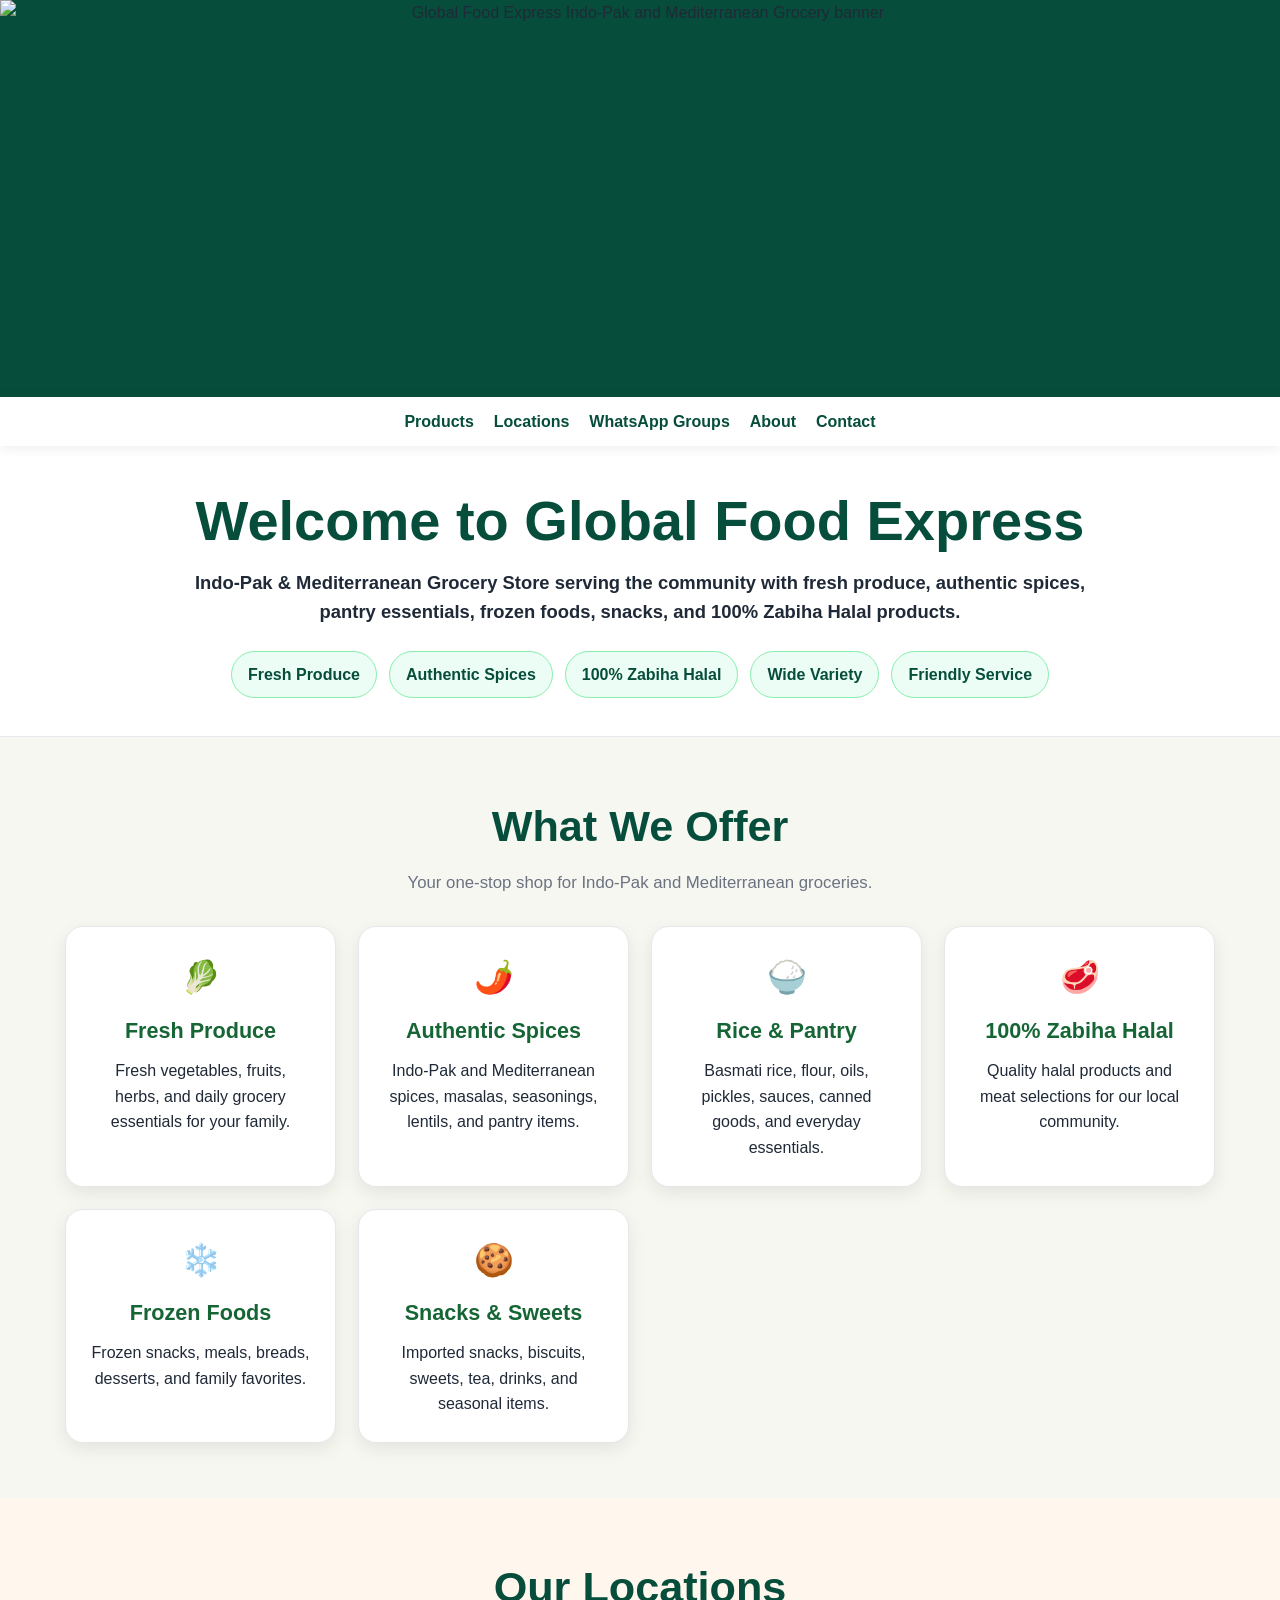
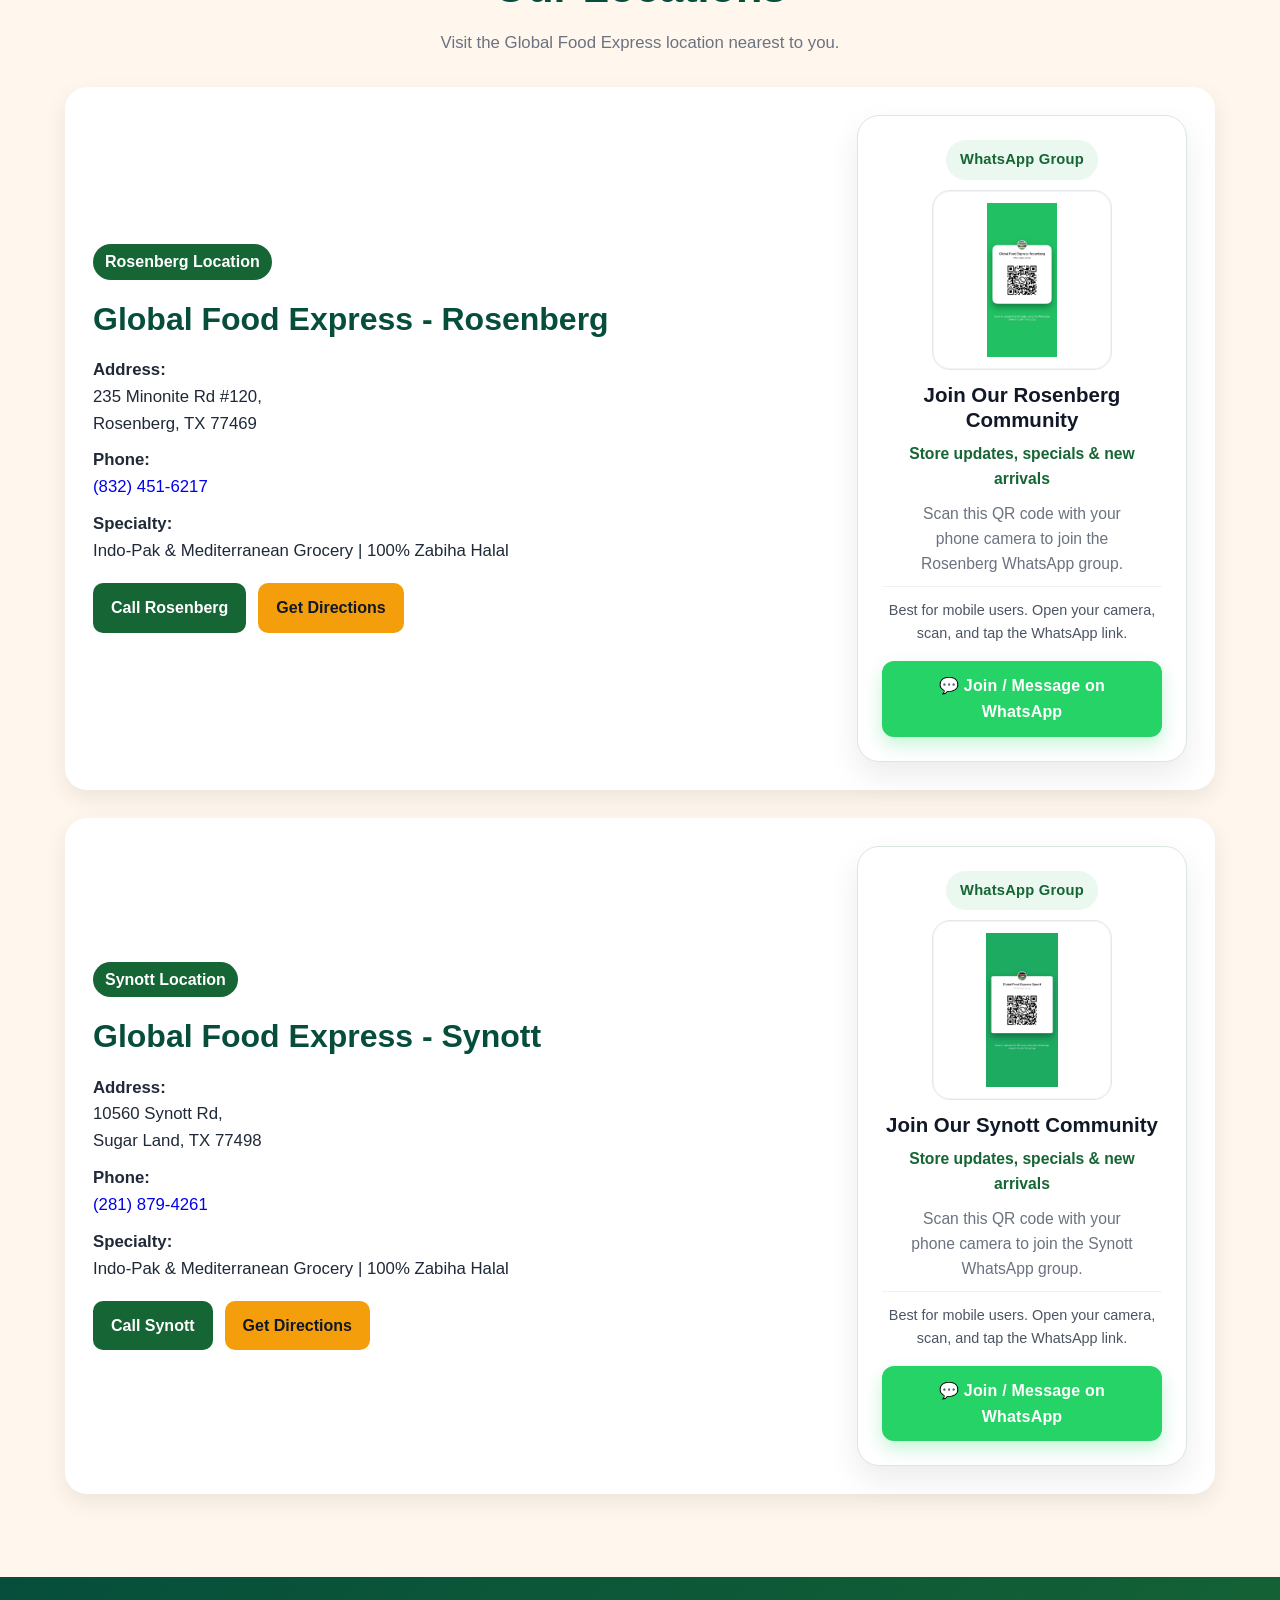
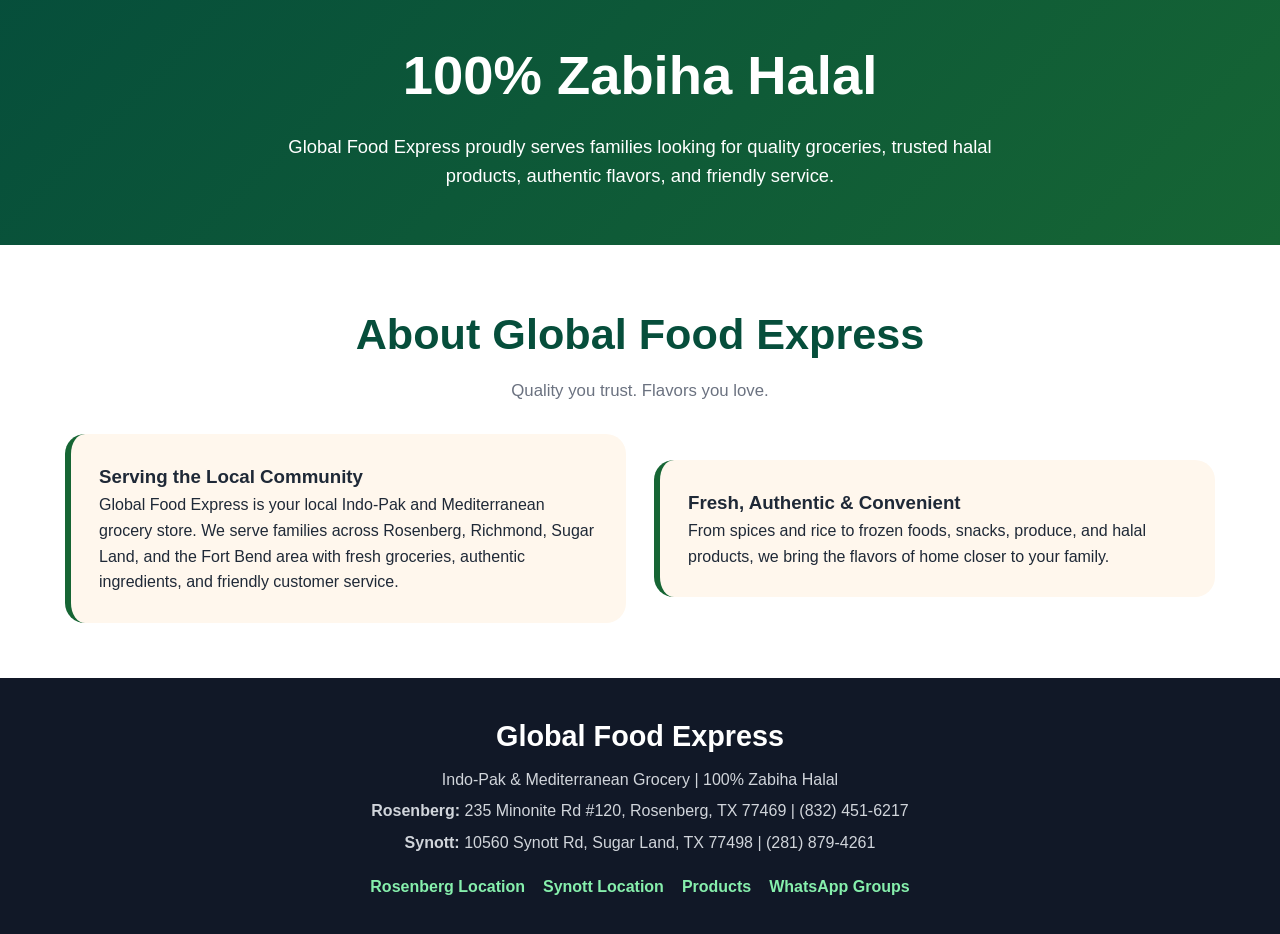
==== index.html @ 9400c331 "Update index.html" ====
<!DOCTYPE html>
<html lang="en">
<head>
  <meta charset="UTF-8" />
  <meta name="viewport" content="width=device-width, initial-scale=1.0" />
  <title>Global Food Express | Indo-Pak & Mediterranean Grocery</title>

  <meta name="description" content="Global Food Express offers Indo-Pak and Mediterranean groceries, fresh produce, authentic spices, frozen foods, snacks, and 100% Zabiha Halal products in Rosenberg and Synott/Sugar Land." />

  <style>
    :root {
      --green: #166534;
      --dark-green: #064e3b;
      --light-green: #22c55e;
      --cream: #fff7ed;
      --gold: #f59e0b;
      --brown: #3b2414;
      --white: #ffffff;
      --text: #1f2937;
      --muted: #6b7280;
    }

    * {
      box-sizing: border-box;
      margin: 0;
      padding: 0;
    }

    body {
      font-family: Arial, Helvetica, sans-serif;
      color: var(--text);
      background: #f7f7f2;
      line-height: 1.6;
    }

    a {
      text-decoration: none;
    }

    .hero {
      background: #064e3b;
      padding: 0;
      margin: 0;
      overflow: hidden;
      text-align: center;
    }

    .hero img {
      display: block;
      width: 100%;
      height: clamp(260px, 31vw, 430px);
      object-fit: cover;
      object-position: center center;
    }

    .hero-logo {
      max-width: 170px;
      width: 100%;
      margin-bottom: 20px;
      border-radius: 50%;
      border: 4px solid var(--white);
      background: var(--white);
    }

    .hero h1 {
      font-size: clamp(2rem, 5vw, 4rem);
      font-weight: 900;
      line-height: 1.1;
      margin-bottom: 16px;
      text-transform: none;
      letter-spacing: 0.5px;
      text-shadow: 0 4px 12px rgba(0,0,0,0.55);
    }

    .express {
      display: inline-block;
      background: linear-gradient(135deg, #22c55e, #15803d);
      color: var(--white);
      padding: 8px 18px;
      border-radius: 12px;
      box-shadow: 0 8px 20px rgba(0,0,0,0.25);
      margin-top: 8px;
    }

    .hero p {
      max-width: 850px;
      margin: 18px auto 0;
      font-size: 1.2rem;
      font-weight: 700;
      text-shadow: 0 3px 10px rgba(0,0,0,0.55);
    }

    .hero-badges {
      margin-top: 28px;
      display: flex;
      justify-content: center;
      flex-wrap: wrap;
      gap: 12px;
    }

    .badge {
      background: rgba(255,255,255,0.14);
      border: 1px solid rgba(255,255,255,0.35);
      padding: 10px 16px;
      border-radius: 999px;
      font-weight: 700;
    }


    .intro {
      background: var(--white);
      text-align: center;
      padding: 44px 20px 38px;
      border-bottom: 1px solid #e5e7eb;
    }

    .intro h1 {
      color: var(--dark-green);
      font-size: clamp(2rem, 5vw, 3.5rem);
      font-weight: 900;
      line-height: 1.1;
      margin-bottom: 16px;
    }

    .intro p {
      max-width: 900px;
      margin: 0 auto;
      font-size: 1.15rem;
      color: var(--text);
      font-weight: 600;
    }

    .intro-badges {
      margin-top: 24px;
      display: flex;
      justify-content: center;
      flex-wrap: wrap;
      gap: 12px;
    }

    .intro-badges .badge {
      background: #ecfdf5;
      color: var(--dark-green);
      border: 1px solid #86efac;
    }

    .nav {
      background: var(--white);
      box-shadow: 0 2px 12px rgba(0,0,0,0.08);
      position: sticky;
      top: 0;
      z-index: 10;
    }

    .nav-inner {
      max-width: 1150px;
      margin: auto;
      padding: 12px 20px;
      display: flex;
      justify-content: center;
      gap: 20px;
      flex-wrap: wrap;
      font-weight: 700;
    }

    .nav a {
      color: var(--dark-green);
    }

    section {
      padding: 55px 20px;
    }

    .container {
      max-width: 1150px;
      margin: auto;
    }

    .section-title {
      text-align: center;
      margin-bottom: 30px;
    }

    .section-title h2 {
      color: var(--dark-green);
      font-size: clamp(1.8rem, 4vw, 2.7rem);
      margin-bottom: 8px;
    }

    .section-title p {
      color: var(--muted);
      font-size: 1.05rem;
    }

    .grid {
      display: grid;
      grid-template-columns: repeat(auto-fit, minmax(240px, 1fr));
      gap: 22px;
    }

    .card {
      background: var(--white);
      border-radius: 18px;
      padding: 25px;
      box-shadow: 0 6px 18px rgba(0,0,0,0.08);
      border: 1px solid #e5e7eb;
    }

    .card h3 {
      color: var(--green);
      margin-bottom: 10px;
      font-size: 1.35rem;
    }

    .products .card {
      text-align: center;
    }

    .icon {
      font-size: 2rem;
      margin-bottom: 10px;
    }

    .locations {
      background: var(--cream);
    }

    .location-card {
      display: grid;
      grid-template-columns: 1.1fr 0.9fr;
      gap: 28px;
      align-items: center;
      margin-bottom: 28px;
      background: var(--white);
      border-radius: 22px;
      padding: 28px;
      box-shadow: 0 8px 22px rgba(0,0,0,0.08);
    }

    .location-card h3 {
      font-size: 2rem;
      color: var(--dark-green);
      margin-bottom: 12px;
    }

    .location-tag {
      display: inline-block;
      background: var(--green);
      color: white;
      padding: 5px 12px;
      border-radius: 999px;
      font-weight: 700;
      margin-bottom: 14px;
    }

    .info-line {
      margin: 10px 0;
      font-size: 1.05rem;
    }

    .buttons {
      display: flex;
      flex-wrap: wrap;
      gap: 12px;
      margin-top: 18px;
    }

    .btn {
      display: inline-block;
      padding: 12px 18px;
      border-radius: 10px;
      font-weight: 800;
      color: var(--white);
      background: var(--green);
      transition: 0.2s ease;
    }

    .btn:hover {
      transform: translateY(-2px);
      background: var(--dark-green);
    }

    .btn.gold {
      background: var(--gold);
      color: #111827;
    }

    .qr-box {
      background: #ffffff;
      border-radius: 22px;
      padding: 24px;
      border: 1px solid #dbe7dd;
      box-shadow: 0 14px 32px rgba(0,0,0,0.08);
      display: flex;
      flex-direction: column;
      align-items: center;
      justify-content: center;
      gap: 10px;
      text-align: center;
      max-width: 330px;
      width: 100%;
      margin-left: auto;
    }

    .qr-label {
      display: inline-flex;
      align-items: center;
      justify-content: center;
      padding: 8px 14px;
      border-radius: 999px;
      background: #eaf8ef;
      color: var(--green);
      font-weight: 800;
      font-size: 0.92rem;
      letter-spacing: 0.2px;
    }

    .qr-box img {
      width: 180px;
      height: 180px;
      object-fit: contain;
      background: #ffffff;
      padding: 12px;
      border-radius: 18px;
      border: 1px solid #e5e7eb;
      box-shadow: inset 0 0 0 1px #f3f4f6;
    }

    .qr-box h4 {
      color: #111827;
      font-size: 1.28rem;
      line-height: 1.25;
      margin: 2px 0 0;
    }

    .qr-subtitle {
      color: var(--green);
      font-weight: 700;
      font-size: 0.98rem;
      margin-top: -2px;
    }

    .qr-box p {
      color: var(--muted);
      font-size: 0.98rem;
      margin: 0;
      max-width: 240px;
    }

    .qr-note {
      width: 100%;
      border-top: 1px solid #eef2f3;
      padding-top: 12px;
      font-size: 0.9rem;
      color: #4b5563;
    }

    .whatsapp-btn {
      display: inline-flex;
      align-items: center;
      justify-content: center;
      gap: 8px;
      width: 100%;
      margin-top: 6px;
      padding: 12px 16px;
      border-radius: 12px;
      background: #25D366;
      color: #ffffff;
      font-weight: 900;
      letter-spacing: 0.2px;
      box-shadow: 0 8px 18px rgba(37, 211, 102, 0.25);
      transition: 0.2s ease;
    }

    .whatsapp-btn:hover {
      transform: translateY(-2px);
      background: #1fb858;
    }

    .about {
      background: var(--white);
    }

    .about-content {
      display: grid;
      grid-template-columns: 1fr 1fr;
      gap: 28px;
      align-items: center;
    }

    .about-box {
      background: var(--cream);
      border-radius: 20px;
      padding: 28px;
      border-left: 6px solid var(--green);
    }

    .special {
      background: linear-gradient(135deg, var(--dark-green), var(--green));
      color: white;
      text-align: center;
    }

    .special h2 {
      font-size: clamp(2rem, 5vw, 3.4rem);
      margin-bottom: 12px;
    }

    .special p {
      max-width: 780px;
      margin: auto;
      font-size: 1.15rem;
    }

    footer {
      background: #111827;
      color: white;
      padding: 35px 20px;
      text-align: center;
    }

    footer h3 {
      font-size: 1.8rem;
      margin-bottom: 8px;
    }

    footer p {
      color: #d1d5db;
      margin-bottom: 6px;
    }

    .footer-links {
      margin-top: 18px;
      display: flex;
      justify-content: center;
      gap: 18px;
      flex-wrap: wrap;
    }

    .footer-links a {
      color: #86efac;
      font-weight: 700;
    }

    @media (max-width: 800px) {
      .location-card,
      .about-content {
        grid-template-columns: 1fr;
      }

      .hero img {
        width: 100%;
        height: auto;
      }

      .intro {
        padding: 34px 16px 30px;
      }

      .buttons {
        flex-direction: column;
      }

      .btn {
        text-align: center;
      }

      .qr-box {
        max-width: 100%;
        margin-left: 0;
      }
    }
  </style>
</head>

<body>

  <header class="hero" id="home" aria-label="Global Food Express grocery banner">
    <img src="images/hero-grocery.png" alt="Global Food Express Indo-Pak and Mediterranean Grocery banner" />
  </header>

  <nav class="nav">
    <div class="nav-inner">
      <a href="#products">Products</a>
      <a href="#locations">Locations</a>
      <a href="#whatsapp">WhatsApp Groups</a>
      <a href="#about">About</a>
      <a href="#contact">Contact</a>
    </div>
  </nav>

  <section class="intro" id="intro">
    <div class="container">
      <h1>Welcome to Global Food Express</h1>

      <p>
        Indo-Pak & Mediterranean Grocery Store serving the community with fresh produce,
        authentic spices, pantry essentials, frozen foods, snacks, and
        <strong>100% Zabiha Halal</strong> products.
      </p>

      <div class="intro-badges">
        <span class="badge">Fresh Produce</span>
        <span class="badge">Authentic Spices</span>
        <span class="badge">100% Zabiha Halal</span>
        <span class="badge">Wide Variety</span>
        <span class="badge">Friendly Service</span>
      </div>
    </div>
  </section>

  <section class="products" id="products">
    <div class="container">
      <div class="section-title">
        <h2>What We Offer</h2>
        <p>Your one-stop shop for Indo-Pak and Mediterranean groceries.</p>
      </div>

      <div class="grid">
        <div class="card">
          <div class="icon">🥬</div>
          <h3>Fresh Produce</h3>
          <p>Fresh vegetables, fruits, herbs, and daily grocery essentials for your family.</p>
        </div>

        <div class="card">
          <div class="icon">🌶️</div>
          <h3>Authentic Spices</h3>
          <p>Indo-Pak and Mediterranean spices, masalas, seasonings, lentils, and pantry items.</p>
        </div>

        <div class="card">
          <div class="icon">🍚</div>
          <h3>Rice & Pantry</h3>
          <p>Basmati rice, flour, oils, pickles, sauces, canned goods, and everyday essentials.</p>
        </div>

        <div class="card">
          <div class="icon">🥩</div>
          <h3>100% Zabiha Halal</h3>
          <p>Quality halal products and meat selections for our local community.</p>
        </div>

        <div class="card">
          <div class="icon">❄️</div>
          <h3>Frozen Foods</h3>
          <p>Frozen snacks, meals, breads, desserts, and family favorites.</p>
        </div>

        <div class="card">
          <div class="icon">🍪</div>
          <h3>Snacks & Sweets</h3>
          <p>Imported snacks, biscuits, sweets, tea, drinks, and seasonal items.</p>
        </div>
      </div>
    </div>
  </section>

  <section class="locations" id="locations">
    <div class="container">
      <div class="section-title">
        <h2>Our Locations</h2>
        <p>Visit the Global Food Express location nearest to you.</p>
      </div>

      <!-- Rosenberg Location -->
      <div class="location-card" id="rosenberg">
        <div>
          <span class="location-tag">Rosenberg Location</span>
          <h3>Global Food Express - Rosenberg</h3>

          <p class="info-line">
            <strong>Address:</strong><br />
            235 Minonite Rd #120,<br />
            Rosenberg, TX 77469
          </p>

          <p class="info-line">
            <strong>Phone:</strong><br />
            <a href="tel:+18324516217">(832) 451-6217</a>
          </p>

          <p class="info-line">
            <strong>Specialty:</strong><br />
            Indo-Pak & Mediterranean Grocery | 100% Zabiha Halal
          </p>

          <div class="buttons">
            <a class="btn" href="tel:+18324516217">Call Rosenberg</a>
            <a class="btn gold" target="_blank" href="https://www.google.com/maps/place/Global+Food+Express+Rosenberg/@29.5418703,-95.7426286,17z/data=!3m1!4b1!4m6!3m5!1s0x86411d007a700e77:0x60e1be721e0ff645!8m2!3d29.5418703!4d-95.7426286!16s%2Fg%2F11mrvlcbfk?entry=ttu&g_ep=EgoyMDI2MDYyOS4wIKXMDSoASAFQAw%3D%3D">Get Directions</a>
          </div>
        </div>

        <div class="qr-box" id="whatsapp">
          <div class="qr-label">WhatsApp Group</div>
          <img src="images/rosenberg-qr.png.jpeg" alt="Global Food Express Rosenberg WhatsApp QR Code" />
          <h4>Join Our Rosenberg Community</h4>
          <div class="qr-subtitle">Store updates, specials & new arrivals</div>
          <p>Scan this QR code with your phone camera to join the Rosenberg WhatsApp group.</p>
          <div class="qr-note">Best for mobile users. Open your camera, scan, and tap the WhatsApp link.</div>
          <a class="whatsapp-btn" target="_blank" href="https://wa.me/18324516217?text=Assalamu%20Alaikum%2C%20I%20would%20like%20to%20join%20the%20Global%20Food%20Express%20Rosenberg%20WhatsApp%20group.">💬 Join / Message on WhatsApp</a>
        </div>
      </div>

      <!-- Synott Location -->
      <div class="location-card" id="synott">
        <div>
          <span class="location-tag">Synott Location</span>
          <h3>Global Food Express - Synott</h3>

          <p class="info-line">
            <strong>Address:</strong><br />
            10560 Synott Rd,<br />
            Sugar Land, TX 77498
          </p>

          <p class="info-line">
            <strong>Phone:</strong><br />
            <a href="tel:+12818794261">(281) 879-4261</a>
          </p>

          <p class="info-line">
            <strong>Specialty:</strong><br />
            Indo-Pak & Mediterranean Grocery | 100% Zabiha Halal
          </p>

          <div class="buttons">
            <a class="btn" href="tel:+12818794261">Call Synott</a>
            <a class="btn gold" target="_blank" href="https://www.google.com/maps/search/?api=1&query=10560+Synott+Rd+Sugar+Land+TX+77498">Get Directions</a>
          </div>
        </div>

        <div class="qr-box">
          <div class="qr-label">WhatsApp Group</div>
          <img src="images/synott-qr.png.jpeg" alt="Global Food Express Synott WhatsApp QR Code" />
          <h4>Join Our Synott Community</h4>
          <div class="qr-subtitle">Store updates, specials & new arrivals</div>
          <p>Scan this QR code with your phone camera to join the Synott WhatsApp group.</p>
          <div class="qr-note">Best for mobile users. Open your camera, scan, and tap the WhatsApp link.</div>
          <a class="whatsapp-btn" target="_blank" href="https://wa.me/12818794261?text=Assalamu%20Alaikum%2C%20I%20would%20like%20to%20join%20the%20Global%20Food%20Express%20Synott%20WhatsApp%20group.">💬 Join / Message on WhatsApp</a>
        </div>
      </div>

    </div>
  </section>

  <section class="special">
    <div class="container">
      <h2>100% Zabiha Halal</h2>
      <p>
        Global Food Express proudly serves families looking for quality groceries,
        trusted halal products, authentic flavors, and friendly service.
      </p>
    </div>
  </section>

  <section class="about" id="about">
    <div class="container">
      <div class="section-title">
        <h2>About Global Food Express</h2>
        <p>Quality you trust. Flavors you love.</p>
      </div>

      <div class="about-content">
        <div class="about-box">
          <h3>Serving the Local Community</h3>
          <p>
            Global Food Express is your local Indo-Pak and Mediterranean grocery store.
            We serve families across Rosenberg, Richmond, Sugar Land, and the Fort Bend area
            with fresh groceries, authentic ingredients, and friendly customer service.
          </p>
        </div>

        <div class="about-box">
          <h3>Fresh, Authentic & Convenient</h3>
          <p>
            From spices and rice to frozen foods, snacks, produce, and halal products,
            we bring the flavors of home closer to your family.
          </p>
        </div>
      </div>
    </div>
  </section>

  <footer id="contact">
    <h3>Global Food Express</h3>
    <p>Indo-Pak & Mediterranean Grocery | 100% Zabiha Halal</p>

    <p><strong>Rosenberg:</strong> 235 Minonite Rd #120, Rosenberg, TX 77469 | (832) 451-6217</p>
    <p><strong>Synott:</strong> 10560 Synott Rd, Sugar Land, TX 77498 | (281) 879-4261</p>

    <div class="footer-links">
      <a href="#rosenberg">Rosenberg Location</a>
      <a href="#synott">Synott Location</a>
      <a href="#products">Products</a>
      <a href="#whatsapp">WhatsApp Groups</a>
    </div>
  </footer>

</body>
</html>
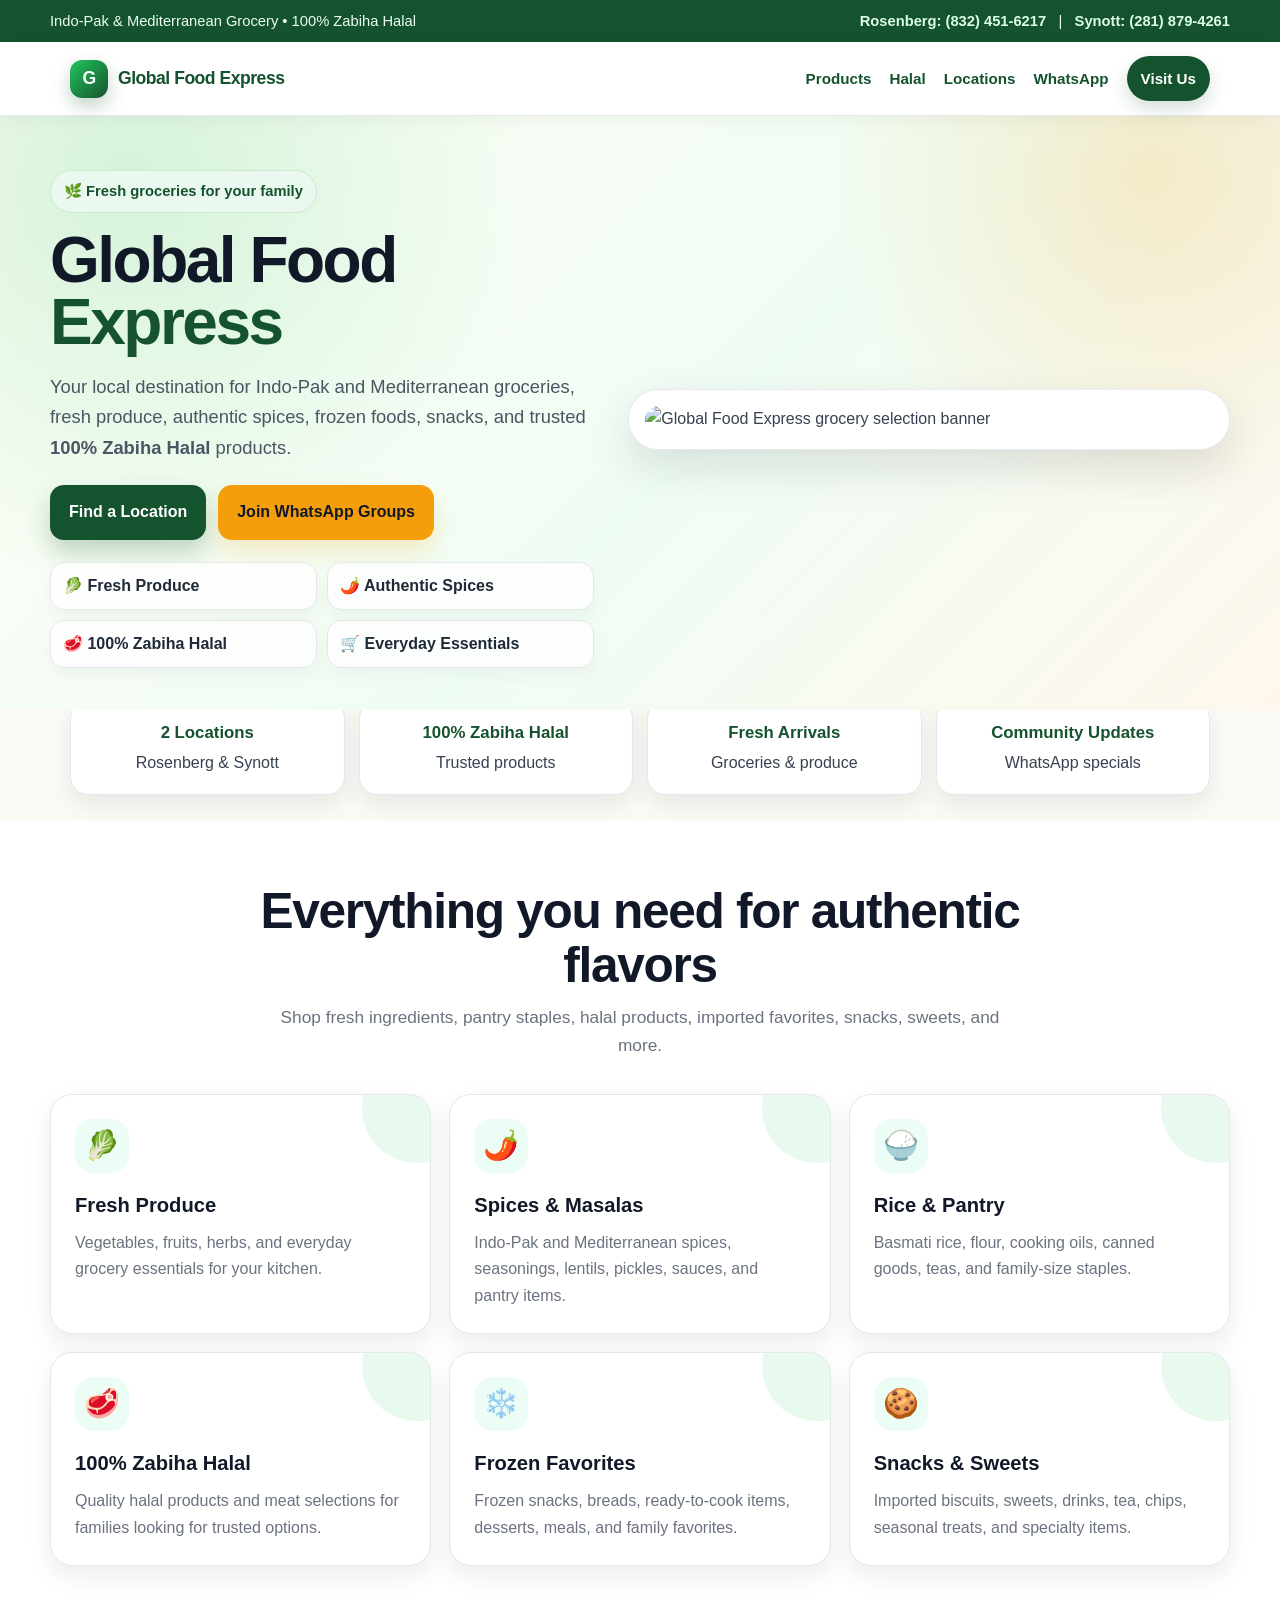
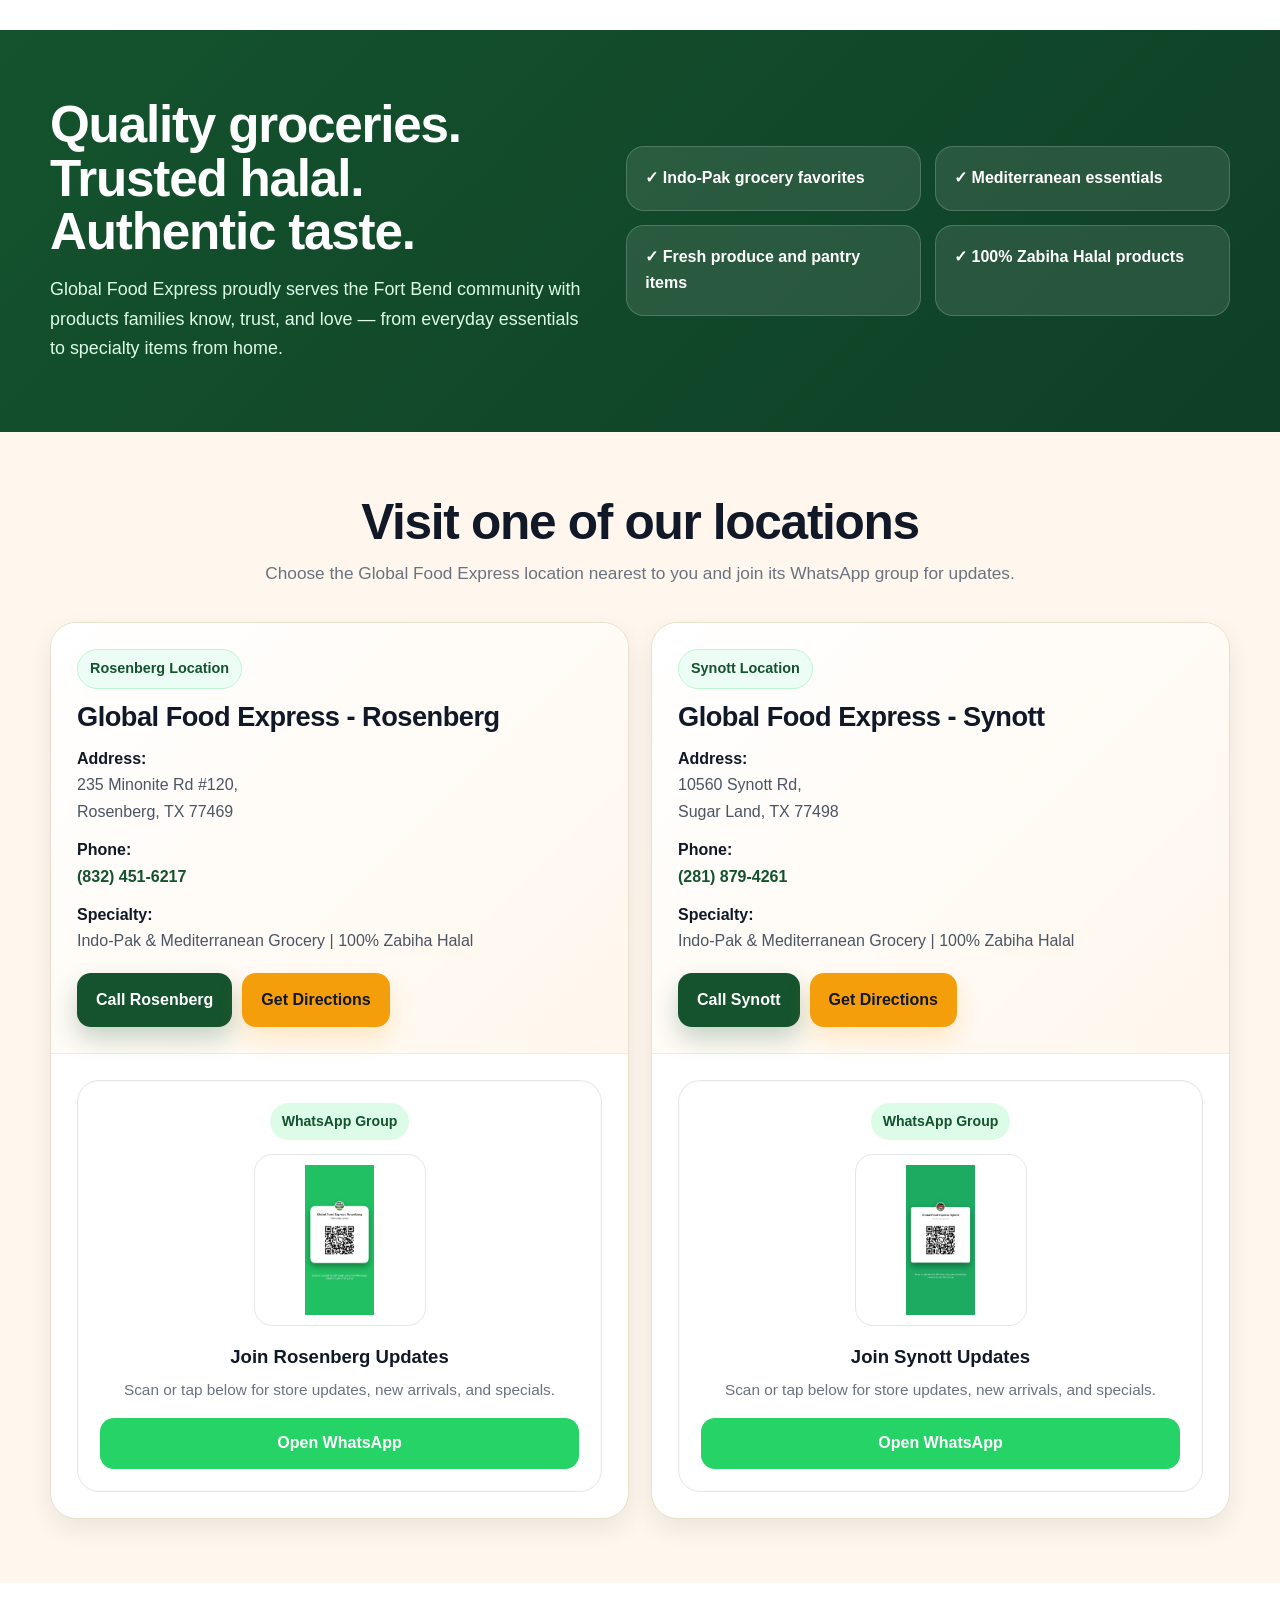
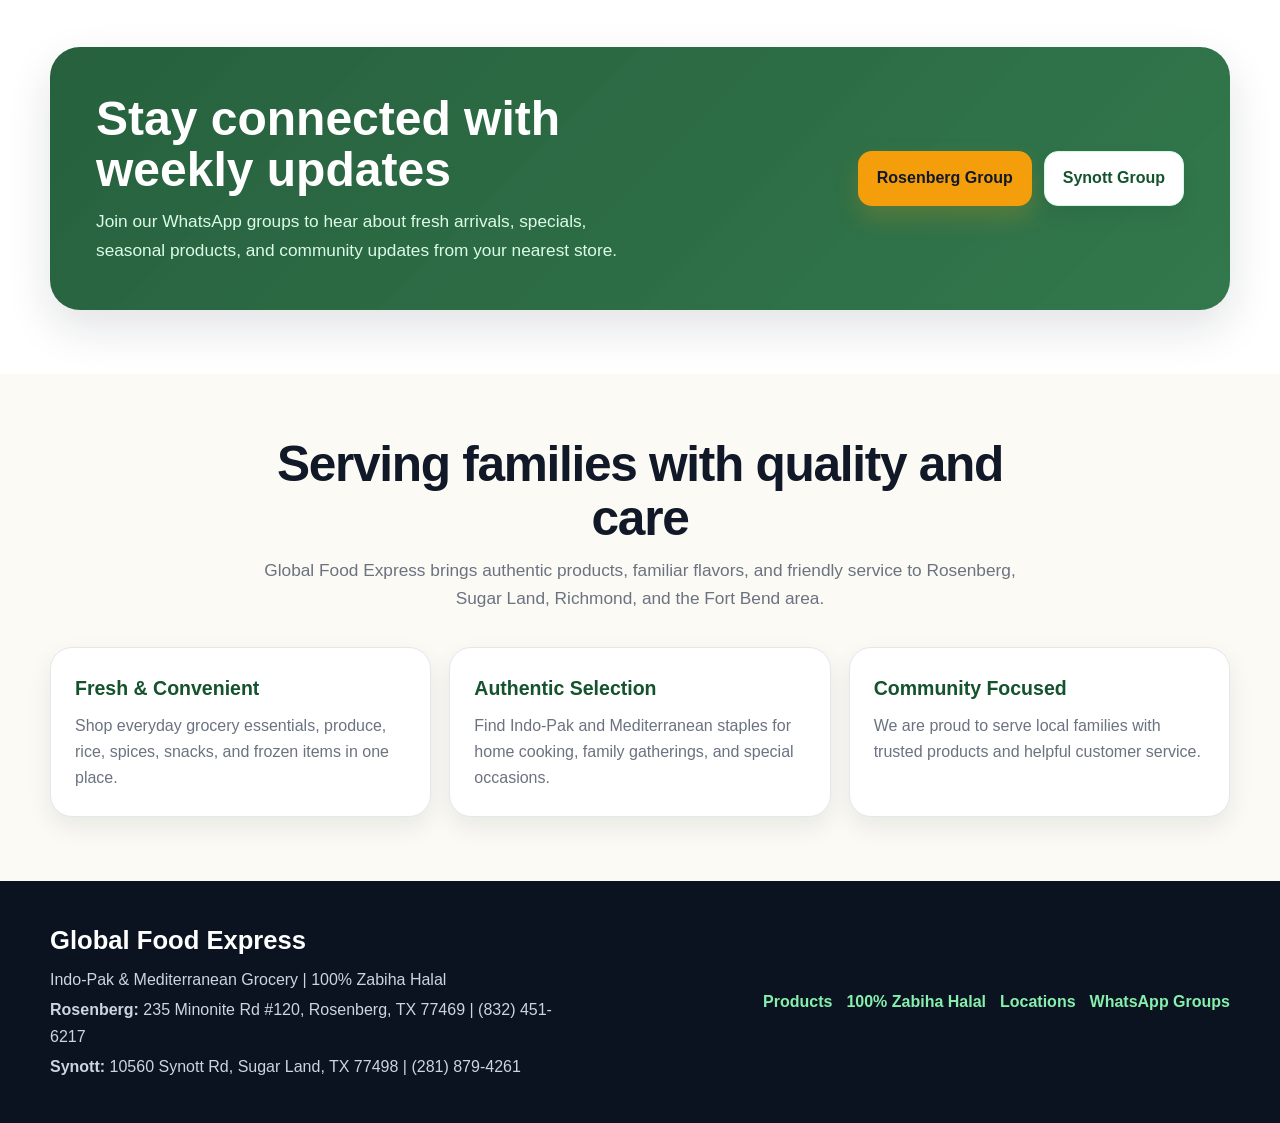
==== commit 2dedbd34: "Update index.html" ====
--- a/index.html
+++ b/index.html
@@ -4,698 +4,854 @@
   <meta charset="UTF-8" />
   <meta name="viewport" content="width=device-width, initial-scale=1.0" />
   <title>Global Food Express | Indo-Pak & Mediterranean Grocery</title>
-
   <meta name="description" content="Global Food Express offers Indo-Pak and Mediterranean groceries, fresh produce, authentic spices, frozen foods, snacks, and 100% Zabiha Halal products in Rosenberg and Synott/Sugar Land." />
 
   <style>
     :root {
-      --green: #166534;
-      --dark-green: #064e3b;
-      --light-green: #22c55e;
+      --green: #14532d;
+      --green-2: #166534;
+      --green-3: #22c55e;
       --cream: #fff7ed;
+      --cream-2: #fef3c7;
       --gold: #f59e0b;
-      --brown: #3b2414;
+      --gold-2: #fbbf24;
+      --ink: #111827;
+      --text: #374151;
+      --muted: #6b7280;
+      --line: #e5e7eb;
       --white: #ffffff;
-      --text: #1f2937;
-      --muted: #6b7280;
-    }
-
-    * {
-      box-sizing: border-box;
-      margin: 0;
-      padding: 0;
-    }
+      --shadow: 0 18px 45px rgba(17, 24, 39, 0.12);
+      --soft-shadow: 0 10px 24px rgba(17, 24, 39, 0.08);
+      --radius: 24px;
+    }
+
+    * { box-sizing: border-box; margin: 0; padding: 0; }
+
+    html { scroll-behavior: smooth; }
 
     body {
       font-family: Arial, Helvetica, sans-serif;
       color: var(--text);
-      background: #f7f7f2;
-      line-height: 1.6;
-    }
-
-    a {
-      text-decoration: none;
-    }
-
-    .hero {
-      background: #064e3b;
-      padding: 0;
-      margin: 0;
-      overflow: hidden;
-      text-align: center;
-    }
-
-    .hero img {
-      display: block;
-      width: 100%;
-      height: clamp(260px, 31vw, 430px);
-      object-fit: cover;
-      object-position: center center;
-    }
-
-    .hero-logo {
-      max-width: 170px;
-      width: 100%;
-      margin-bottom: 20px;
-      border-radius: 50%;
-      border: 4px solid var(--white);
-      background: var(--white);
-    }
-
-    .hero h1 {
-      font-size: clamp(2rem, 5vw, 4rem);
-      font-weight: 900;
-      line-height: 1.1;
-      margin-bottom: 16px;
-      text-transform: none;
-      letter-spacing: 0.5px;
-      text-shadow: 0 4px 12px rgba(0,0,0,0.55);
-    }
-
-    .express {
-      display: inline-block;
-      background: linear-gradient(135deg, #22c55e, #15803d);
-      color: var(--white);
-      padding: 8px 18px;
-      border-radius: 12px;
-      box-shadow: 0 8px 20px rgba(0,0,0,0.25);
-      margin-top: 8px;
-    }
-
-    .hero p {
-      max-width: 850px;
-      margin: 18px auto 0;
-      font-size: 1.2rem;
-      font-weight: 700;
-      text-shadow: 0 3px 10px rgba(0,0,0,0.55);
-    }
-
-    .hero-badges {
-      margin-top: 28px;
+      background: #fbfaf5;
+      line-height: 1.65;
+    }
+
+    a { color: inherit; text-decoration: none; }
+
+    .site-shell { overflow: hidden; }
+
+    .topbar {
+      background: var(--green);
+      color: #ecfdf5;
+      font-size: 0.92rem;
+      padding: 9px 20px;
+    }
+
+    .topbar-inner {
+      max-width: 1180px;
+      margin: 0 auto;
       display: flex;
-      justify-content: center;
+      justify-content: space-between;
+      align-items: center;
+      gap: 16px;
       flex-wrap: wrap;
-      gap: 12px;
-    }
-
-    .badge {
-      background: rgba(255,255,255,0.14);
-      border: 1px solid rgba(255,255,255,0.35);
-      padding: 10px 16px;
-      border-radius: 999px;
-      font-weight: 700;
-    }
-
-
-    .intro {
-      background: var(--white);
-      text-align: center;
-      padding: 44px 20px 38px;
-      border-bottom: 1px solid #e5e7eb;
-    }
-
-    .intro h1 {
-      color: var(--dark-green);
-      font-size: clamp(2rem, 5vw, 3.5rem);
-      font-weight: 900;
-      line-height: 1.1;
-      margin-bottom: 16px;
-    }
-
-    .intro p {
-      max-width: 900px;
-      margin: 0 auto;
-      font-size: 1.15rem;
-      color: var(--text);
-      font-weight: 600;
-    }
-
-    .intro-badges {
-      margin-top: 24px;
-      display: flex;
-      justify-content: center;
-      flex-wrap: wrap;
-      gap: 12px;
-    }
-
-    .intro-badges .badge {
-      background: #ecfdf5;
-      color: var(--dark-green);
-      border: 1px solid #86efac;
-    }
+    }
+
+    .topbar a { color: #dcfce7; font-weight: 700; }
 
     .nav {
-      background: var(--white);
-      box-shadow: 0 2px 12px rgba(0,0,0,0.08);
       position: sticky;
       top: 0;
-      z-index: 10;
+      z-index: 20;
+      background: rgba(255,255,255,0.96);
+      backdrop-filter: blur(10px);
+      border-bottom: 1px solid rgba(229,231,235,0.9);
+      box-shadow: 0 6px 18px rgba(17,24,39,0.04);
     }
 
     .nav-inner {
-      max-width: 1150px;
-      margin: auto;
-      padding: 12px 20px;
+      max-width: 1180px;
+      margin: 0 auto;
+      padding: 14px 20px;
       display: flex;
+      justify-content: space-between;
+      align-items: center;
+      gap: 22px;
+    }
+
+    .brand {
+      display: flex;
+      align-items: center;
+      gap: 10px;
+      font-weight: 900;
+      color: var(--green);
+      letter-spacing: -0.5px;
+      font-size: 1.1rem;
+      white-space: nowrap;
+    }
+
+    .brand-mark {
+      width: 38px;
+      height: 38px;
+      border-radius: 12px;
+      background: linear-gradient(135deg, var(--green-3), var(--green));
+      display: grid;
+      place-items: center;
+      color: white;
+      font-weight: 900;
+      box-shadow: 0 8px 18px rgba(20,83,45,0.25);
+    }
+
+    .nav-links {
+      display: flex;
+      align-items: center;
+      justify-content: flex-end;
+      gap: 18px;
+      flex-wrap: wrap;
+      font-weight: 800;
+      font-size: 0.95rem;
+    }
+
+    .nav-links a { color: var(--green); }
+
+    .nav-cta {
+      background: var(--green);
+      color: white !important;
+      padding: 10px 14px;
+      border-radius: 999px;
+      box-shadow: 0 8px 18px rgba(20,83,45,0.18);
+    }
+
+    .hero {
+      position: relative;
+      padding: 54px 20px 42px;
+      background:
+        radial-gradient(circle at 10% 10%, rgba(34,197,94,0.18), transparent 32%),
+        radial-gradient(circle at 90% 10%, rgba(245,158,11,0.18), transparent 26%),
+        linear-gradient(135deg, #fffdf5 0%, #f0fdf4 55%, #fff7ed 100%);
+    }
+
+    .hero-inner {
+      max-width: 1180px;
+      margin: 0 auto;
+      display: grid;
+      grid-template-columns: 0.95fr 1.05fr;
+      align-items: center;
+      gap: 34px;
+    }
+
+    .eyebrow {
+      display: inline-flex;
+      align-items: center;
+      gap: 8px;
+      background: #eaf8ef;
+      color: var(--green);
+      border: 1px solid #c9ead2;
+      border-radius: 999px;
+      padding: 8px 13px;
+      font-size: 0.92rem;
+      font-weight: 900;
+      margin-bottom: 16px;
+    }
+
+    .hero h1 {
+      color: var(--ink);
+      font-size: clamp(2.55rem, 5vw, 5rem);
+      line-height: 0.98;
+      letter-spacing: -2.5px;
+      margin-bottom: 18px;
+    }
+
+    .hero h1 span {
+      color: var(--green);
+      display: inline-block;
+    }
+
+    .hero-copy {
+      font-size: 1.15rem;
+      color: #4b5563;
+      max-width: 600px;
+      margin-bottom: 22px;
+    }
+
+    .hero-actions {
+      display: flex;
+      gap: 12px;
+      flex-wrap: wrap;
+      margin-bottom: 22px;
+    }
+
+    .btn {
+      display: inline-flex;
+      align-items: center;
       justify-content: center;
-      gap: 20px;
-      flex-wrap: wrap;
-      font-weight: 700;
-    }
-
-    .nav a {
-      color: var(--dark-green);
-    }
-
-    section {
-      padding: 55px 20px;
-    }
-
-    .container {
-      max-width: 1150px;
-      margin: auto;
-    }
-
-    .section-title {
-      text-align: center;
-      margin-bottom: 30px;
-    }
-
-    .section-title h2 {
-      color: var(--dark-green);
-      font-size: clamp(1.8rem, 4vw, 2.7rem);
-      margin-bottom: 8px;
-    }
-
-    .section-title p {
-      color: var(--muted);
-      font-size: 1.05rem;
-    }
-
-    .grid {
-      display: grid;
-      grid-template-columns: repeat(auto-fit, minmax(240px, 1fr));
-      gap: 22px;
-    }
-
-    .card {
-      background: var(--white);
-      border-radius: 18px;
-      padding: 25px;
-      box-shadow: 0 6px 18px rgba(0,0,0,0.08);
-      border: 1px solid #e5e7eb;
-    }
-
-    .card h3 {
-      color: var(--green);
-      margin-bottom: 10px;
-      font-size: 1.35rem;
-    }
-
-    .products .card {
-      text-align: center;
-    }
-
-    .icon {
-      font-size: 2rem;
-      margin-bottom: 10px;
-    }
-
-    .locations {
-      background: var(--cream);
-    }
-
-    .location-card {
-      display: grid;
-      grid-template-columns: 1.1fr 0.9fr;
-      gap: 28px;
-      align-items: center;
-      margin-bottom: 28px;
-      background: var(--white);
-      border-radius: 22px;
-      padding: 28px;
-      box-shadow: 0 8px 22px rgba(0,0,0,0.08);
-    }
-
-    .location-card h3 {
-      font-size: 2rem;
-      color: var(--dark-green);
-      margin-bottom: 12px;
-    }
-
-    .location-tag {
-      display: inline-block;
+      gap: 8px;
+      padding: 13px 18px;
+      border-radius: 14px;
+      font-weight: 900;
+      border: 1px solid transparent;
+      transition: transform 0.15s ease, box-shadow 0.15s ease, background 0.15s ease;
+      cursor: pointer;
+    }
+
+    .btn:hover { transform: translateY(-2px); }
+
+    .btn.primary {
       background: var(--green);
       color: white;
-      padding: 5px 12px;
-      border-radius: 999px;
-      font-weight: 700;
-      margin-bottom: 14px;
-    }
-
-    .info-line {
-      margin: 10px 0;
-      font-size: 1.05rem;
-    }
-
-    .buttons {
-      display: flex;
-      flex-wrap: wrap;
-      gap: 12px;
-      margin-top: 18px;
-    }
-
-    .btn {
-      display: inline-block;
-      padding: 12px 18px;
-      border-radius: 10px;
-      font-weight: 800;
-      color: var(--white);
-      background: var(--green);
-      transition: 0.2s ease;
-    }
-
-    .btn:hover {
-      transform: translateY(-2px);
-      background: var(--dark-green);
+      box-shadow: 0 12px 24px rgba(20,83,45,0.24);
     }
 
     .btn.gold {
       background: var(--gold);
       color: #111827;
-    }
-
-    .qr-box {
+      box-shadow: 0 12px 24px rgba(245,158,11,0.2);
+    }
+
+    .btn.light {
+      background: white;
+      color: var(--green);
+      border-color: #d1fae5;
+      box-shadow: 0 10px 20px rgba(17,24,39,0.06);
+    }
+
+    .hero-points {
+      display: grid;
+      grid-template-columns: repeat(2, minmax(0, 1fr));
+      gap: 10px;
+      max-width: 600px;
+    }
+
+    .point {
+      background: rgba(255,255,255,0.8);
+      border: 1px solid #e5e7eb;
+      border-radius: 14px;
+      padding: 10px 12px;
+      color: #1f2937;
+      font-weight: 800;
+      box-shadow: 0 8px 18px rgba(17,24,39,0.04);
+    }
+
+    .hero-visual {
+      position: relative;
+      background: white;
+      border: 1px solid rgba(229,231,235,0.9);
+      border-radius: 30px;
+      padding: 16px;
+      box-shadow: var(--shadow);
+    }
+
+    .hero-visual::before {
+      content: "";
+      position: absolute;
+      inset: -12px;
+      border-radius: 36px;
+      background: linear-gradient(135deg, rgba(34,197,94,0.16), rgba(245,158,11,0.14));
+      z-index: -1;
+    }
+
+    .hero-visual img {
+      width: 100%;
+      height: auto;
+      display: block;
+      border-radius: 22px;
+    }
+
+    .trust-row {
+      max-width: 1180px;
+      margin: -10px auto 0;
+      padding: 0 20px 26px;
+      display: grid;
+      grid-template-columns: repeat(4, 1fr);
+      gap: 14px;
+    }
+
+    .trust-card {
+      background: white;
+      border: 1px solid var(--line);
+      border-radius: 18px;
+      padding: 18px;
+      box-shadow: var(--soft-shadow);
+      text-align: center;
+    }
+
+    .trust-card strong {
+      display: block;
+      color: var(--green);
+      font-size: 1.05rem;
+      margin-bottom: 3px;
+    }
+
+    section { padding: 64px 20px; }
+
+    .container { max-width: 1180px; margin: 0 auto; }
+
+    .section-head {
+      text-align: center;
+      max-width: 760px;
+      margin: 0 auto 34px;
+    }
+
+    .section-head h2 {
+      color: var(--ink);
+      font-size: clamp(2rem, 4vw, 3.1rem);
+      line-height: 1.08;
+      letter-spacing: -1.3px;
+      margin-bottom: 10px;
+    }
+
+    .section-head p { color: var(--muted); font-size: 1.08rem; }
+
+    .categories {
+      background: white;
+    }
+
+    .category-grid {
+      display: grid;
+      grid-template-columns: repeat(3, 1fr);
+      gap: 18px;
+    }
+
+    .category-card {
       background: #ffffff;
+      border: 1px solid #e5e7eb;
       border-radius: 22px;
       padding: 24px;
-      border: 1px solid #dbe7dd;
-      box-shadow: 0 14px 32px rgba(0,0,0,0.08);
+      box-shadow: var(--soft-shadow);
+      position: relative;
+      overflow: hidden;
+      min-height: 188px;
+    }
+
+    .category-card::after {
+      content: "";
+      position: absolute;
+      right: -42px;
+      top: -42px;
+      width: 110px;
+      height: 110px;
+      border-radius: 999px;
+      background: rgba(34,197,94,0.1);
+    }
+
+    .category-icon {
+      width: 54px;
+      height: 54px;
+      display: grid;
+      place-items: center;
+      border-radius: 18px;
+      background: #ecfdf5;
+      color: var(--green);
+      font-size: 1.8rem;
+      margin-bottom: 16px;
+    }
+
+    .category-card h3 {
+      color: var(--ink);
+      font-size: 1.26rem;
+      margin-bottom: 8px;
+    }
+
+    .category-card p { color: var(--muted); }
+
+    .highlight {
+      background: linear-gradient(135deg, var(--green), #0f3f27);
+      color: white;
+      padding: 68px 20px;
+    }
+
+    .highlight-inner {
+      max-width: 1180px;
+      margin: 0 auto;
+      display: grid;
+      grid-template-columns: 0.95fr 1.05fr;
+      gap: 30px;
+      align-items: center;
+    }
+
+    .highlight h2 {
+      color: white;
+      font-size: clamp(2.2rem, 4vw, 3.4rem);
+      line-height: 1.05;
+      letter-spacing: -1.2px;
+      margin-bottom: 16px;
+    }
+
+    .highlight p { color: #dcfce7; font-size: 1.12rem; }
+
+    .highlight-list {
+      display: grid;
+      grid-template-columns: repeat(2, 1fr);
+      gap: 14px;
+    }
+
+    .highlight-item {
+      background: rgba(255,255,255,0.1);
+      border: 1px solid rgba(255,255,255,0.18);
+      border-radius: 18px;
+      padding: 18px;
+      font-weight: 800;
+    }
+
+    .locations { background: var(--cream); }
+
+    .location-grid {
+      display: grid;
+      grid-template-columns: repeat(2, 1fr);
+      gap: 22px;
+    }
+
+    .location-card {
+      background: white;
+      border: 1px solid #eadfce;
+      border-radius: 26px;
+      box-shadow: var(--soft-shadow);
+      overflow: hidden;
+    }
+
+    .location-top {
+      padding: 26px;
+      border-bottom: 1px solid #f3eadb;
+      background: linear-gradient(135deg, #ffffff, #fff7ed);
+    }
+
+    .location-badge {
+      display: inline-flex;
+      background: #ecfdf5;
+      color: var(--green);
+      border: 1px solid #bbf7d0;
+      padding: 7px 12px;
+      border-radius: 999px;
+      font-weight: 900;
+      font-size: 0.9rem;
+      margin-bottom: 12px;
+    }
+
+    .location-card h3 {
+      color: var(--ink);
+      font-size: 1.7rem;
+      line-height: 1.15;
+      margin-bottom: 14px;
+      letter-spacing: -0.5px;
+    }
+
+    .info { margin: 12px 0; color: #4b5563; }
+    .info strong { color: var(--ink); }
+    .info a { color: var(--green); font-weight: 900; }
+
+    .location-actions {
       display: flex;
-      flex-direction: column;
-      align-items: center;
-      justify-content: center;
       gap: 10px;
+      flex-wrap: wrap;
+      margin-top: 18px;
+    }
+
+    .qr-card {
+      margin: 26px;
+      padding: 22px;
+      background: #ffffff;
+      border: 1px solid #e5e7eb;
+      border-radius: 22px;
       text-align: center;
-      max-width: 330px;
-      width: 100%;
-      margin-left: auto;
+      box-shadow: inset 0 0 0 1px #f9fafb;
     }
 
     .qr-label {
       display: inline-flex;
       align-items: center;
       justify-content: center;
-      padding: 8px 14px;
+      background: #dcfce7;
+      color: var(--green);
+      padding: 7px 12px;
       border-radius: 999px;
-      background: #eaf8ef;
-      color: var(--green);
-      font-weight: 800;
-      font-size: 0.92rem;
-      letter-spacing: 0.2px;
-    }
-
-    .qr-box img {
-      width: 180px;
-      height: 180px;
+      font-weight: 900;
+      font-size: 0.88rem;
+      margin-bottom: 14px;
+    }
+
+    .qr-card img {
+      width: 172px;
+      height: 172px;
       object-fit: contain;
-      background: #ffffff;
-      padding: 12px;
+      display: block;
+      margin: 0 auto 16px;
+      background: white;
       border-radius: 18px;
       border: 1px solid #e5e7eb;
-      box-shadow: inset 0 0 0 1px #f3f4f6;
-    }
-
-    .qr-box h4 {
-      color: #111827;
-      font-size: 1.28rem;
-      line-height: 1.25;
-      margin: 2px 0 0;
-    }
-
-    .qr-subtitle {
-      color: var(--green);
-      font-weight: 700;
-      font-size: 0.98rem;
-      margin-top: -2px;
-    }
-
-    .qr-box p {
+      padding: 10px;
+    }
+
+    .qr-card h4 {
+      color: var(--ink);
+      font-size: 1.16rem;
+      margin-bottom: 4px;
+    }
+
+    .qr-card p {
       color: var(--muted);
-      font-size: 0.98rem;
-      margin: 0;
-      max-width: 240px;
-    }
-
-    .qr-note {
+      margin-bottom: 16px;
+      font-size: 0.96rem;
+    }
+
+    .whatsapp-btn {
       width: 100%;
-      border-top: 1px solid #eef2f3;
-      padding-top: 12px;
-      font-size: 0.9rem;
-      color: #4b5563;
-    }
-
-    .whatsapp-btn {
+      background: #25D366;
+      color: white;
+      border-radius: 14px;
+      padding: 12px 14px;
+      font-weight: 900;
       display: inline-flex;
-      align-items: center;
       justify-content: center;
+      align-items: center;
       gap: 8px;
-      width: 100%;
-      margin-top: 6px;
-      padding: 12px 16px;
-      border-radius: 12px;
-      background: #25D366;
-      color: #ffffff;
-      font-weight: 900;
-      letter-spacing: 0.2px;
-      box-shadow: 0 8px 18px rgba(37, 211, 102, 0.25);
-      transition: 0.2s ease;
-    }
-
-    .whatsapp-btn:hover {
-      transform: translateY(-2px);
-      background: #1fb858;
+    }
+
+    .community {
+      background: white;
+    }
+
+    .community-panel {
+      background:
+        linear-gradient(135deg, rgba(20,83,45,0.92), rgba(22,101,52,0.88)),
+        url("images/hero-grocery.png");
+      background-size: cover;
+      background-position: center;
+      border-radius: 30px;
+      padding: 46px;
+      color: white;
+      box-shadow: var(--shadow);
+      display: grid;
+      grid-template-columns: 1fr 0.95fr;
+      gap: 26px;
+      align-items: center;
+    }
+
+    .community-panel h2 {
+      font-size: clamp(2rem, 4vw, 3rem);
+      line-height: 1.07;
+      margin-bottom: 12px;
+    }
+
+    .community-panel p { color: #dcfce7; font-size: 1.08rem; }
+
+    .community-actions {
+      display: flex;
+      flex-wrap: wrap;
+      justify-content: flex-end;
+      gap: 12px;
     }
 
     .about {
-      background: var(--white);
-    }
-
-    .about-content {
-      display: grid;
-      grid-template-columns: 1fr 1fr;
-      gap: 28px;
-      align-items: center;
-    }
-
-    .about-box {
-      background: var(--cream);
-      border-radius: 20px;
-      padding: 28px;
-      border-left: 6px solid var(--green);
-    }
-
-    .special {
-      background: linear-gradient(135deg, var(--dark-green), var(--green));
+      background: #fbfaf5;
+    }
+
+    .about-grid {
+      display: grid;
+      grid-template-columns: 1fr 1fr 1fr;
+      gap: 18px;
+    }
+
+    .about-card {
+      background: white;
+      border: 1px solid var(--line);
+      border-radius: 22px;
+      padding: 24px;
+      box-shadow: var(--soft-shadow);
+    }
+
+    .about-card h3 { color: var(--green); margin-bottom: 9px; font-size: 1.22rem; }
+    .about-card p { color: var(--muted); }
+
+    footer {
+      background: #0b1220;
       color: white;
-      text-align: center;
-    }
-
-    .special h2 {
-      font-size: clamp(2rem, 5vw, 3.4rem);
-      margin-bottom: 12px;
-    }
-
-    .special p {
-      max-width: 780px;
-      margin: auto;
-      font-size: 1.15rem;
-    }
-
-    footer {
-      background: #111827;
-      color: white;
-      padding: 35px 20px;
-      text-align: center;
-    }
-
-    footer h3 {
-      font-size: 1.8rem;
-      margin-bottom: 8px;
-    }
-
-    footer p {
-      color: #d1d5db;
-      margin-bottom: 6px;
-    }
+      padding: 38px 20px;
+    }
+
+    .footer-inner {
+      max-width: 1180px;
+      margin: 0 auto;
+      display: grid;
+      grid-template-columns: 1fr 1.2fr;
+      gap: 22px;
+      align-items: center;
+    }
+
+    footer h3 { font-size: 1.6rem; margin-bottom: 6px; }
+    footer p { color: #cbd5e1; margin: 4px 0; }
 
     .footer-links {
-      margin-top: 18px;
       display: flex;
-      justify-content: center;
-      gap: 18px;
+      justify-content: flex-end;
       flex-wrap: wrap;
-    }
-
-    .footer-links a {
-      color: #86efac;
-      font-weight: 700;
-    }
-
-    @media (max-width: 800px) {
-      .location-card,
-      .about-content {
+      gap: 14px;
+      font-weight: 800;
+    }
+
+    .footer-links a { color: #86efac; }
+
+    @media (max-width: 980px) {
+      .hero-inner,
+      .highlight-inner,
+      .community-panel,
+      .footer-inner {
         grid-template-columns: 1fr;
       }
 
-      .hero img {
-        width: 100%;
-        height: auto;
-      }
-
-      .intro {
-        padding: 34px 16px 30px;
-      }
-
-      .buttons {
-        flex-direction: column;
-      }
-
-      .btn {
-        text-align: center;
-      }
-
-      .qr-box {
-        max-width: 100%;
-        margin-left: 0;
-      }
+      .community-actions,
+      .footer-links { justify-content: flex-start; }
+      .trust-row { grid-template-columns: repeat(2, 1fr); }
+      .category-grid { grid-template-columns: repeat(2, 1fr); }
+      .location-grid { grid-template-columns: 1fr; }
+    }
+
+    @media (max-width: 680px) {
+      .topbar-inner { justify-content: center; text-align: center; }
+      .nav-inner { flex-direction: column; align-items: flex-start; }
+      .nav-links { justify-content: flex-start; gap: 12px; }
+      .nav-cta { width: 100%; text-align: center; justify-content: center; }
+      .hero { padding: 34px 16px 28px; }
+      .hero h1 { letter-spacing: -1.5px; }
+      .hero-points,
+      .trust-row,
+      .category-grid,
+      .highlight-list,
+      .about-grid { grid-template-columns: 1fr; }
+      section { padding: 48px 16px; }
+      .community-panel { padding: 30px 22px; border-radius: 24px; }
+      .location-top, .qr-card { margin: 0; }
+      .qr-card { border-radius: 0 0 24px 24px; border-left: 0; border-right: 0; border-bottom: 0; }
+      .btn { width: 100%; }
     }
   </style>
 </head>
 
 <body>
-
-  <header class="hero" id="home" aria-label="Global Food Express grocery banner">
-    <img src="images/hero-grocery.png" alt="Global Food Express Indo-Pak and Mediterranean Grocery banner" />
-  </header>
-
-  <nav class="nav">
-    <div class="nav-inner">
-      <a href="#products">Products</a>
-      <a href="#locations">Locations</a>
-      <a href="#whatsapp">WhatsApp Groups</a>
-      <a href="#about">About</a>
-      <a href="#contact">Contact</a>
-    </div>
-  </nav>
-
-  <section class="intro" id="intro">
-    <div class="container">
-      <h1>Welcome to Global Food Express</h1>
-
-      <p>
-        Indo-Pak & Mediterranean Grocery Store serving the community with fresh produce,
-        authentic spices, pantry essentials, frozen foods, snacks, and
-        <strong>100% Zabiha Halal</strong> products.
-      </p>
-
-      <div class="intro-badges">
-        <span class="badge">Fresh Produce</span>
-        <span class="badge">Authentic Spices</span>
-        <span class="badge">100% Zabiha Halal</span>
-        <span class="badge">Wide Variety</span>
-        <span class="badge">Friendly Service</span>
+  <div class="site-shell">
+    <div class="topbar">
+      <div class="topbar-inner">
+        <div>Indo-Pak & Mediterranean Grocery • 100% Zabiha Halal</div>
+        <div><a href="tel:+18324516217">Rosenberg: (832) 451-6217</a> &nbsp; | &nbsp; <a href="tel:+12818794261">Synott: (281) 879-4261</a></div>
       </div>
     </div>
-  </section>
-
-  <section class="products" id="products">
-    <div class="container">
-      <div class="section-title">
-        <h2>What We Offer</h2>
-        <p>Your one-stop shop for Indo-Pak and Mediterranean groceries.</p>
+
+    <nav class="nav">
+      <div class="nav-inner">
+        <a class="brand" href="#home" aria-label="Global Food Express home">
+          <span class="brand-mark">G</span>
+          <span>Global Food Express</span>
+        </a>
+        <div class="nav-links">
+          <a href="#products">Products</a>
+          <a href="#halal">Halal</a>
+          <a href="#locations">Locations</a>
+          <a href="#whatsapp">WhatsApp</a>
+          <a class="nav-cta" href="#locations">Visit Us</a>
+        </div>
       </div>
-
-      <div class="grid">
-        <div class="card">
-          <div class="icon">🥬</div>
-          <h3>Fresh Produce</h3>
-          <p>Fresh vegetables, fruits, herbs, and daily grocery essentials for your family.</p>
-        </div>
-
-        <div class="card">
-          <div class="icon">🌶️</div>
-          <h3>Authentic Spices</h3>
-          <p>Indo-Pak and Mediterranean spices, masalas, seasonings, lentils, and pantry items.</p>
-        </div>
-
-        <div class="card">
-          <div class="icon">🍚</div>
-          <h3>Rice & Pantry</h3>
-          <p>Basmati rice, flour, oils, pickles, sauces, canned goods, and everyday essentials.</p>
-        </div>
-
-        <div class="card">
-          <div class="icon">🥩</div>
-          <h3>100% Zabiha Halal</h3>
-          <p>Quality halal products and meat selections for our local community.</p>
-        </div>
-
-        <div class="card">
-          <div class="icon">❄️</div>
-          <h3>Frozen Foods</h3>
-          <p>Frozen snacks, meals, breads, desserts, and family favorites.</p>
-        </div>
-
-        <div class="card">
-          <div class="icon">🍪</div>
-          <h3>Snacks & Sweets</h3>
-          <p>Imported snacks, biscuits, sweets, tea, drinks, and seasonal items.</p>
+    </nav>
+
+    <header class="hero" id="home">
+      <div class="hero-inner">
+        <div>
+          <div class="eyebrow">🌿 Fresh groceries for your family</div>
+          <h1>Global Food <span>Express</span></h1>
+          <p class="hero-copy">
+            Your local destination for Indo-Pak and Mediterranean groceries, fresh produce,
+            authentic spices, frozen foods, snacks, and trusted <strong>100% Zabiha Halal</strong> products.
+          </p>
+          <div class="hero-actions">
+            <a class="btn primary" href="#locations">Find a Location</a>
+            <a class="btn gold" href="#whatsapp">Join WhatsApp Groups</a>
+          </div>
+          <div class="hero-points">
+            <div class="point">🥬 Fresh Produce</div>
+            <div class="point">🌶️ Authentic Spices</div>
+            <div class="point">🥩 100% Zabiha Halal</div>
+            <div class="point">🛒 Everyday Essentials</div>
+          </div>
+        </div>
+
+        <div class="hero-visual">
+          <img src="images/hero-grocery.png" alt="Global Food Express grocery selection banner" />
         </div>
       </div>
+    </header>
+
+    <div class="trust-row" aria-label="Store highlights">
+      <div class="trust-card"><strong>2 Locations</strong><span>Rosenberg & Synott</span></div>
+      <div class="trust-card"><strong>100% Zabiha Halal</strong><span>Trusted products</span></div>
+      <div class="trust-card"><strong>Fresh Arrivals</strong><span>Groceries & produce</span></div>
+      <div class="trust-card"><strong>Community Updates</strong><span>WhatsApp specials</span></div>
     </div>
-  </section>
-
-  <section class="locations" id="locations">
-    <div class="container">
-      <div class="section-title">
-        <h2>Our Locations</h2>
-        <p>Visit the Global Food Express location nearest to you.</p>
+
+    <section class="categories" id="products">
+      <div class="container">
+        <div class="section-head">
+          <h2>Everything you need for authentic flavors</h2>
+          <p>Shop fresh ingredients, pantry staples, halal products, imported favorites, snacks, sweets, and more.</p>
+        </div>
+
+        <div class="category-grid">
+          <div class="category-card">
+            <div class="category-icon">🥬</div>
+            <h3>Fresh Produce</h3>
+            <p>Vegetables, fruits, herbs, and everyday grocery essentials for your kitchen.</p>
+          </div>
+          <div class="category-card">
+            <div class="category-icon">🌶️</div>
+            <h3>Spices & Masalas</h3>
+            <p>Indo-Pak and Mediterranean spices, seasonings, lentils, pickles, sauces, and pantry items.</p>
+          </div>
+          <div class="category-card">
+            <div class="category-icon">🍚</div>
+            <h3>Rice & Pantry</h3>
+            <p>Basmati rice, flour, cooking oils, canned goods, teas, and family-size staples.</p>
+          </div>
+          <div class="category-card">
+            <div class="category-icon">🥩</div>
+            <h3>100% Zabiha Halal</h3>
+            <p>Quality halal products and meat selections for families looking for trusted options.</p>
+          </div>
+          <div class="category-card">
+            <div class="category-icon">❄️</div>
+            <h3>Frozen Favorites</h3>
+            <p>Frozen snacks, breads, ready-to-cook items, desserts, meals, and family favorites.</p>
+          </div>
+          <div class="category-card">
+            <div class="category-icon">🍪</div>
+            <h3>Snacks & Sweets</h3>
+            <p>Imported biscuits, sweets, drinks, tea, chips, seasonal treats, and specialty items.</p>
+          </div>
+        </div>
       </div>
-
-      <!-- Rosenberg Location -->
-      <div class="location-card" id="rosenberg">
+    </section>
+
+    <section class="highlight" id="halal">
+      <div class="highlight-inner">
         <div>
-          <span class="location-tag">Rosenberg Location</span>
-          <h3>Global Food Express - Rosenberg</h3>
-
-          <p class="info-line">
-            <strong>Address:</strong><br />
-            235 Minonite Rd #120,<br />
-            Rosenberg, TX 77469
+          <h2>Quality groceries. Trusted halal. Authentic taste.</h2>
+          <p>
+            Global Food Express proudly serves the Fort Bend community with products families know,
+            trust, and love — from everyday essentials to specialty items from home.
           </p>
-
-          <p class="info-line">
-            <strong>Phone:</strong><br />
-            <a href="tel:+18324516217">(832) 451-6217</a>
-          </p>
-
-          <p class="info-line">
-            <strong>Specialty:</strong><br />
-            Indo-Pak & Mediterranean Grocery | 100% Zabiha Halal
-          </p>
-
-          <div class="buttons">
-            <a class="btn" href="tel:+18324516217">Call Rosenberg</a>
-            <a class="btn gold" target="_blank" href="https://www.google.com/maps/place/Global+Food+Express+Rosenberg/@29.5418703,-95.7426286,17z/data=!3m1!4b1!4m6!3m5!1s0x86411d007a700e77:0x60e1be721e0ff645!8m2!3d29.5418703!4d-95.7426286!16s%2Fg%2F11mrvlcbfk?entry=ttu&g_ep=EgoyMDI2MDYyOS4wIKXMDSoASAFQAw%3D%3D">Get Directions</a>
-          </div>
-        </div>
-
-        <div class="qr-box" id="whatsapp">
-          <div class="qr-label">WhatsApp Group</div>
-          <img src="images/rosenberg-qr.png.jpeg" alt="Global Food Express Rosenberg WhatsApp QR Code" />
-          <h4>Join Our Rosenberg Community</h4>
-          <div class="qr-subtitle">Store updates, specials & new arrivals</div>
-          <p>Scan this QR code with your phone camera to join the Rosenberg WhatsApp group.</p>
-          <div class="qr-note">Best for mobile users. Open your camera, scan, and tap the WhatsApp link.</div>
-          <a class="whatsapp-btn" target="_blank" href="https://wa.me/18324516217?text=Assalamu%20Alaikum%2C%20I%20would%20like%20to%20join%20the%20Global%20Food%20Express%20Rosenberg%20WhatsApp%20group.">💬 Join / Message on WhatsApp</a>
+        </div>
+        <div class="highlight-list">
+          <div class="highlight-item">✓ Indo-Pak grocery favorites</div>
+          <div class="highlight-item">✓ Mediterranean essentials</div>
+          <div class="highlight-item">✓ Fresh produce and pantry items</div>
+          <div class="highlight-item">✓ 100% Zabiha Halal products</div>
         </div>
       </div>
-
-      <!-- Synott Location -->
-      <div class="location-card" id="synott">
+    </section>
+
+    <section class="locations" id="locations">
+      <div class="container">
+        <div class="section-head">
+          <h2>Visit one of our locations</h2>
+          <p>Choose the Global Food Express location nearest to you and join its WhatsApp group for updates.</p>
+        </div>
+
+        <div class="location-grid">
+          <article class="location-card" id="rosenberg">
+            <div class="location-top">
+              <span class="location-badge">Rosenberg Location</span>
+              <h3>Global Food Express - Rosenberg</h3>
+              <p class="info"><strong>Address:</strong><br />235 Minonite Rd #120,<br />Rosenberg, TX 77469</p>
+              <p class="info"><strong>Phone:</strong><br /><a href="tel:+18324516217">(832) 451-6217</a></p>
+              <p class="info"><strong>Specialty:</strong><br />Indo-Pak & Mediterranean Grocery | 100% Zabiha Halal</p>
+              <div class="location-actions">
+                <a class="btn primary" href="tel:+18324516217">Call Rosenberg</a>
+                <a class="btn gold" target="_blank" rel="noopener" href="https://www.google.com/maps/place/Global+Food+Express+Rosenberg/@29.5418703,-95.7426286,17z/data=!3m1!4b1!4m6!3m5!1s0x86411d007a700e77:0x60e1be721e0ff645!8m2!3d29.5418703!4d-95.7426286!16s%2Fg%2F11mrvlcbfk?entry=ttu&g_ep=EgoyMDI2MDYyOS4wIKXMDSoASAFQAw%3D%3D">Get Directions</a>
+              </div>
+            </div>
+            <div class="qr-card" id="whatsapp">
+              <div class="qr-label">WhatsApp Group</div>
+              <img src="images/rosenberg-qr.png.jpeg" alt="Global Food Express Rosenberg WhatsApp QR Code" />
+              <h4>Join Rosenberg Updates</h4>
+              <p>Scan or tap below for store updates, new arrivals, and specials.</p>
+              <a class="whatsapp-btn" href="https://wa.me/18324516217" target="_blank" rel="noopener">Open WhatsApp</a>
+            </div>
+          </article>
+
+          <article class="location-card" id="synott">
+            <div class="location-top">
+              <span class="location-badge">Synott Location</span>
+              <h3>Global Food Express - Synott</h3>
+              <p class="info"><strong>Address:</strong><br />10560 Synott Rd,<br />Sugar Land, TX 77498</p>
+              <p class="info"><strong>Phone:</strong><br /><a href="tel:+12818794261">(281) 879-4261</a></p>
+              <p class="info"><strong>Specialty:</strong><br />Indo-Pak & Mediterranean Grocery | 100% Zabiha Halal</p>
+              <div class="location-actions">
+                <a class="btn primary" href="tel:+12818794261">Call Synott</a>
+                <a class="btn gold" target="_blank" rel="noopener" href="https://www.google.com/maps/search/?api=1&query=10560+Synott+Rd+Sugar+Land+TX+77498">Get Directions</a>
+              </div>
+            </div>
+            <div class="qr-card">
+              <div class="qr-label">WhatsApp Group</div>
+              <img src="images/synott-qr.png.jpeg" alt="Global Food Express Synott WhatsApp QR Code" />
+              <h4>Join Synott Updates</h4>
+              <p>Scan or tap below for store updates, new arrivals, and specials.</p>
+              <a class="whatsapp-btn" href="https://wa.me/12818794261" target="_blank" rel="noopener">Open WhatsApp</a>
+            </div>
+          </article>
+        </div>
+      </div>
+    </section>
+
+    <section class="community">
+      <div class="container">
+        <div class="community-panel">
+          <div>
+            <h2>Stay connected with weekly updates</h2>
+            <p>Join our WhatsApp groups to hear about fresh arrivals, specials, seasonal products, and community updates from your nearest store.</p>
+          </div>
+          <div class="community-actions">
+            <a class="btn gold" href="#rosenberg">Rosenberg Group</a>
+            <a class="btn light" href="#synott">Synott Group</a>
+          </div>
+        </div>
+      </div>
+    </section>
+
+    <section class="about" id="about">
+      <div class="container">
+        <div class="section-head">
+          <h2>Serving families with quality and care</h2>
+          <p>Global Food Express brings authentic products, familiar flavors, and friendly service to Rosenberg, Sugar Land, Richmond, and the Fort Bend area.</p>
+        </div>
+        <div class="about-grid">
+          <div class="about-card">
+            <h3>Fresh & Convenient</h3>
+            <p>Shop everyday grocery essentials, produce, rice, spices, snacks, and frozen items in one place.</p>
+          </div>
+          <div class="about-card">
+            <h3>Authentic Selection</h3>
+            <p>Find Indo-Pak and Mediterranean staples for home cooking, family gatherings, and special occasions.</p>
+          </div>
+          <div class="about-card">
+            <h3>Community Focused</h3>
+            <p>We are proud to serve local families with trusted products and helpful customer service.</p>
+          </div>
+        </div>
+      </div>
+    </section>
+
+    <footer id="contact">
+      <div class="footer-inner">
         <div>
-          <span class="location-tag">Synott Location</span>
-          <h3>Global Food Express - Synott</h3>
-
-          <p class="info-line">
-            <strong>Address:</strong><br />
-            10560 Synott Rd,<br />
-            Sugar Land, TX 77498
-          </p>
-
-          <p class="info-line">
-            <strong>Phone:</strong><br />
-            <a href="tel:+12818794261">(281) 879-4261</a>
-          </p>
-
-          <p class="info-line">
-            <strong>Specialty:</strong><br />
-            Indo-Pak & Mediterranean Grocery | 100% Zabiha Halal
-          </p>
-
-          <div class="buttons">
-            <a class="btn" href="tel:+12818794261">Call Synott</a>
-            <a class="btn gold" target="_blank" href="https://www.google.com/maps/search/?api=1&query=10560+Synott+Rd+Sugar+Land+TX+77498">Get Directions</a>
-          </div>
-        </div>
-
-        <div class="qr-box">
-          <div class="qr-label">WhatsApp Group</div>
-          <img src="images/synott-qr.png.jpeg" alt="Global Food Express Synott WhatsApp QR Code" />
-          <h4>Join Our Synott Community</h4>
-          <div class="qr-subtitle">Store updates, specials & new arrivals</div>
-          <p>Scan this QR code with your phone camera to join the Synott WhatsApp group.</p>
-          <div class="qr-note">Best for mobile users. Open your camera, scan, and tap the WhatsApp link.</div>
-          <a class="whatsapp-btn" target="_blank" href="https://wa.me/12818794261?text=Assalamu%20Alaikum%2C%20I%20would%20like%20to%20join%20the%20Global%20Food%20Express%20Synott%20WhatsApp%20group.">💬 Join / Message on WhatsApp</a>
+          <h3>Global Food Express</h3>
+          <p>Indo-Pak & Mediterranean Grocery | 100% Zabiha Halal</p>
+          <p><strong>Rosenberg:</strong> 235 Minonite Rd #120, Rosenberg, TX 77469 | (832) 451-6217</p>
+          <p><strong>Synott:</strong> 10560 Synott Rd, Sugar Land, TX 77498 | (281) 879-4261</p>
+        </div>
+        <div class="footer-links">
+          <a href="#products">Products</a>
+          <a href="#halal">100% Zabiha Halal</a>
+          <a href="#locations">Locations</a>
+          <a href="#whatsapp">WhatsApp Groups</a>
         </div>
       </div>
-
-    </div>
-  </section>
-
-  <section class="special">
-    <div class="container">
-      <h2>100% Zabiha Halal</h2>
-      <p>
-        Global Food Express proudly serves families looking for quality groceries,
-        trusted halal products, authentic flavors, and friendly service.
-      </p>
-    </div>
-  </section>
-
-  <section class="about" id="about">
-    <div class="container">
-      <div class="section-title">
-        <h2>About Global Food Express</h2>
-        <p>Quality you trust. Flavors you love.</p>
-      </div>
-
-      <div class="about-content">
-        <div class="about-box">
-          <h3>Serving the Local Community</h3>
-          <p>
-            Global Food Express is your local Indo-Pak and Mediterranean grocery store.
-            We serve families across Rosenberg, Richmond, Sugar Land, and the Fort Bend area
-            with fresh groceries, authentic ingredients, and friendly customer service.
-          </p>
-        </div>
-
-        <div class="about-box">
-          <h3>Fresh, Authentic & Convenient</h3>
-          <p>
-            From spices and rice to frozen foods, snacks, produce, and halal products,
-            we bring the flavors of home closer to your family.
-          </p>
-        </div>
-      </div>
-    </div>
-  </section>
-
-  <footer id="contact">
-    <h3>Global Food Express</h3>
-    <p>Indo-Pak & Mediterranean Grocery | 100% Zabiha Halal</p>
-
-    <p><strong>Rosenberg:</strong> 235 Minonite Rd #120, Rosenberg, TX 77469 | (832) 451-6217</p>
-    <p><strong>Synott:</strong> 10560 Synott Rd, Sugar Land, TX 77498 | (281) 879-4261</p>
-
-    <div class="footer-links">
-      <a href="#rosenberg">Rosenberg Location</a>
-      <a href="#synott">Synott Location</a>
-      <a href="#products">Products</a>
-      <a href="#whatsapp">WhatsApp Groups</a>
-    </div>
-  </footer>
-
+    </footer>
+  </div>
 </body>
 </html>
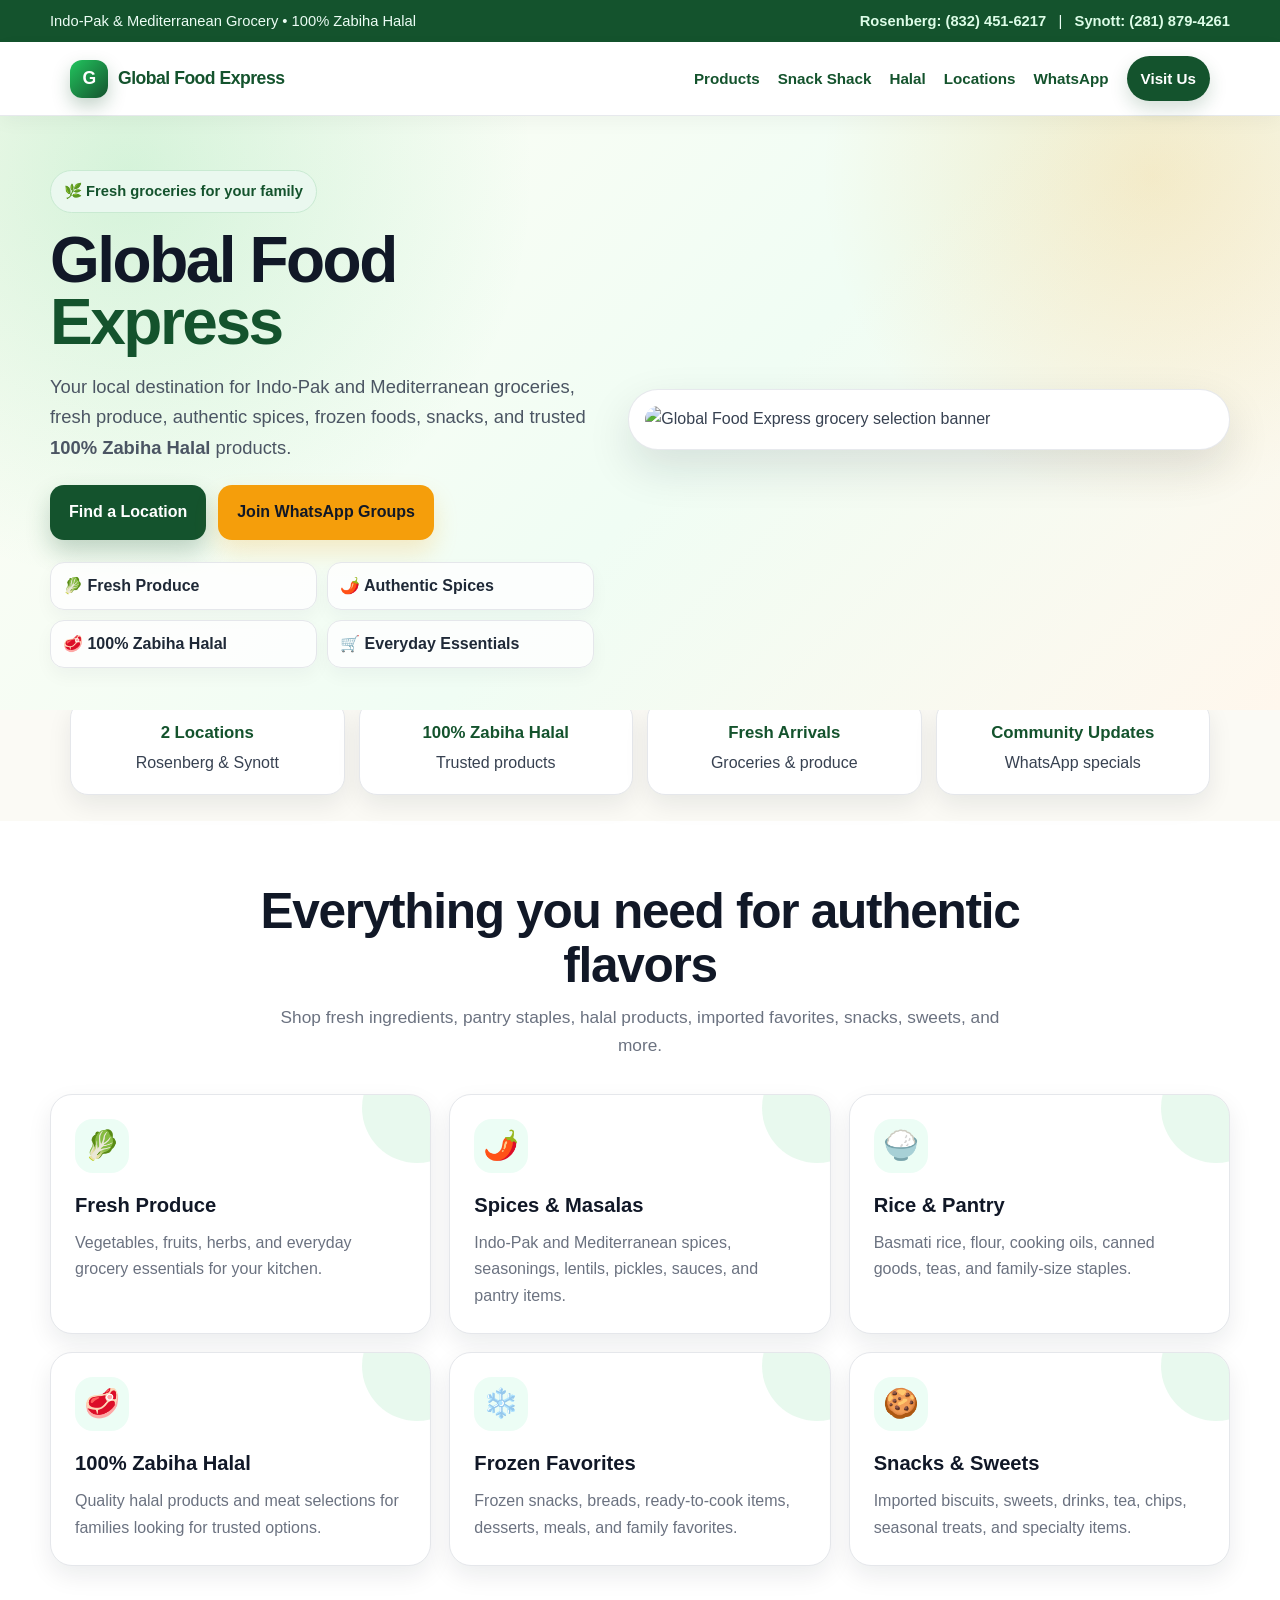
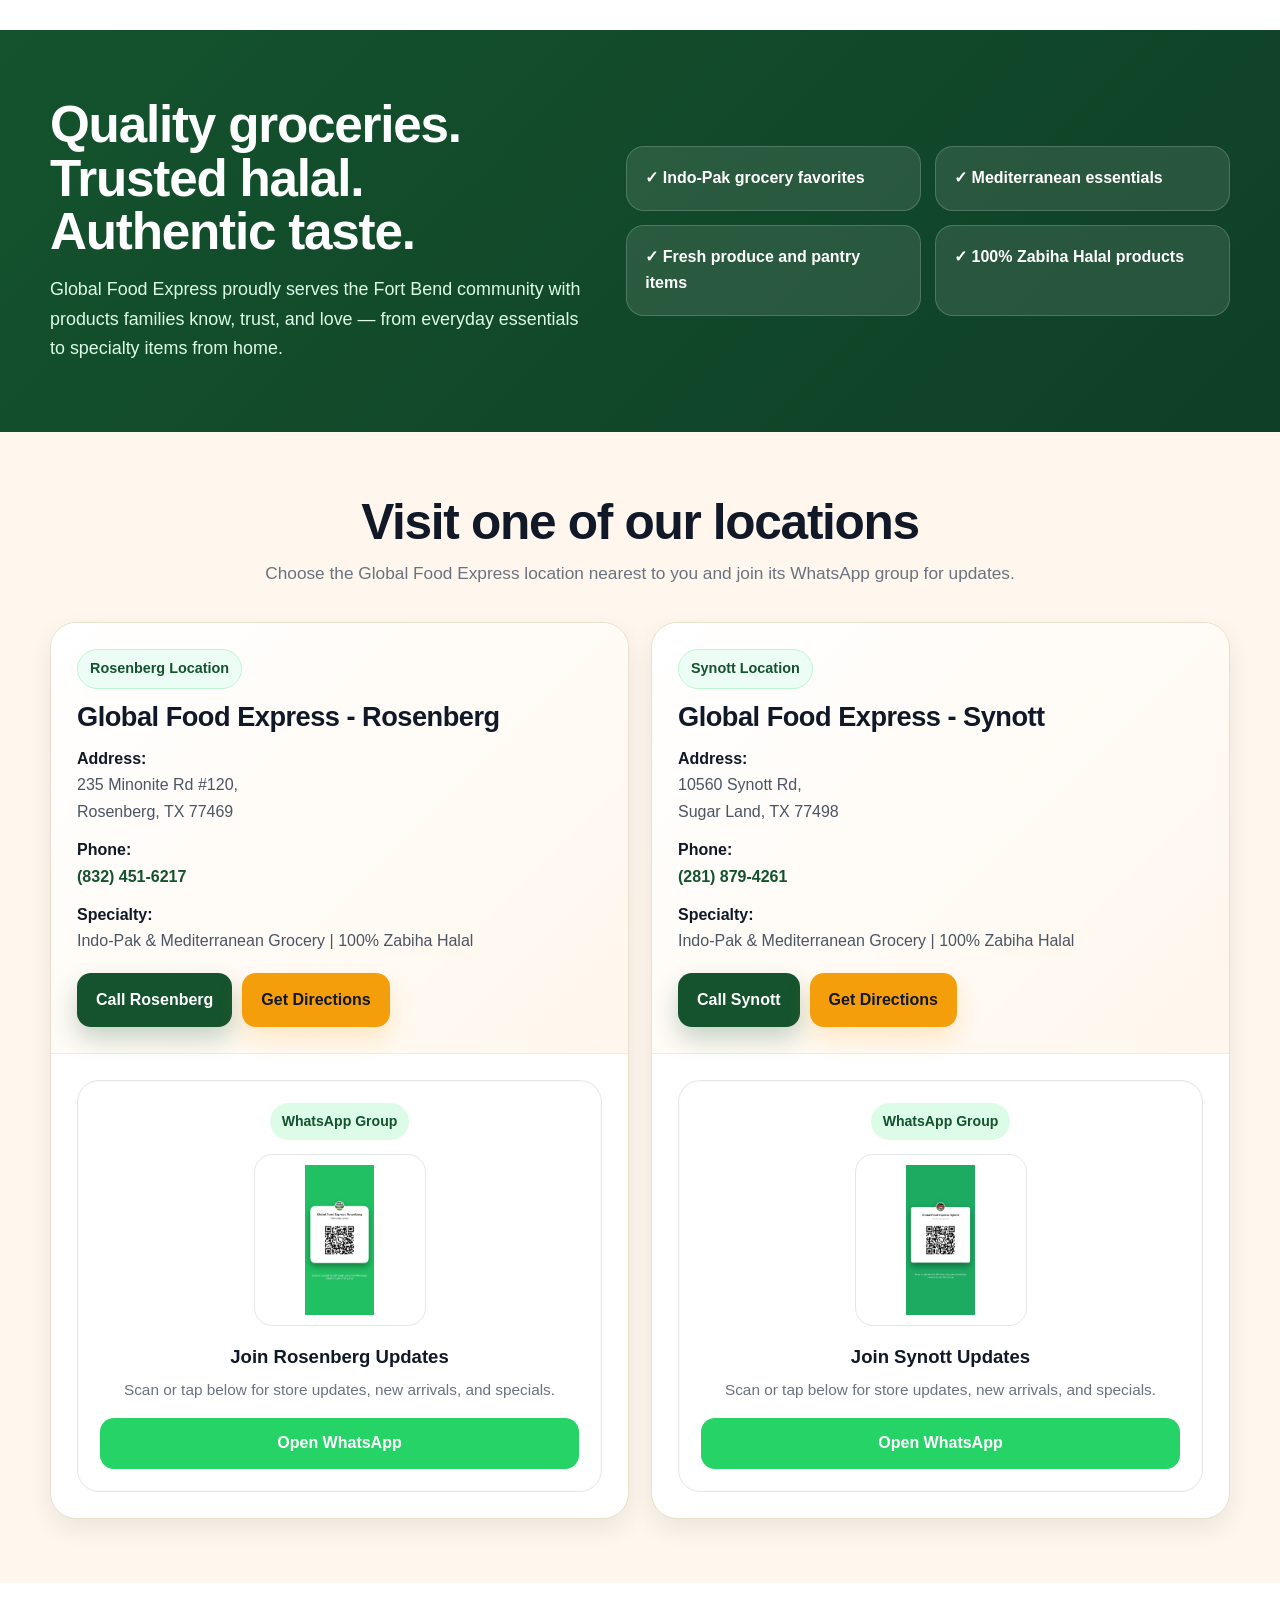
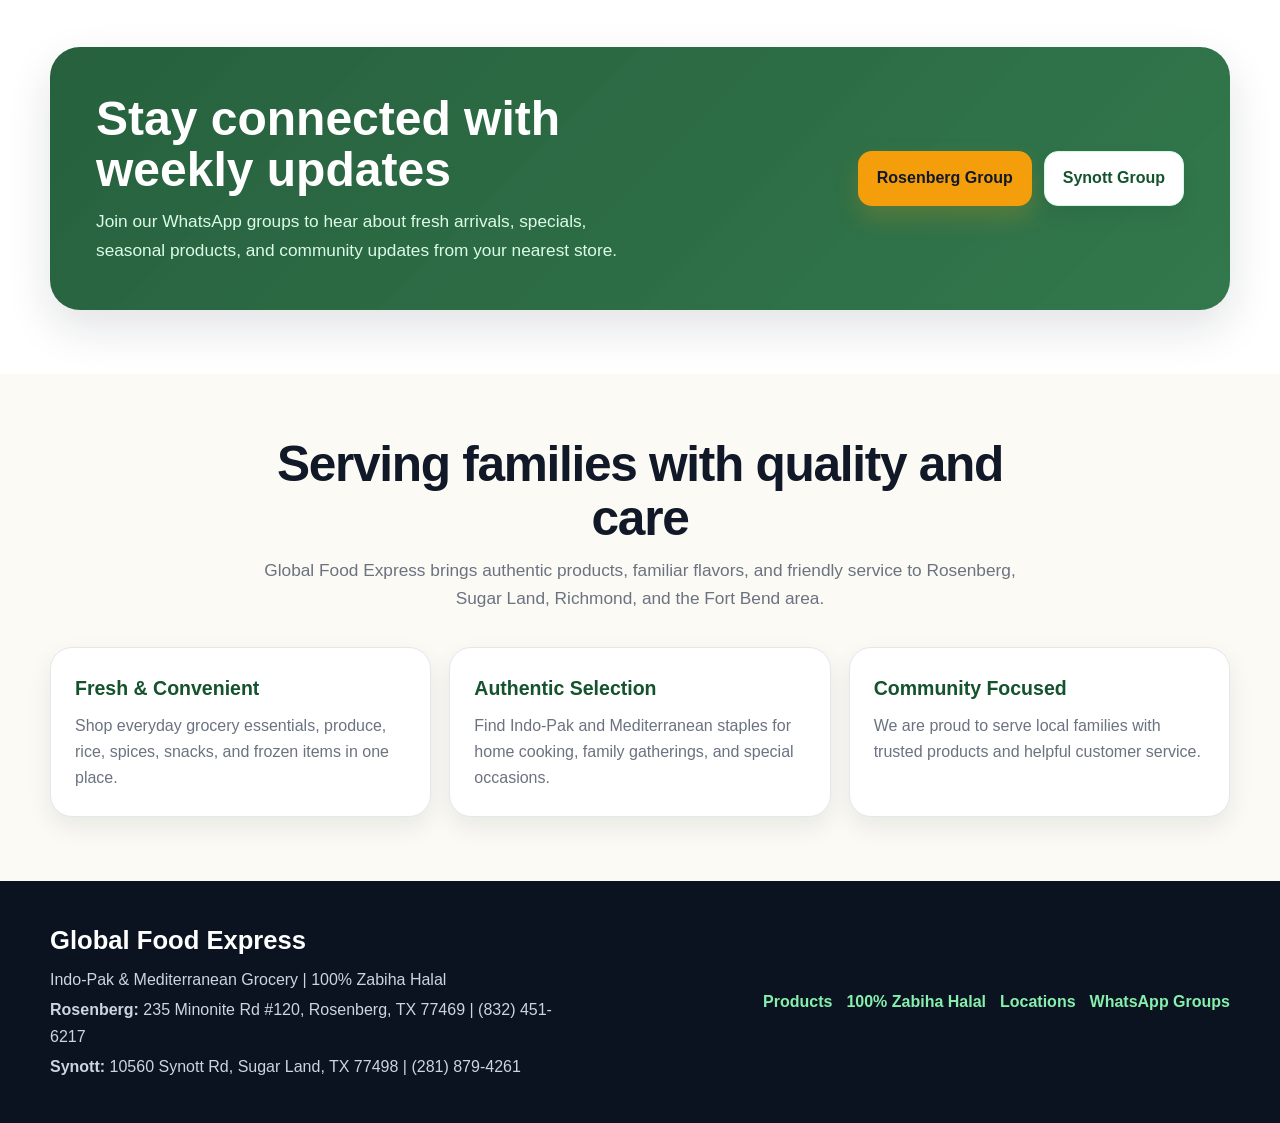
==== commit a9525a09: "Update index.html" ====
--- a/index.html
+++ b/index.html
@@ -643,6 +643,7 @@
         </a>
         <div class="nav-links">
           <a href="#products">Products</a>
+          <a href="/snackshack/">Snack Shack</a>
           <a href="#halal">Halal</a>
           <a href="#locations">Locations</a>
           <a href="#whatsapp">WhatsApp</a>
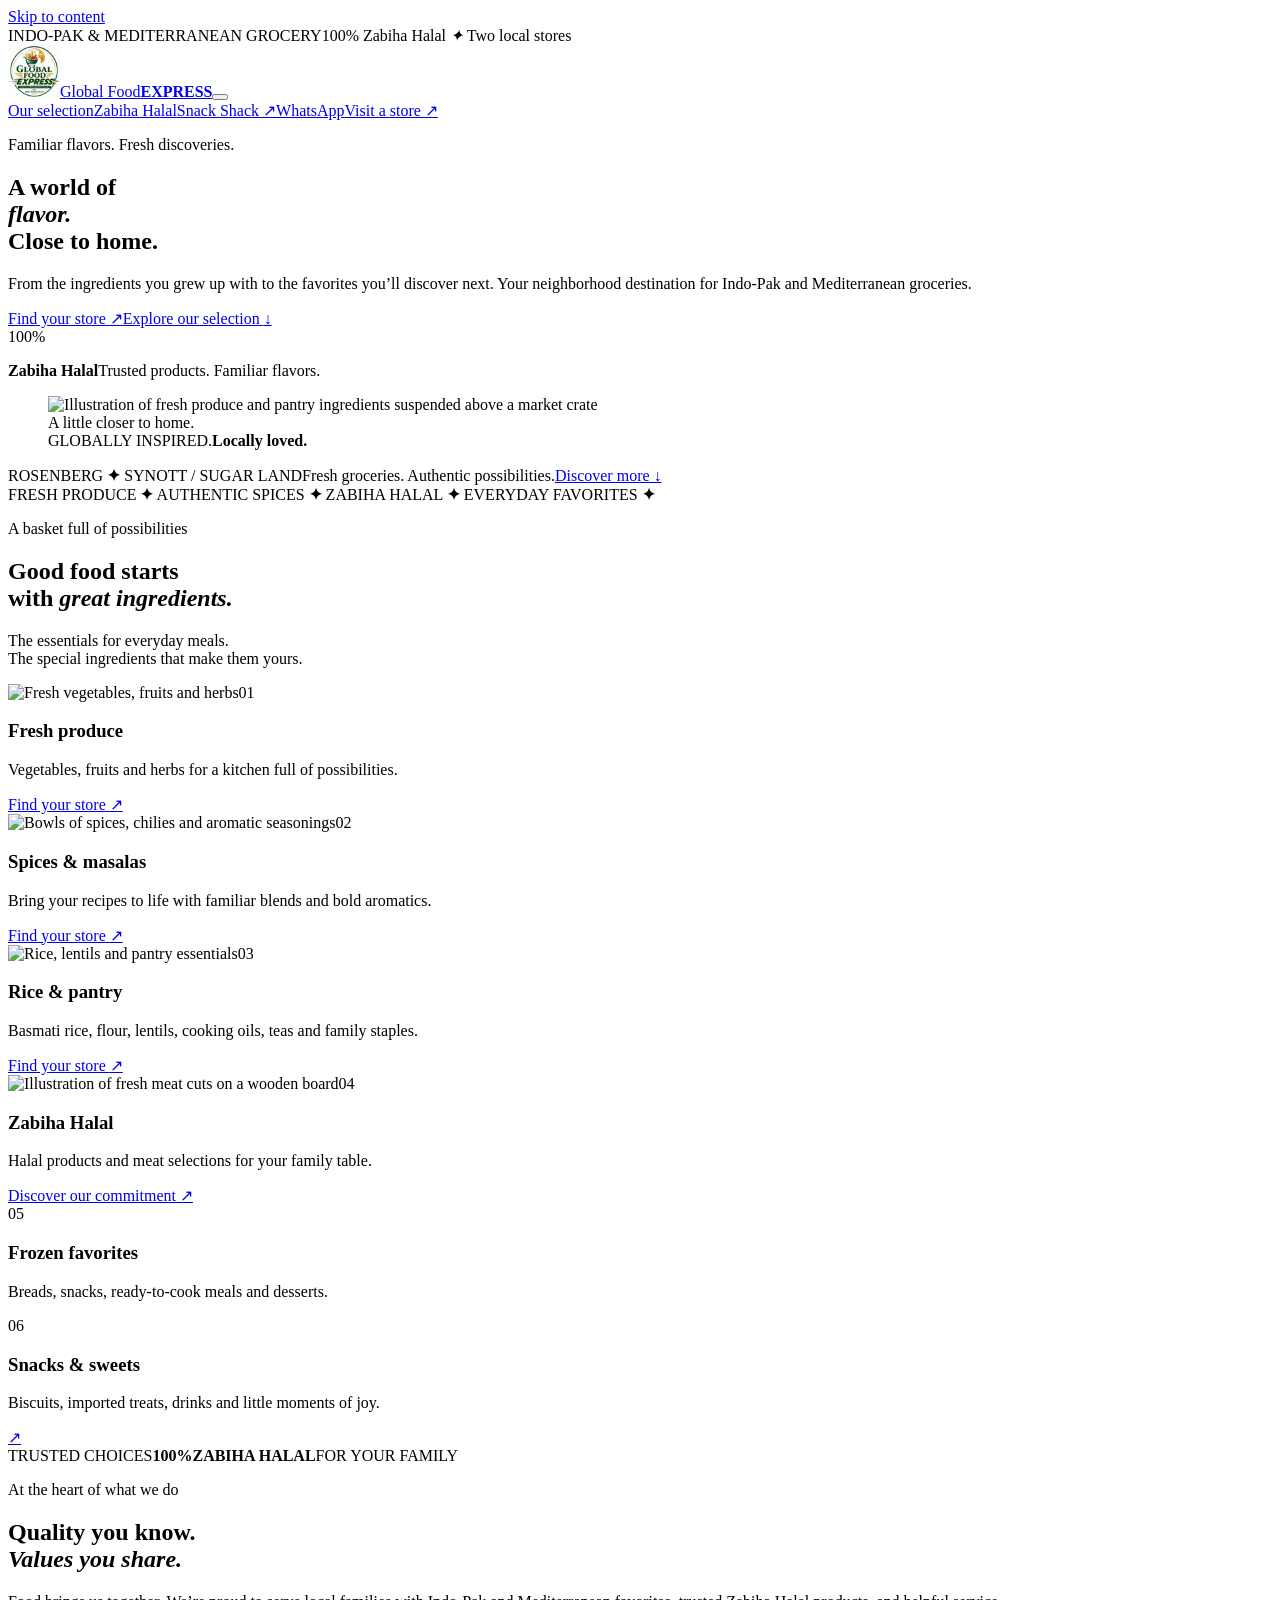
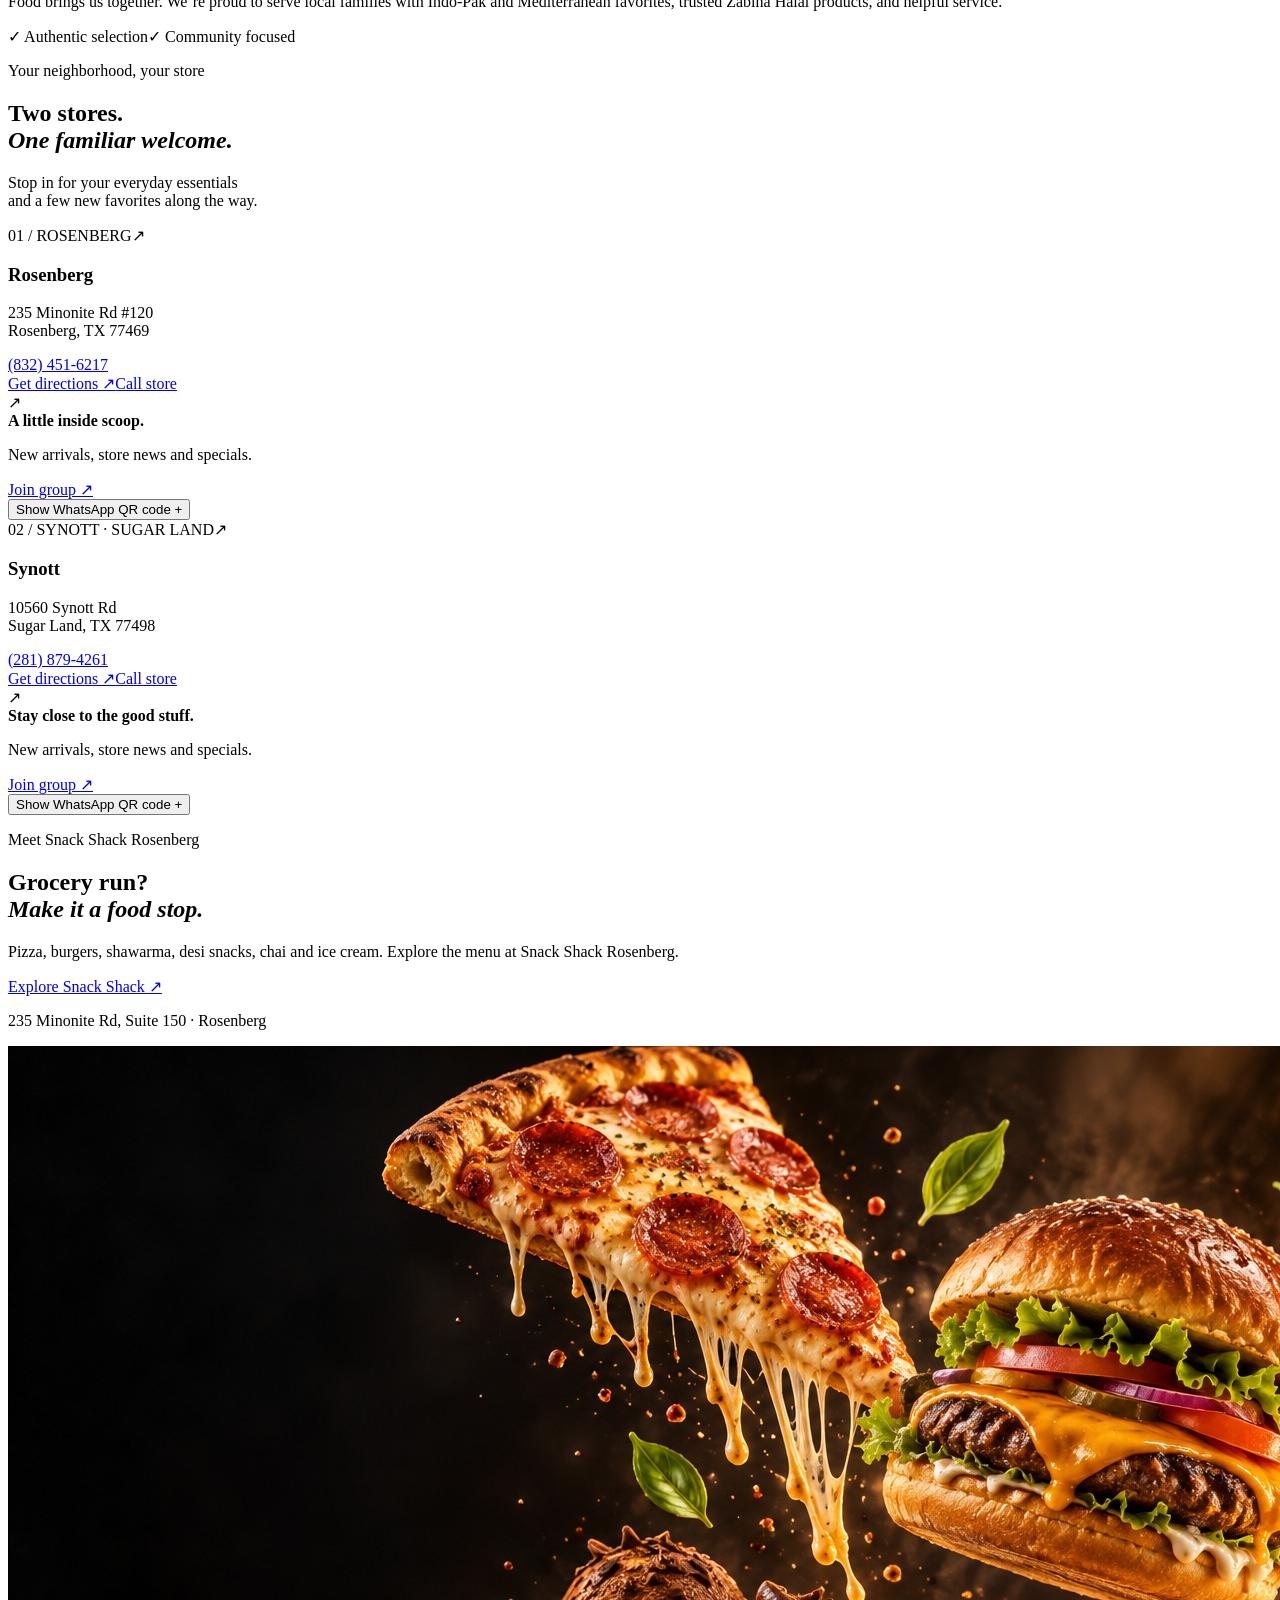
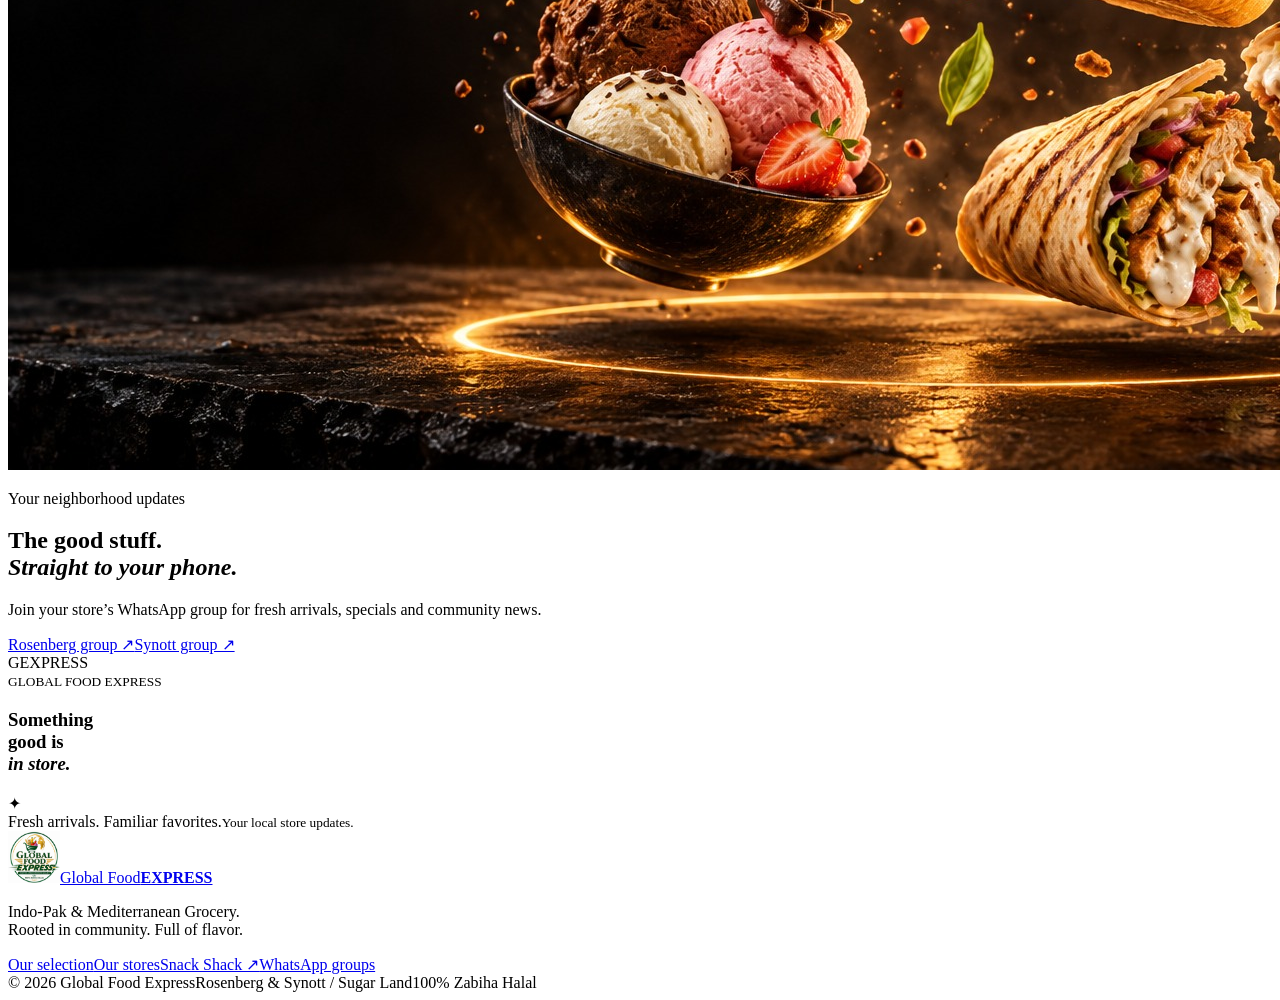
==== commit aeaf7061: "Add files via upload" ====
--- a/index.html
+++ b/index.html
@@ -1,858 +1,20 @@
-<!DOCTYPE html>
-<html lang="en">
-<head>
-  <meta charset="UTF-8" />
-  <meta name="viewport" content="width=device-width, initial-scale=1.0" />
-  <title>Global Food Express | Indo-Pak & Mediterranean Grocery</title>
-  <meta name="description" content="Global Food Express offers Indo-Pak and Mediterranean groceries, fresh produce, authentic spices, frozen foods, snacks, and 100% Zabiha Halal products in Rosenberg and Synott/Sugar Land." />
-
-  <style>
-    :root {
-      --green: #14532d;
-      --green-2: #166534;
-      --green-3: #22c55e;
-      --cream: #fff7ed;
-      --cream-2: #fef3c7;
-      --gold: #f59e0b;
-      --gold-2: #fbbf24;
-      --ink: #111827;
-      --text: #374151;
-      --muted: #6b7280;
-      --line: #e5e7eb;
-      --white: #ffffff;
-      --shadow: 0 18px 45px rgba(17, 24, 39, 0.12);
-      --soft-shadow: 0 10px 24px rgba(17, 24, 39, 0.08);
-      --radius: 24px;
-    }
-
-    * { box-sizing: border-box; margin: 0; padding: 0; }
-
-    html { scroll-behavior: smooth; }
-
-    body {
-      font-family: Arial, Helvetica, sans-serif;
-      color: var(--text);
-      background: #fbfaf5;
-      line-height: 1.65;
-    }
-
-    a { color: inherit; text-decoration: none; }
-
-    .site-shell { overflow: hidden; }
-
-    .topbar {
-      background: var(--green);
-      color: #ecfdf5;
-      font-size: 0.92rem;
-      padding: 9px 20px;
-    }
-
-    .topbar-inner {
-      max-width: 1180px;
-      margin: 0 auto;
-      display: flex;
-      justify-content: space-between;
-      align-items: center;
-      gap: 16px;
-      flex-wrap: wrap;
-    }
-
-    .topbar a { color: #dcfce7; font-weight: 700; }
-
-    .nav {
-      position: sticky;
-      top: 0;
-      z-index: 20;
-      background: rgba(255,255,255,0.96);
-      backdrop-filter: blur(10px);
-      border-bottom: 1px solid rgba(229,231,235,0.9);
-      box-shadow: 0 6px 18px rgba(17,24,39,0.04);
-    }
-
-    .nav-inner {
-      max-width: 1180px;
-      margin: 0 auto;
-      padding: 14px 20px;
-      display: flex;
-      justify-content: space-between;
-      align-items: center;
-      gap: 22px;
-    }
-
-    .brand {
-      display: flex;
-      align-items: center;
-      gap: 10px;
-      font-weight: 900;
-      color: var(--green);
-      letter-spacing: -0.5px;
-      font-size: 1.1rem;
-      white-space: nowrap;
-    }
-
-    .brand-mark {
-      width: 38px;
-      height: 38px;
-      border-radius: 12px;
-      background: linear-gradient(135deg, var(--green-3), var(--green));
-      display: grid;
-      place-items: center;
-      color: white;
-      font-weight: 900;
-      box-shadow: 0 8px 18px rgba(20,83,45,0.25);
-    }
-
-    .nav-links {
-      display: flex;
-      align-items: center;
-      justify-content: flex-end;
-      gap: 18px;
-      flex-wrap: wrap;
-      font-weight: 800;
-      font-size: 0.95rem;
-    }
-
-    .nav-links a { color: var(--green); }
-
-    .nav-cta {
-      background: var(--green);
-      color: white !important;
-      padding: 10px 14px;
-      border-radius: 999px;
-      box-shadow: 0 8px 18px rgba(20,83,45,0.18);
-    }
-
-    .hero {
-      position: relative;
-      padding: 54px 20px 42px;
-      background:
-        radial-gradient(circle at 10% 10%, rgba(34,197,94,0.18), transparent 32%),
-        radial-gradient(circle at 90% 10%, rgba(245,158,11,0.18), transparent 26%),
-        linear-gradient(135deg, #fffdf5 0%, #f0fdf4 55%, #fff7ed 100%);
-    }
-
-    .hero-inner {
-      max-width: 1180px;
-      margin: 0 auto;
-      display: grid;
-      grid-template-columns: 0.95fr 1.05fr;
-      align-items: center;
-      gap: 34px;
-    }
-
-    .eyebrow {
-      display: inline-flex;
-      align-items: center;
-      gap: 8px;
-      background: #eaf8ef;
-      color: var(--green);
-      border: 1px solid #c9ead2;
-      border-radius: 999px;
-      padding: 8px 13px;
-      font-size: 0.92rem;
-      font-weight: 900;
-      margin-bottom: 16px;
-    }
-
-    .hero h1 {
-      color: var(--ink);
-      font-size: clamp(2.55rem, 5vw, 5rem);
-      line-height: 0.98;
-      letter-spacing: -2.5px;
-      margin-bottom: 18px;
-    }
-
-    .hero h1 span {
-      color: var(--green);
-      display: inline-block;
-    }
-
-    .hero-copy {
-      font-size: 1.15rem;
-      color: #4b5563;
-      max-width: 600px;
-      margin-bottom: 22px;
-    }
-
-    .hero-actions {
-      display: flex;
-      gap: 12px;
-      flex-wrap: wrap;
-      margin-bottom: 22px;
-    }
-
-    .btn {
-      display: inline-flex;
-      align-items: center;
-      justify-content: center;
-      gap: 8px;
-      padding: 13px 18px;
-      border-radius: 14px;
-      font-weight: 900;
-      border: 1px solid transparent;
-      transition: transform 0.15s ease, box-shadow 0.15s ease, background 0.15s ease;
-      cursor: pointer;
-    }
-
-    .btn:hover { transform: translateY(-2px); }
-
-    .btn.primary {
-      background: var(--green);
-      color: white;
-      box-shadow: 0 12px 24px rgba(20,83,45,0.24);
-    }
-
-    .btn.gold {
-      background: var(--gold);
-      color: #111827;
-      box-shadow: 0 12px 24px rgba(245,158,11,0.2);
-    }
-
-    .btn.light {
-      background: white;
-      color: var(--green);
-      border-color: #d1fae5;
-      box-shadow: 0 10px 20px rgba(17,24,39,0.06);
-    }
-
-    .hero-points {
-      display: grid;
-      grid-template-columns: repeat(2, minmax(0, 1fr));
-      gap: 10px;
-      max-width: 600px;
-    }
-
-    .point {
-      background: rgba(255,255,255,0.8);
-      border: 1px solid #e5e7eb;
-      border-radius: 14px;
-      padding: 10px 12px;
-      color: #1f2937;
-      font-weight: 800;
-      box-shadow: 0 8px 18px rgba(17,24,39,0.04);
-    }
-
-    .hero-visual {
-      position: relative;
-      background: white;
-      border: 1px solid rgba(229,231,235,0.9);
-      border-radius: 30px;
-      padding: 16px;
-      box-shadow: var(--shadow);
-    }
-
-    .hero-visual::before {
-      content: "";
-      position: absolute;
-      inset: -12px;
-      border-radius: 36px;
-      background: linear-gradient(135deg, rgba(34,197,94,0.16), rgba(245,158,11,0.14));
-      z-index: -1;
-    }
-
-    .hero-visual img {
-      width: 100%;
-      height: auto;
-      display: block;
-      border-radius: 22px;
-    }
-
-    .trust-row {
-      max-width: 1180px;
-      margin: -10px auto 0;
-      padding: 0 20px 26px;
-      display: grid;
-      grid-template-columns: repeat(4, 1fr);
-      gap: 14px;
-    }
-
-    .trust-card {
-      background: white;
-      border: 1px solid var(--line);
-      border-radius: 18px;
-      padding: 18px;
-      box-shadow: var(--soft-shadow);
-      text-align: center;
-    }
-
-    .trust-card strong {
-      display: block;
-      color: var(--green);
-      font-size: 1.05rem;
-      margin-bottom: 3px;
-    }
-
-    section { padding: 64px 20px; }
-
-    .container { max-width: 1180px; margin: 0 auto; }
-
-    .section-head {
-      text-align: center;
-      max-width: 760px;
-      margin: 0 auto 34px;
-    }
-
-    .section-head h2 {
-      color: var(--ink);
-      font-size: clamp(2rem, 4vw, 3.1rem);
-      line-height: 1.08;
-      letter-spacing: -1.3px;
-      margin-bottom: 10px;
-    }
-
-    .section-head p { color: var(--muted); font-size: 1.08rem; }
-
-    .categories {
-      background: white;
-    }
-
-    .category-grid {
-      display: grid;
-      grid-template-columns: repeat(3, 1fr);
-      gap: 18px;
-    }
-
-    .category-card {
-      background: #ffffff;
-      border: 1px solid #e5e7eb;
-      border-radius: 22px;
-      padding: 24px;
-      box-shadow: var(--soft-shadow);
-      position: relative;
-      overflow: hidden;
-      min-height: 188px;
-    }
-
-    .category-card::after {
-      content: "";
-      position: absolute;
-      right: -42px;
-      top: -42px;
-      width: 110px;
-      height: 110px;
-      border-radius: 999px;
-      background: rgba(34,197,94,0.1);
-    }
-
-    .category-icon {
-      width: 54px;
-      height: 54px;
-      display: grid;
-      place-items: center;
-      border-radius: 18px;
-      background: #ecfdf5;
-      color: var(--green);
-      font-size: 1.8rem;
-      margin-bottom: 16px;
-    }
-
-    .category-card h3 {
-      color: var(--ink);
-      font-size: 1.26rem;
-      margin-bottom: 8px;
-    }
-
-    .category-card p { color: var(--muted); }
-
-    .highlight {
-      background: linear-gradient(135deg, var(--green), #0f3f27);
-      color: white;
-      padding: 68px 20px;
-    }
-
-    .highlight-inner {
-      max-width: 1180px;
-      margin: 0 auto;
-      display: grid;
-      grid-template-columns: 0.95fr 1.05fr;
-      gap: 30px;
-      align-items: center;
-    }
-
-    .highlight h2 {
-      color: white;
-      font-size: clamp(2.2rem, 4vw, 3.4rem);
-      line-height: 1.05;
-      letter-spacing: -1.2px;
-      margin-bottom: 16px;
-    }
-
-    .highlight p { color: #dcfce7; font-size: 1.12rem; }
-
-    .highlight-list {
-      display: grid;
-      grid-template-columns: repeat(2, 1fr);
-      gap: 14px;
-    }
-
-    .highlight-item {
-      background: rgba(255,255,255,0.1);
-      border: 1px solid rgba(255,255,255,0.18);
-      border-radius: 18px;
-      padding: 18px;
-      font-weight: 800;
-    }
-
-    .locations { background: var(--cream); }
-
-    .location-grid {
-      display: grid;
-      grid-template-columns: repeat(2, 1fr);
-      gap: 22px;
-    }
-
-    .location-card {
-      background: white;
-      border: 1px solid #eadfce;
-      border-radius: 26px;
-      box-shadow: var(--soft-shadow);
-      overflow: hidden;
-    }
-
-    .location-top {
-      padding: 26px;
-      border-bottom: 1px solid #f3eadb;
-      background: linear-gradient(135deg, #ffffff, #fff7ed);
-    }
-
-    .location-badge {
-      display: inline-flex;
-      background: #ecfdf5;
-      color: var(--green);
-      border: 1px solid #bbf7d0;
-      padding: 7px 12px;
-      border-radius: 999px;
-      font-weight: 900;
-      font-size: 0.9rem;
-      margin-bottom: 12px;
-    }
-
-    .location-card h3 {
-      color: var(--ink);
-      font-size: 1.7rem;
-      line-height: 1.15;
-      margin-bottom: 14px;
-      letter-spacing: -0.5px;
-    }
-
-    .info { margin: 12px 0; color: #4b5563; }
-    .info strong { color: var(--ink); }
-    .info a { color: var(--green); font-weight: 900; }
-
-    .location-actions {
-      display: flex;
-      gap: 10px;
-      flex-wrap: wrap;
-      margin-top: 18px;
-    }
-
-    .qr-card {
-      margin: 26px;
-      padding: 22px;
-      background: #ffffff;
-      border: 1px solid #e5e7eb;
-      border-radius: 22px;
-      text-align: center;
-      box-shadow: inset 0 0 0 1px #f9fafb;
-    }
-
-    .qr-label {
-      display: inline-flex;
-      align-items: center;
-      justify-content: center;
-      background: #dcfce7;
-      color: var(--green);
-      padding: 7px 12px;
-      border-radius: 999px;
-      font-weight: 900;
-      font-size: 0.88rem;
-      margin-bottom: 14px;
-    }
-
-    .qr-card img {
-      width: 172px;
-      height: 172px;
-      object-fit: contain;
-      display: block;
-      margin: 0 auto 16px;
-      background: white;
-      border-radius: 18px;
-      border: 1px solid #e5e7eb;
-      padding: 10px;
-    }
-
-    .qr-card h4 {
-      color: var(--ink);
-      font-size: 1.16rem;
-      margin-bottom: 4px;
-    }
-
-    .qr-card p {
-      color: var(--muted);
-      margin-bottom: 16px;
-      font-size: 0.96rem;
-    }
-
-    .whatsapp-btn {
-      width: 100%;
-      background: #25D366;
-      color: white;
-      border-radius: 14px;
-      padding: 12px 14px;
-      font-weight: 900;
-      display: inline-flex;
-      justify-content: center;
-      align-items: center;
-      gap: 8px;
-    }
-
-    .community {
-      background: white;
-    }
-
-    .community-panel {
-      background:
-        linear-gradient(135deg, rgba(20,83,45,0.92), rgba(22,101,52,0.88)),
-        url("images/hero-grocery.png");
-      background-size: cover;
-      background-position: center;
-      border-radius: 30px;
-      padding: 46px;
-      color: white;
-      box-shadow: var(--shadow);
-      display: grid;
-      grid-template-columns: 1fr 0.95fr;
-      gap: 26px;
-      align-items: center;
-    }
-
-    .community-panel h2 {
-      font-size: clamp(2rem, 4vw, 3rem);
-      line-height: 1.07;
-      margin-bottom: 12px;
-    }
-
-    .community-panel p { color: #dcfce7; font-size: 1.08rem; }
-
-    .community-actions {
-      display: flex;
-      flex-wrap: wrap;
-      justify-content: flex-end;
-      gap: 12px;
-    }
-
-    .about {
-      background: #fbfaf5;
-    }
-
-    .about-grid {
-      display: grid;
-      grid-template-columns: 1fr 1fr 1fr;
-      gap: 18px;
-    }
-
-    .about-card {
-      background: white;
-      border: 1px solid var(--line);
-      border-radius: 22px;
-      padding: 24px;
-      box-shadow: var(--soft-shadow);
-    }
-
-    .about-card h3 { color: var(--green); margin-bottom: 9px; font-size: 1.22rem; }
-    .about-card p { color: var(--muted); }
-
-    footer {
-      background: #0b1220;
-      color: white;
-      padding: 38px 20px;
-    }
-
-    .footer-inner {
-      max-width: 1180px;
-      margin: 0 auto;
-      display: grid;
-      grid-template-columns: 1fr 1.2fr;
-      gap: 22px;
-      align-items: center;
-    }
-
-    footer h3 { font-size: 1.6rem; margin-bottom: 6px; }
-    footer p { color: #cbd5e1; margin: 4px 0; }
-
-    .footer-links {
-      display: flex;
-      justify-content: flex-end;
-      flex-wrap: wrap;
-      gap: 14px;
-      font-weight: 800;
-    }
-
-    .footer-links a { color: #86efac; }
-
-    @media (max-width: 980px) {
-      .hero-inner,
-      .highlight-inner,
-      .community-panel,
-      .footer-inner {
-        grid-template-columns: 1fr;
-      }
-
-      .community-actions,
-      .footer-links { justify-content: flex-start; }
-      .trust-row { grid-template-columns: repeat(2, 1fr); }
-      .category-grid { grid-template-columns: repeat(2, 1fr); }
-      .location-grid { grid-template-columns: 1fr; }
-    }
-
-    @media (max-width: 680px) {
-      .topbar-inner { justify-content: center; text-align: center; }
-      .nav-inner { flex-direction: column; align-items: flex-start; }
-      .nav-links { justify-content: flex-start; gap: 12px; }
-      .nav-cta { width: 100%; text-align: center; justify-content: center; }
-      .hero { padding: 34px 16px 28px; }
-      .hero h1 { letter-spacing: -1.5px; }
-      .hero-points,
-      .trust-row,
-      .category-grid,
-      .highlight-list,
-      .about-grid { grid-template-columns: 1fr; }
-      section { padding: 48px 16px; }
-      .community-panel { padding: 30px 22px; border-radius: 24px; }
-      .location-top, .qr-card { margin: 0; }
-      .qr-card { border-radius: 0 0 24px 24px; border-left: 0; border-right: 0; border-bottom: 0; }
-      .btn { width: 100%; }
-    }
-  </style>
-</head>
-
-<body>
-  <div class="site-shell">
-    <div class="topbar">
-      <div class="topbar-inner">
-        <div>Indo-Pak & Mediterranean Grocery • 100% Zabiha Halal</div>
-        <div><a href="tel:+18324516217">Rosenberg: (832) 451-6217</a> &nbsp; | &nbsp; <a href="tel:+12818794261">Synott: (281) 879-4261</a></div>
-      </div>
-    </div>
-
-    <nav class="nav">
-      <div class="nav-inner">
-        <a class="brand" href="#home" aria-label="Global Food Express home">
-          <span class="brand-mark">G</span>
-          <span>Global Food Express</span>
-        </a>
-        <div class="nav-links">
-          <a href="#products">Products</a>
-          <a href="/snackshack/">Snack Shack</a>
-          <a href="#halal">Halal</a>
-          <a href="#locations">Locations</a>
-          <a href="#whatsapp">WhatsApp</a>
-          <a class="nav-cta" href="#locations">Visit Us</a>
-        </div>
-      </div>
-    </nav>
-
-    <header class="hero" id="home">
-      <div class="hero-inner">
-        <div>
-          <div class="eyebrow">🌿 Fresh groceries for your family</div>
-          <h1>Global Food <span>Express</span></h1>
-          <p class="hero-copy">
-            Your local destination for Indo-Pak and Mediterranean groceries, fresh produce,
-            authentic spices, frozen foods, snacks, and trusted <strong>100% Zabiha Halal</strong> products.
-          </p>
-          <div class="hero-actions">
-            <a class="btn primary" href="#locations">Find a Location</a>
-            <a class="btn gold" href="#whatsapp">Join WhatsApp Groups</a>
-          </div>
-          <div class="hero-points">
-            <div class="point">🥬 Fresh Produce</div>
-            <div class="point">🌶️ Authentic Spices</div>
-            <div class="point">🥩 100% Zabiha Halal</div>
-            <div class="point">🛒 Everyday Essentials</div>
-          </div>
-        </div>
-
-        <div class="hero-visual">
-          <img src="images/hero-grocery.png" alt="Global Food Express grocery selection banner" />
-        </div>
-      </div>
-    </header>
-
-    <div class="trust-row" aria-label="Store highlights">
-      <div class="trust-card"><strong>2 Locations</strong><span>Rosenberg & Synott</span></div>
-      <div class="trust-card"><strong>100% Zabiha Halal</strong><span>Trusted products</span></div>
-      <div class="trust-card"><strong>Fresh Arrivals</strong><span>Groceries & produce</span></div>
-      <div class="trust-card"><strong>Community Updates</strong><span>WhatsApp specials</span></div>
-    </div>
-
-    <section class="categories" id="products">
-      <div class="container">
-        <div class="section-head">
-          <h2>Everything you need for authentic flavors</h2>
-          <p>Shop fresh ingredients, pantry staples, halal products, imported favorites, snacks, sweets, and more.</p>
-        </div>
-
-        <div class="category-grid">
-          <div class="category-card">
-            <div class="category-icon">🥬</div>
-            <h3>Fresh Produce</h3>
-            <p>Vegetables, fruits, herbs, and everyday grocery essentials for your kitchen.</p>
-          </div>
-          <div class="category-card">
-            <div class="category-icon">🌶️</div>
-            <h3>Spices & Masalas</h3>
-            <p>Indo-Pak and Mediterranean spices, seasonings, lentils, pickles, sauces, and pantry items.</p>
-          </div>
-          <div class="category-card">
-            <div class="category-icon">🍚</div>
-            <h3>Rice & Pantry</h3>
-            <p>Basmati rice, flour, cooking oils, canned goods, teas, and family-size staples.</p>
-          </div>
-          <div class="category-card">
-            <div class="category-icon">🥩</div>
-            <h3>100% Zabiha Halal</h3>
-            <p>Quality halal products and meat selections for families looking for trusted options.</p>
-          </div>
-          <div class="category-card">
-            <div class="category-icon">❄️</div>
-            <h3>Frozen Favorites</h3>
-            <p>Frozen snacks, breads, ready-to-cook items, desserts, meals, and family favorites.</p>
-          </div>
-          <div class="category-card">
-            <div class="category-icon">🍪</div>
-            <h3>Snacks & Sweets</h3>
-            <p>Imported biscuits, sweets, drinks, tea, chips, seasonal treats, and specialty items.</p>
-          </div>
-        </div>
-      </div>
-    </section>
-
-    <section class="highlight" id="halal">
-      <div class="highlight-inner">
-        <div>
-          <h2>Quality groceries. Trusted halal. Authentic taste.</h2>
-          <p>
-            Global Food Express proudly serves the Fort Bend community with products families know,
-            trust, and love — from everyday essentials to specialty items from home.
-          </p>
-        </div>
-        <div class="highlight-list">
-          <div class="highlight-item">✓ Indo-Pak grocery favorites</div>
-          <div class="highlight-item">✓ Mediterranean essentials</div>
-          <div class="highlight-item">✓ Fresh produce and pantry items</div>
-          <div class="highlight-item">✓ 100% Zabiha Halal products</div>
-        </div>
-      </div>
-    </section>
-
-    <section class="locations" id="locations">
-      <div class="container">
-        <div class="section-head">
-          <h2>Visit one of our locations</h2>
-          <p>Choose the Global Food Express location nearest to you and join its WhatsApp group for updates.</p>
-        </div>
-
-        <div class="location-grid">
-          <article class="location-card" id="rosenberg">
-            <div class="location-top">
-              <span class="location-badge">Rosenberg Location</span>
-              <h3>Global Food Express - Rosenberg</h3>
-              <p class="info"><strong>Address:</strong><br />235 Minonite Rd #120,<br />Rosenberg, TX 77469</p>
-              <p class="info"><strong>Phone:</strong><br /><a href="tel:+18324516217">(832) 451-6217</a></p>
-              <p class="info"><strong>Specialty:</strong><br />Indo-Pak & Mediterranean Grocery | 100% Zabiha Halal</p>
-              <div class="location-actions">
-                <a class="btn primary" href="tel:+18324516217">Call Rosenberg</a>
-                <a class="btn gold" target="_blank" rel="noopener" href="https://www.google.com/maps/place/Global+Food+Express+Rosenberg/@29.5418703,-95.7426286,17z/data=!3m1!4b1!4m6!3m5!1s0x86411d007a700e77:0x60e1be721e0ff645!8m2!3d29.5418703!4d-95.7426286!16s%2Fg%2F11mrvlcbfk?entry=ttu&g_ep=EgoyMDI2MDYyOS4wIKXMDSoASAFQAw%3D%3D">Get Directions</a>
-              </div>
-            </div>
-            <div class="qr-card" id="whatsapp">
-              <div class="qr-label">WhatsApp Group</div>
-              <img src="images/rosenberg-qr.png.jpeg" alt="Global Food Express Rosenberg WhatsApp QR Code" />
-              <h4>Join Rosenberg Updates</h4>
-              <p>Scan or tap below for store updates, new arrivals, and specials.</p>
-              <a class="whatsapp-btn" href="https://wa.me/18324516217" target="_blank" rel="noopener">Open WhatsApp</a>
-            </div>
-          </article>
-
-          <article class="location-card" id="synott">
-            <div class="location-top">
-              <span class="location-badge">Synott Location</span>
-              <h3>Global Food Express - Synott</h3>
-              <p class="info"><strong>Address:</strong><br />10560 Synott Rd,<br />Sugar Land, TX 77498</p>
-              <p class="info"><strong>Phone:</strong><br /><a href="tel:+12818794261">(281) 879-4261</a></p>
-              <p class="info"><strong>Specialty:</strong><br />Indo-Pak & Mediterranean Grocery | 100% Zabiha Halal</p>
-              <div class="location-actions">
-                <a class="btn primary" href="tel:+12818794261">Call Synott</a>
-                <a class="btn gold" target="_blank" rel="noopener" href="https://www.google.com/maps/search/?api=1&query=10560+Synott+Rd+Sugar+Land+TX+77498">Get Directions</a>
-              </div>
-            </div>
-            <div class="qr-card">
-              <div class="qr-label">WhatsApp Group</div>
-              <img src="images/synott-qr.png.jpeg" alt="Global Food Express Synott WhatsApp QR Code" />
-              <h4>Join Synott Updates</h4>
-              <p>Scan or tap below for store updates, new arrivals, and specials.</p>
-              <a class="whatsapp-btn" href="https://wa.me/12818794261" target="_blank" rel="noopener">Open WhatsApp</a>
-            </div>
-          </article>
-        </div>
-      </div>
-    </section>
-
-    <section class="community">
-      <div class="container">
-        <div class="community-panel">
-          <div>
-            <h2>Stay connected with weekly updates</h2>
-            <p>Join our WhatsApp groups to hear about fresh arrivals, specials, seasonal products, and community updates from your nearest store.</p>
-          </div>
-          <div class="community-actions">
-            <a class="btn gold" href="#rosenberg">Rosenberg Group</a>
-            <a class="btn light" href="#synott">Synott Group</a>
-          </div>
-        </div>
-      </div>
-    </section>
-
-    <section class="about" id="about">
-      <div class="container">
-        <div class="section-head">
-          <h2>Serving families with quality and care</h2>
-          <p>Global Food Express brings authentic products, familiar flavors, and friendly service to Rosenberg, Sugar Land, Richmond, and the Fort Bend area.</p>
-        </div>
-        <div class="about-grid">
-          <div class="about-card">
-            <h3>Fresh & Convenient</h3>
-            <p>Shop everyday grocery essentials, produce, rice, spices, snacks, and frozen items in one place.</p>
-          </div>
-          <div class="about-card">
-            <h3>Authentic Selection</h3>
-            <p>Find Indo-Pak and Mediterranean staples for home cooking, family gatherings, and special occasions.</p>
-          </div>
-          <div class="about-card">
-            <h3>Community Focused</h3>
-            <p>We are proud to serve local families with trusted products and helpful customer service.</p>
-          </div>
-        </div>
-      </div>
-    </section>
-
-    <footer id="contact">
-      <div class="footer-inner">
-        <div>
-          <h3>Global Food Express</h3>
-          <p>Indo-Pak & Mediterranean Grocery | 100% Zabiha Halal</p>
-          <p><strong>Rosenberg:</strong> 235 Minonite Rd #120, Rosenberg, TX 77469 | (832) 451-6217</p>
-          <p><strong>Synott:</strong> 10560 Synott Rd, Sugar Land, TX 77498 | (281) 879-4261</p>
-        </div>
-        <div class="footer-links">
-          <a href="#products">Products</a>
-          <a href="#halal">100% Zabiha Halal</a>
-          <a href="#locations">Locations</a>
-          <a href="#whatsapp">WhatsApp Groups</a>
-        </div>
-      </div>
-    </footer>
-  </div>
-</body>
-</html>
+<!doctype html>
+<html lang="en"><head><meta charset="utf-8"><meta name="viewport" content="width=device-width,initial-scale=1"><meta name="theme-color" content="#09291d"><title>Global Food Express | A World of Flavor, Close to Home</title><meta name="description" content="Discover Indo-Pak and Mediterranean groceries, fresh produce, pantry favorites and 100% Zabiha Halal products at Global Food Express in Rosenberg and Synott, Sugar Land."><link rel="canonical" href="https://globalfoodexpress.com/"><link rel="preconnect" href="https://fonts.googleapis.com"><link rel="preconnect" href="https://fonts.gstatic.com" crossorigin><link href="https://fonts.googleapis.com/css2?family=DM+Sans:wght@400;500;600;700&family=DM+Serif+Display:ital@0;1&display=swap" rel="stylesheet"><link rel="stylesheet" href="images/premium/home.css"></head>
+<body><a class="skip" href="#main">Skip to content</a>
+<div class="topbar"><div class="wrap topbar-in"><span>INDO-PAK & MEDITERRANEAN GROCERY</span><span>100% Zabiha Halal <i>✦</i> Two local stores</span></div></div>
+<header class="header"><div class="wrap nav"><a class="brand" href="#home" aria-label="Global Food Express home"><img src="images/logo.png" alt="Global Food Express logo" width="52" height="52"><span>Global Food<strong>EXPRESS</strong></span></a><button class="menu-toggle" aria-expanded="false" aria-controls="navigation" aria-label="Open navigation"><span></span><span></span></button><nav id="navigation" aria-label="Main navigation"><a href="#products">Our selection</a><a href="#halal">Zabiha Halal</a><a href="/snackshack/">Snack Shack ↗</a><a href="#whatsapp">WhatsApp</a><a class="nav-cta" href="#locations">Visit a store <span>↗</span></a></nav></div></header>
+<main id="main"><section class="hero" id="home"><div class="hero-glow"></div><div class="wrap hero-in"><div class="hero-copy"><p class="eyebrow"><span></span> Familiar flavors. Fresh discoveries.</p><h1>A world of<br><em>flavor.</em><br>Close to home.</h1><p class="lead">From the ingredients you grew up with to the favorites you’ll discover next. Your neighborhood destination for Indo-Pak and Mediterranean groceries.</p><div class="actions"><a class="btn gold" href="#locations">Find your store <span>↗</span></a><a class="btn ghost" href="#products">Explore our selection <span>↓</span></a></div><div class="hero-proof"><span class="seal-mini">100%</span><p><strong>Zabiha Halal</strong><span>Trusted products. Familiar flavors.</span></p></div></div><figure class="hero-visual" id="hero-visual"><img src="images/premium/grocery-hero.jpg" alt="Illustration of fresh produce and pantry ingredients suspended above a market crate" fetchpriority="high" width="1536" height="1024"><figcaption><span class="dot"></span> A little closer to home.</figcaption><div class="floating-tag"><span>GLOBALLY INSPIRED.</span><strong>Locally loved.</strong></div></figure></div><div class="wrap hero-foot"><span>ROSENBERG <b>✦</b> SYNOTT / SUGAR LAND</span><span>Fresh groceries. Authentic possibilities.</span><a href="#products">Discover more ↓</a></div></section>
+<div class="ribbon" aria-hidden="true"><span>FRESH PRODUCE <b>✦</b> AUTHENTIC SPICES <b>✦</b> ZABIHA HALAL <b>✦</b> EVERYDAY FAVORITES <b>✦</b></span></div>
+<section class="selection section" id="products"><div class="wrap"><div class="section-heading"><div><p class="eyebrow dark">A basket full of possibilities</p><h2>Good food starts<br>with <em>great ingredients.</em></h2></div><p>The essentials for everyday meals.<br>The special ingredients that make them yours.</p></div><div class="category-grid">
+<article class="category"><div class="category-image"><img src="images/premium/grocery-hero.jpg" alt="Fresh vegetables, fruits and herbs" loading="lazy"><span class="category-index">01</span></div><div class="category-copy"><h3>Fresh produce</h3><p>Vegetables, fruits and herbs for a kitchen full of possibilities.</p><a href="#locations" aria-label="Find fresh produce at your nearest store">Find your store <span>↗</span></a></div></article>
+<article class="category"><div class="category-image"><img src="images/premium/spices.jpg" alt="Bowls of spices, chilies and aromatic seasonings" loading="lazy"><span class="category-index">02</span></div><div class="category-copy"><h3>Spices & masalas</h3><p>Bring your recipes to life with familiar blends and bold aromatics.</p><a href="#locations" aria-label="Find spices and masalas at your nearest store">Find your store <span>↗</span></a></div></article>
+<article class="category"><div class="category-image"><img src="images/premium/pantry.jpg" alt="Rice, lentils and pantry essentials" loading="lazy"><span class="category-index">03</span></div><div class="category-copy"><h3>Rice & pantry</h3><p>Basmati rice, flour, lentils, cooking oils, teas and family staples.</p><a href="#locations" aria-label="Find rice and pantry items at your nearest store">Find your store <span>↗</span></a></div></article>
+<article class="category"><div class="category-image"><img src="images/premium/halal.jpg" alt="Illustration of fresh meat cuts on a wooden board" loading="lazy"><span class="category-index">04</span></div><div class="category-copy"><h3>Zabiha Halal</h3><p>Halal products and meat selections for your family table.</p><a href="#halal">Discover our commitment <span>↗</span></a></div></article>
+</div><div class="more-selection"><div><span class="small-number">05</span><h3>Frozen favorites</h3><p>Breads, snacks, ready-to-cook meals and desserts.</p></div><div><span class="small-number">06</span><h3>Snacks & sweets</h3><p>Biscuits, imported treats, drinks and little moments of joy.</p></div><a class="circle-link" href="#locations" aria-label="Visit a store to explore the full selection">↗</a></div></div></section>
+<section class="halal-section" id="halal"><div class="wrap halal-in"><div class="halal-seal"><div class="seal-circle"><span>TRUSTED CHOICES</span><strong>100%</strong><b>ZABIHA HALAL</b><span>FOR YOUR FAMILY</span></div></div><div><p class="eyebrow">At the heart of what we do</p><h2>Quality you know.<br><em>Values you share.</em></h2><p>Food brings us together. We’re proud to serve local families with Indo-Pak and Mediterranean favorites, trusted Zabiha Halal products, and helpful service.</p><div class="check-row"><span>✓ Authentic selection</span><span>✓ Community focused</span></div></div></div></section>
+<section class="locations section" id="locations"><div class="wrap"><div class="section-heading"><div><p class="eyebrow dark">Your neighborhood, your store</p><h2>Two stores.<br><em>One familiar welcome.</em></h2></div><p>Stop in for your everyday essentials<br>and a few new favorites along the way.</p></div><div class="store-grid"><article class="store" id="rosenberg"><div class="store-top"><span>01 / ROSENBERG</span><span class="store-arrow">↗</span></div><h3>Rosenberg</h3><p class="address">235 Minonite Rd #120<br>Rosenberg, TX 77469</p><a class="store-phone" href="tel:+18324516217">(832) 451-6217</a><div class="store-actions"><a class="btn green" href="https://www.google.com/maps/search/?api=1&amp;query=Global+Food+Express+235+Minonite+Rd+120+Rosenberg+TX+77469" target="_blank" rel="noopener">Get directions ↗</a><a class="call-link" href="tel:+18324516217">Call store</a></div><div class="store-whatsapp"><span class="wa-icon">↗</span><div><strong>A little inside scoop.</strong><p>New arrivals, store news and specials.</p></div><a href="https://chat.whatsapp.com/LrKw91BB9YaIiEIQb6cS1A?mode=gi_t" target="_blank" rel="noopener" aria-label="Join Rosenberg WhatsApp group">Join group ↗</a></div><button class="qr-toggle" aria-expanded="false" aria-controls="qr-rosenberg">Show WhatsApp QR code +</button><div class="qr-panel" id="qr-rosenberg" hidden><img src="images/rosenberg-qr.png.jpeg" alt="Scan to join Global Food Express Rosenberg WhatsApp group" loading="lazy"></div></article>
+<article class="store" id="synott"><div class="store-top"><span>02 / SYNOTT · SUGAR LAND</span><span class="store-arrow">↗</span></div><h3>Synott</h3><p class="address">10560 Synott Rd<br>Sugar Land, TX 77498</p><a class="store-phone" href="tel:+12818794261">(281) 879-4261</a><div class="store-actions"><a class="btn green" href="https://www.google.com/maps/search/?api=1&amp;query=10560+Synott+Rd+Sugar+Land+TX+77498" target="_blank" rel="noopener">Get directions ↗</a><a class="call-link" href="tel:+12818794261">Call store</a></div><div class="store-whatsapp"><span class="wa-icon">↗</span><div><strong>Stay close to the good stuff.</strong><p>New arrivals, store news and specials.</p></div><a href="https://chat.whatsapp.com/JRqweXNZOptEgSO2bE8Drs?mode=gi_t" target="_blank" rel="noopener" aria-label="Join Synott WhatsApp group">Join group ↗</a></div><button class="qr-toggle" aria-expanded="false" aria-controls="qr-synott">Show WhatsApp QR code +</button><div class="qr-panel" id="qr-synott" hidden><img src="images/synott-qr.png.jpeg" alt="Scan to join Global Food Express Synott WhatsApp group" loading="lazy"></div></article></div></div></section>
+<section class="snack-section"><div class="wrap"><div class="snack-card"><div class="snack-copy"><p class="eyebrow">Meet Snack Shack Rosenberg</p><h2>Grocery run?<br><em>Make it a food stop.</em></h2><p>Pizza, burgers, shawarma, desi snacks, chai and ice cream. Explore the menu at Snack Shack Rosenberg.</p><a class="btn gold" href="/snackshack/">Explore Snack Shack <span>↗</span></a><p class="snack-address">235 Minonite Rd, Suite 150 · Rosenberg</p></div><img src="snackshack/assets/hero-illusion.jpg" alt="Snack Shack pizza, burger, shawarma and ice cream promotional artwork" loading="lazy"></div></div></section>
+<section class="whatsapp-section" id="whatsapp"><div class="wrap whatsapp-in"><div><p class="eyebrow">Your neighborhood updates</p><h2>The good stuff.<br><em>Straight to your phone.</em></h2><p>Join your store’s WhatsApp group for fresh arrivals, specials and community news.</p><div class="actions"><a class="btn gold" href="https://chat.whatsapp.com/LrKw91BB9YaIiEIQb6cS1A?mode=gi_t" target="_blank" rel="noopener">Rosenberg group ↗</a><a class="btn ghost" href="https://chat.whatsapp.com/JRqweXNZOptEgSO2bE8Drs?mode=gi_t" target="_blank" rel="noopener">Synott group ↗</a></div></div><div class="phone-art" aria-hidden="true"><div class="phone-camera"></div><div class="message-logo">G<span>EXPRESS</span></div><small>GLOBAL FOOD EXPRESS</small><h3>Something<br>good is<br><em>in store.</em></h3><div class="message-bubble"><span>✦</span><div>Fresh arrivals. Familiar favorites.<small>Your local store updates.</small></div></div><div class="phone-bottom"></div></div></div></section></main>
+<footer><div class="wrap"><div class="footer-main"><a class="brand" href="#home"><img src="images/logo.png" alt="Global Food Express logo" width="52" height="52"><span>Global Food<strong>EXPRESS</strong></span></a><p>Indo-Pak & Mediterranean Grocery.<br>Rooted in community. Full of flavor.</p><nav aria-label="Footer navigation"><a href="#products">Our selection</a><a href="#locations">Our stores</a><a href="/snackshack/">Snack Shack ↗</a><a href="#whatsapp">WhatsApp groups</a></nav></div><div class="footer-bottom"><span>© 2026 Global Food Express</span><span>Rosenberg & Synott / Sugar Land</span><span>100% Zabiha Halal</span></div></div></footer>
+<script src="images/premium/home.js"></script></body></html>
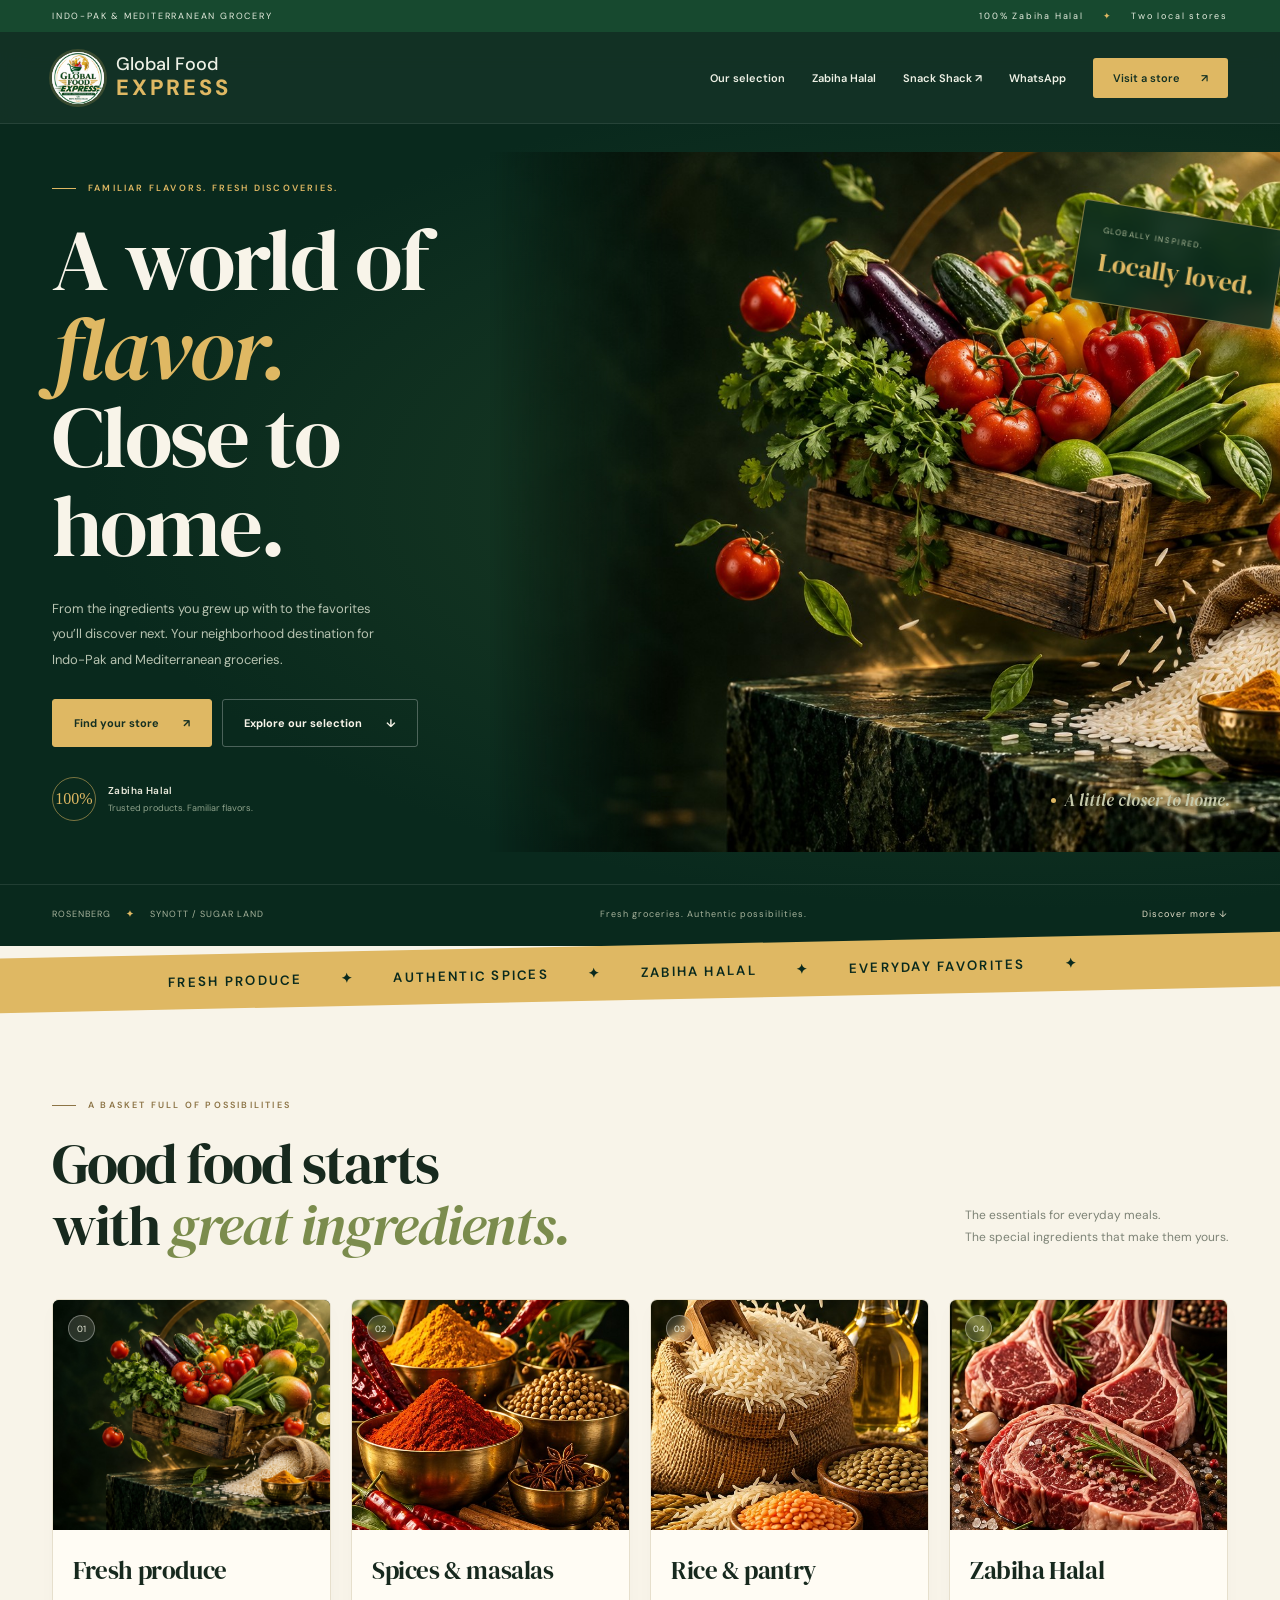
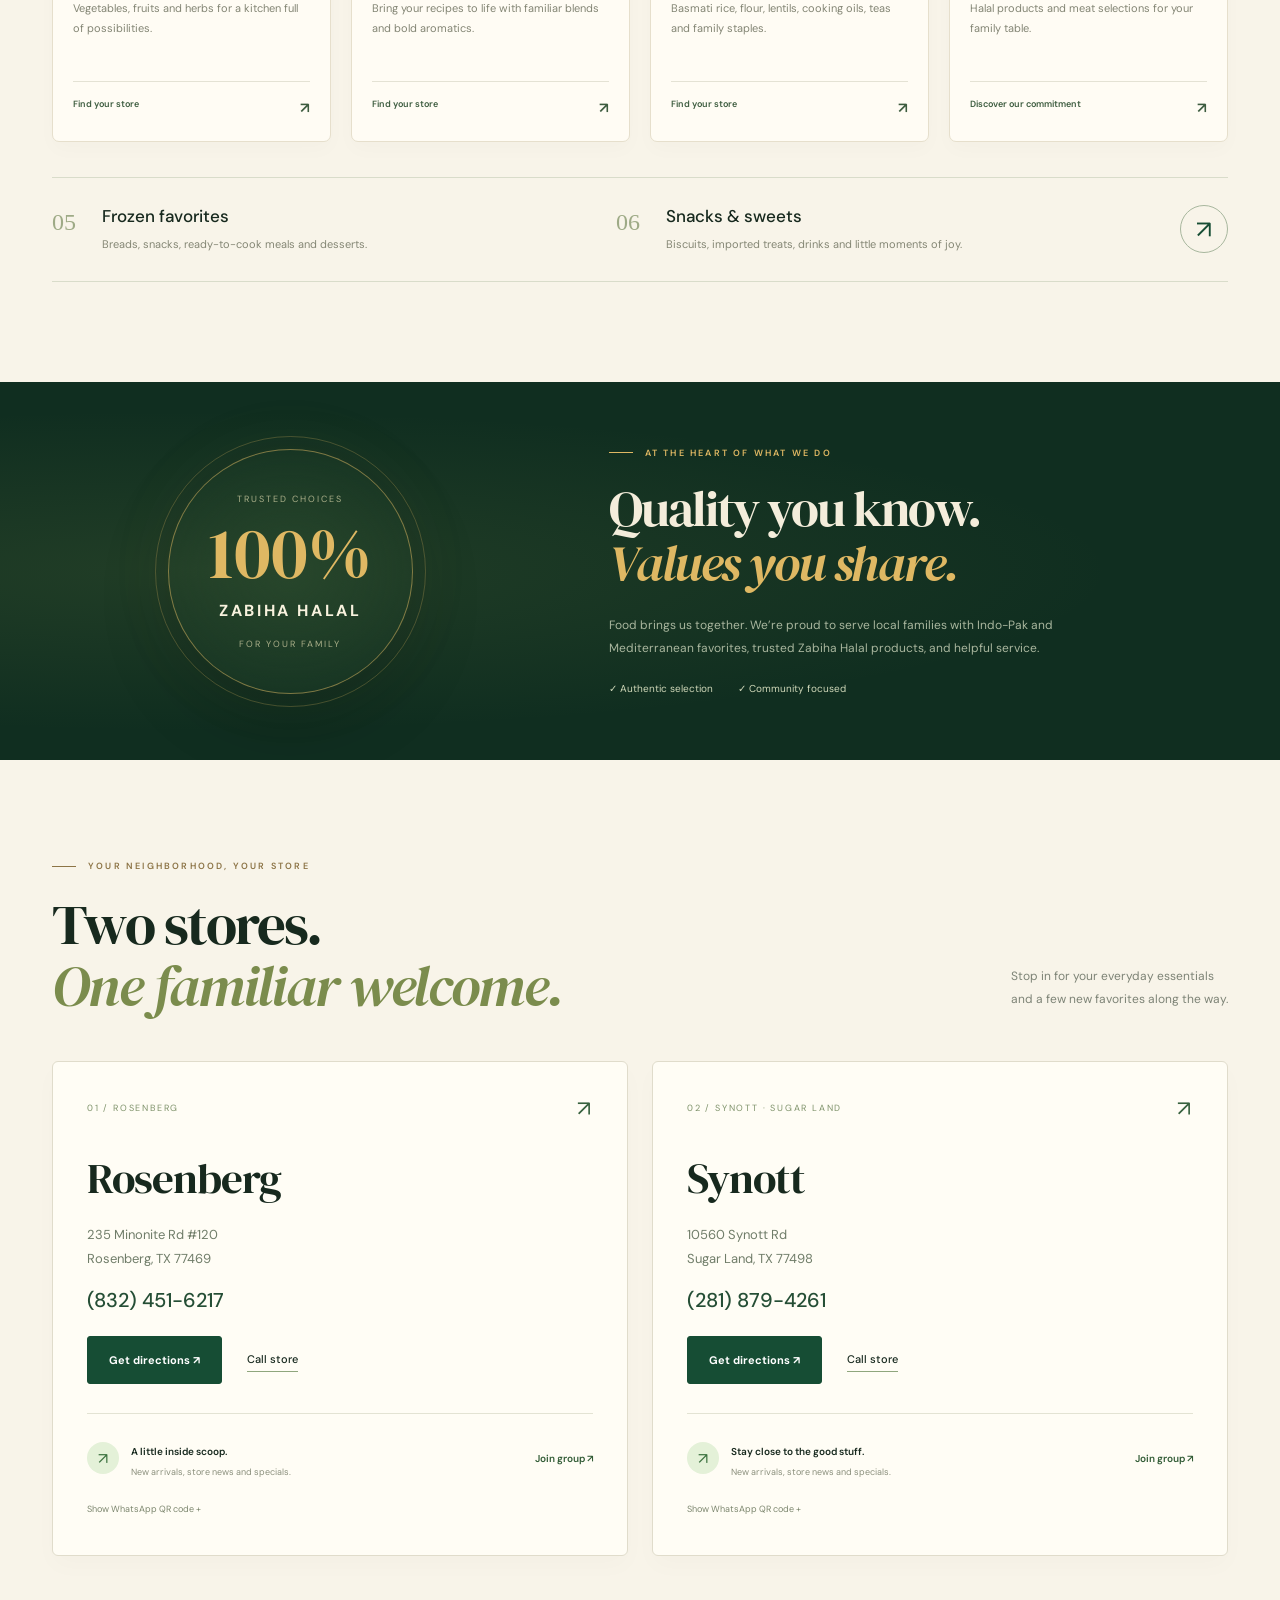
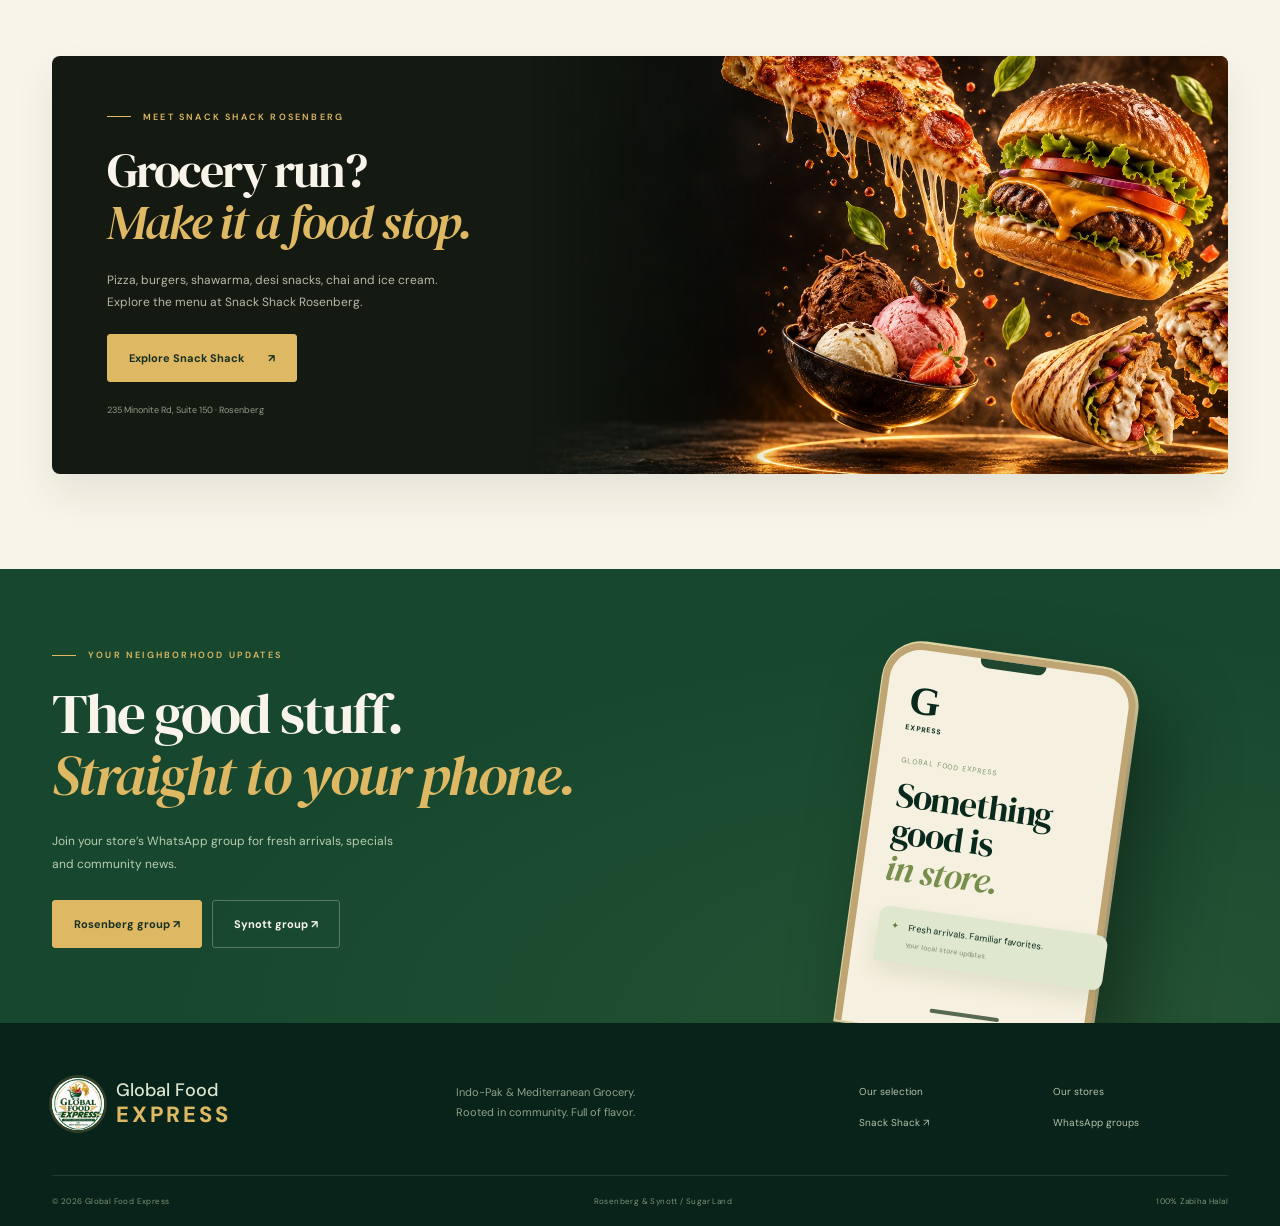
==== commit 8fb5cb25: "Add files via upload" ====
--- a/index.html
+++ b/index.html
@@ -1,15 +1,15 @@
 <!doctype html>
-<html lang="en"><head><meta charset="utf-8"><meta name="viewport" content="width=device-width,initial-scale=1"><meta name="theme-color" content="#09291d"><title>Global Food Express | A World of Flavor, Close to Home</title><meta name="description" content="Discover Indo-Pak and Mediterranean groceries, fresh produce, pantry favorites and 100% Zabiha Halal products at Global Food Express in Rosenberg and Synott, Sugar Land."><link rel="canonical" href="https://globalfoodexpress.com/"><link rel="preconnect" href="https://fonts.googleapis.com"><link rel="preconnect" href="https://fonts.gstatic.com" crossorigin><link href="https://fonts.googleapis.com/css2?family=DM+Sans:wght@400;500;600;700&family=DM+Serif+Display:ital@0;1&display=swap" rel="stylesheet"><link rel="stylesheet" href="images/premium/home.css"></head>
+<html lang="en"><head><meta charset="utf-8"><meta name="viewport" content="width=device-width,initial-scale=1"><meta name="theme-color" content="#09291d"><title>Global Food Express | A World of Flavor, Close to Home</title><meta name="description" content="Discover Indo-Pak and Mediterranean groceries, fresh produce, pantry favorites and 100% Zabiha Halal products at Global Food Express in Rosenberg and Synott, Sugar Land."><link rel="canonical" href="https://globalfoodexpress.com/"><link rel="preconnect" href="https://fonts.googleapis.com"><link rel="preconnect" href="https://fonts.gstatic.com" crossorigin><link href="https://fonts.googleapis.com/css2?family=DM+Sans:wght@400;500;600;700&family=DM+Serif+Display:ital@0;1&display=swap" rel="stylesheet"><link rel="stylesheet" href="home.css"></head>
 <body><a class="skip" href="#main">Skip to content</a>
 <div class="topbar"><div class="wrap topbar-in"><span>INDO-PAK & MEDITERRANEAN GROCERY</span><span>100% Zabiha Halal <i>✦</i> Two local stores</span></div></div>
 <header class="header"><div class="wrap nav"><a class="brand" href="#home" aria-label="Global Food Express home"><img src="images/logo.png" alt="Global Food Express logo" width="52" height="52"><span>Global Food<strong>EXPRESS</strong></span></a><button class="menu-toggle" aria-expanded="false" aria-controls="navigation" aria-label="Open navigation"><span></span><span></span></button><nav id="navigation" aria-label="Main navigation"><a href="#products">Our selection</a><a href="#halal">Zabiha Halal</a><a href="/snackshack/">Snack Shack ↗</a><a href="#whatsapp">WhatsApp</a><a class="nav-cta" href="#locations">Visit a store <span>↗</span></a></nav></div></header>
-<main id="main"><section class="hero" id="home"><div class="hero-glow"></div><div class="wrap hero-in"><div class="hero-copy"><p class="eyebrow"><span></span> Familiar flavors. Fresh discoveries.</p><h1>A world of<br><em>flavor.</em><br>Close to home.</h1><p class="lead">From the ingredients you grew up with to the favorites you’ll discover next. Your neighborhood destination for Indo-Pak and Mediterranean groceries.</p><div class="actions"><a class="btn gold" href="#locations">Find your store <span>↗</span></a><a class="btn ghost" href="#products">Explore our selection <span>↓</span></a></div><div class="hero-proof"><span class="seal-mini">100%</span><p><strong>Zabiha Halal</strong><span>Trusted products. Familiar flavors.</span></p></div></div><figure class="hero-visual" id="hero-visual"><img src="images/premium/grocery-hero.jpg" alt="Illustration of fresh produce and pantry ingredients suspended above a market crate" fetchpriority="high" width="1536" height="1024"><figcaption><span class="dot"></span> A little closer to home.</figcaption><div class="floating-tag"><span>GLOBALLY INSPIRED.</span><strong>Locally loved.</strong></div></figure></div><div class="wrap hero-foot"><span>ROSENBERG <b>✦</b> SYNOTT / SUGAR LAND</span><span>Fresh groceries. Authentic possibilities.</span><a href="#products">Discover more ↓</a></div></section>
+<main id="main"><section class="hero" id="home"><div class="hero-glow"></div><div class="wrap hero-in"><div class="hero-copy"><p class="eyebrow"><span></span> Familiar flavors. Fresh discoveries.</p><h1>A world of<br><em>flavor.</em><br>Close to home.</h1><p class="lead">From the ingredients you grew up with to the favorites you’ll discover next. Your neighborhood destination for Indo-Pak and Mediterranean groceries.</p><div class="actions"><a class="btn gold" href="#locations">Find your store <span>↗</span></a><a class="btn ghost" href="#products">Explore our selection <span>↓</span></a></div><div class="hero-proof"><span class="seal-mini">100%</span><p><strong>Zabiha Halal</strong><span>Trusted products. Familiar flavors.</span></p></div></div><figure class="hero-visual" id="hero-visual"><img src="grocery-hero.jpg" alt="Illustration of fresh produce and pantry ingredients suspended above a market crate" fetchpriority="high" width="1536" height="1024"><figcaption><span class="dot"></span> A little closer to home.</figcaption><div class="floating-tag"><span>GLOBALLY INSPIRED.</span><strong>Locally loved.</strong></div></figure></div><div class="wrap hero-foot"><span>ROSENBERG <b>✦</b> SYNOTT / SUGAR LAND</span><span>Fresh groceries. Authentic possibilities.</span><a href="#products">Discover more ↓</a></div></section>
 <div class="ribbon" aria-hidden="true"><span>FRESH PRODUCE <b>✦</b> AUTHENTIC SPICES <b>✦</b> ZABIHA HALAL <b>✦</b> EVERYDAY FAVORITES <b>✦</b></span></div>
 <section class="selection section" id="products"><div class="wrap"><div class="section-heading"><div><p class="eyebrow dark">A basket full of possibilities</p><h2>Good food starts<br>with <em>great ingredients.</em></h2></div><p>The essentials for everyday meals.<br>The special ingredients that make them yours.</p></div><div class="category-grid">
-<article class="category"><div class="category-image"><img src="images/premium/grocery-hero.jpg" alt="Fresh vegetables, fruits and herbs" loading="lazy"><span class="category-index">01</span></div><div class="category-copy"><h3>Fresh produce</h3><p>Vegetables, fruits and herbs for a kitchen full of possibilities.</p><a href="#locations" aria-label="Find fresh produce at your nearest store">Find your store <span>↗</span></a></div></article>
-<article class="category"><div class="category-image"><img src="images/premium/spices.jpg" alt="Bowls of spices, chilies and aromatic seasonings" loading="lazy"><span class="category-index">02</span></div><div class="category-copy"><h3>Spices & masalas</h3><p>Bring your recipes to life with familiar blends and bold aromatics.</p><a href="#locations" aria-label="Find spices and masalas at your nearest store">Find your store <span>↗</span></a></div></article>
-<article class="category"><div class="category-image"><img src="images/premium/pantry.jpg" alt="Rice, lentils and pantry essentials" loading="lazy"><span class="category-index">03</span></div><div class="category-copy"><h3>Rice & pantry</h3><p>Basmati rice, flour, lentils, cooking oils, teas and family staples.</p><a href="#locations" aria-label="Find rice and pantry items at your nearest store">Find your store <span>↗</span></a></div></article>
-<article class="category"><div class="category-image"><img src="images/premium/halal.jpg" alt="Illustration of fresh meat cuts on a wooden board" loading="lazy"><span class="category-index">04</span></div><div class="category-copy"><h3>Zabiha Halal</h3><p>Halal products and meat selections for your family table.</p><a href="#halal">Discover our commitment <span>↗</span></a></div></article>
+<article class="category"><div class="category-image"><img src="grocery-hero.jpg" alt="Fresh vegetables, fruits and herbs" loading="lazy"><span class="category-index">01</span></div><div class="category-copy"><h3>Fresh produce</h3><p>Vegetables, fruits and herbs for a kitchen full of possibilities.</p><a href="#locations" aria-label="Find fresh produce at your nearest store">Find your store <span>↗</span></a></div></article>
+<article class="category"><div class="category-image"><img src="spices.jpg" alt="Bowls of spices, chilies and aromatic seasonings" loading="lazy"><span class="category-index">02</span></div><div class="category-copy"><h3>Spices & masalas</h3><p>Bring your recipes to life with familiar blends and bold aromatics.</p><a href="#locations" aria-label="Find spices and masalas at your nearest store">Find your store <span>↗</span></a></div></article>
+<article class="category"><div class="category-image"><img src="pantry.jpg" alt="Rice, lentils and pantry essentials" loading="lazy"><span class="category-index">03</span></div><div class="category-copy"><h3>Rice & pantry</h3><p>Basmati rice, flour, lentils, cooking oils, teas and family staples.</p><a href="#locations" aria-label="Find rice and pantry items at your nearest store">Find your store <span>↗</span></a></div></article>
+<article class="category"><div class="category-image"><img src="halal.jpg" alt="Illustration of fresh meat cuts on a wooden board" loading="lazy"><span class="category-index">04</span></div><div class="category-copy"><h3>Zabiha Halal</h3><p>Halal products and meat selections for your family table.</p><a href="#halal">Discover our commitment <span>↗</span></a></div></article>
 </div><div class="more-selection"><div><span class="small-number">05</span><h3>Frozen favorites</h3><p>Breads, snacks, ready-to-cook meals and desserts.</p></div><div><span class="small-number">06</span><h3>Snacks & sweets</h3><p>Biscuits, imported treats, drinks and little moments of joy.</p></div><a class="circle-link" href="#locations" aria-label="Visit a store to explore the full selection">↗</a></div></div></section>
 <section class="halal-section" id="halal"><div class="wrap halal-in"><div class="halal-seal"><div class="seal-circle"><span>TRUSTED CHOICES</span><strong>100%</strong><b>ZABIHA HALAL</b><span>FOR YOUR FAMILY</span></div></div><div><p class="eyebrow">At the heart of what we do</p><h2>Quality you know.<br><em>Values you share.</em></h2><p>Food brings us together. We’re proud to serve local families with Indo-Pak and Mediterranean favorites, trusted Zabiha Halal products, and helpful service.</p><div class="check-row"><span>✓ Authentic selection</span><span>✓ Community focused</span></div></div></div></section>
 <section class="locations section" id="locations"><div class="wrap"><div class="section-heading"><div><p class="eyebrow dark">Your neighborhood, your store</p><h2>Two stores.<br><em>One familiar welcome.</em></h2></div><p>Stop in for your everyday essentials<br>and a few new favorites along the way.</p></div><div class="store-grid"><article class="store" id="rosenberg"><div class="store-top"><span>01 / ROSENBERG</span><span class="store-arrow">↗</span></div><h3>Rosenberg</h3><p class="address">235 Minonite Rd #120<br>Rosenberg, TX 77469</p><a class="store-phone" href="tel:+18324516217">(832) 451-6217</a><div class="store-actions"><a class="btn green" href="https://www.google.com/maps/search/?api=1&amp;query=Global+Food+Express+235+Minonite+Rd+120+Rosenberg+TX+77469" target="_blank" rel="noopener">Get directions ↗</a><a class="call-link" href="tel:+18324516217">Call store</a></div><div class="store-whatsapp"><span class="wa-icon">↗</span><div><strong>A little inside scoop.</strong><p>New arrivals, store news and specials.</p></div><a href="https://chat.whatsapp.com/LrKw91BB9YaIiEIQb6cS1A?mode=gi_t" target="_blank" rel="noopener" aria-label="Join Rosenberg WhatsApp group">Join group ↗</a></div><button class="qr-toggle" aria-expanded="false" aria-controls="qr-rosenberg">Show WhatsApp QR code +</button><div class="qr-panel" id="qr-rosenberg" hidden><img src="images/rosenberg-qr.png.jpeg" alt="Scan to join Global Food Express Rosenberg WhatsApp group" loading="lazy"></div></article>
@@ -17,4 +17,4 @@
 <section class="snack-section"><div class="wrap"><div class="snack-card"><div class="snack-copy"><p class="eyebrow">Meet Snack Shack Rosenberg</p><h2>Grocery run?<br><em>Make it a food stop.</em></h2><p>Pizza, burgers, shawarma, desi snacks, chai and ice cream. Explore the menu at Snack Shack Rosenberg.</p><a class="btn gold" href="/snackshack/">Explore Snack Shack <span>↗</span></a><p class="snack-address">235 Minonite Rd, Suite 150 · Rosenberg</p></div><img src="snackshack/assets/hero-illusion.jpg" alt="Snack Shack pizza, burger, shawarma and ice cream promotional artwork" loading="lazy"></div></div></section>
 <section class="whatsapp-section" id="whatsapp"><div class="wrap whatsapp-in"><div><p class="eyebrow">Your neighborhood updates</p><h2>The good stuff.<br><em>Straight to your phone.</em></h2><p>Join your store’s WhatsApp group for fresh arrivals, specials and community news.</p><div class="actions"><a class="btn gold" href="https://chat.whatsapp.com/LrKw91BB9YaIiEIQb6cS1A?mode=gi_t" target="_blank" rel="noopener">Rosenberg group ↗</a><a class="btn ghost" href="https://chat.whatsapp.com/JRqweXNZOptEgSO2bE8Drs?mode=gi_t" target="_blank" rel="noopener">Synott group ↗</a></div></div><div class="phone-art" aria-hidden="true"><div class="phone-camera"></div><div class="message-logo">G<span>EXPRESS</span></div><small>GLOBAL FOOD EXPRESS</small><h3>Something<br>good is<br><em>in store.</em></h3><div class="message-bubble"><span>✦</span><div>Fresh arrivals. Familiar favorites.<small>Your local store updates.</small></div></div><div class="phone-bottom"></div></div></div></section></main>
 <footer><div class="wrap"><div class="footer-main"><a class="brand" href="#home"><img src="images/logo.png" alt="Global Food Express logo" width="52" height="52"><span>Global Food<strong>EXPRESS</strong></span></a><p>Indo-Pak & Mediterranean Grocery.<br>Rooted in community. Full of flavor.</p><nav aria-label="Footer navigation"><a href="#products">Our selection</a><a href="#locations">Our stores</a><a href="/snackshack/">Snack Shack ↗</a><a href="#whatsapp">WhatsApp groups</a></nav></div><div class="footer-bottom"><span>© 2026 Global Food Express</span><span>Rosenberg & Synott / Sugar Land</span><span>100% Zabiha Halal</span></div></div></footer>
-<script src="images/premium/home.js"></script></body></html>
+<script src="home.js"></script></body></html>
--- a/home.css
+++ b/home.css
@@ -0,0 +1 @@
+:root{--forest:#09291d;--green:#164d34;--gold:#dfb863;--cream:#f8f4e9;--ink:#17291e;--muted:#758073;--line:#dcded1}*{box-sizing:border-box}html{scroll-behavior:smooth;scroll-padding-top:100px}body{margin:0;font-family:'DM Sans',Arial,sans-serif;background:var(--cream);color:var(--ink);overflow-x:clip}a{color:inherit;text-decoration:none}button{font:inherit}a:focus-visible,button:focus-visible{outline:3px solid #e5b758;outline-offset:5px}[hidden]{display:none!important}.wrap{max-width:1300px;margin:auto;padding:0 52px}.skip{position:absolute;left:20px;top:-80px;background:white;padding:15px;z-index:99}.skip:focus{top:10px}.topbar{background:#17492f;color:#e6eddf;font-size:9px;letter-spacing:1.8px}.topbar-in{display:flex;justify-content:space-between;gap:20px;padding-top:10px;padding-bottom:10px}.topbar i{color:var(--gold);font-style:normal;margin:0 15px}.header{position:sticky;top:0;z-index:30;background:#09291df5;border-bottom:1px solid #ffffff16;backdrop-filter:blur(15px);color:#eef1e6}.nav{height:91px;display:flex;align-items:center;justify-content:space-between;gap:24px}.brand{display:flex;align-items:center;gap:12px;flex-shrink:0}.brand img{width:52px;height:52px;object-fit:contain;border-radius:50%;background:white;box-shadow:0 0 0 3px #dfb86330}.brand>span{font-size:18px;font-weight:500;line-height:1.2}.brand strong{display:block;font-size:22px;font-weight:800;letter-spacing:2.8px;color:var(--gold)}.nav nav{display:flex;align-items:center;gap:27px;font-size:11px;font-weight:600}.nav nav>a:not(.nav-cta):hover{color:var(--gold)}.nav-cta{padding:13px 20px;background:var(--gold);color:#143123;border-radius:3px}.nav-cta span{margin-left:18px}.menu-toggle{display:none}.hero{position:relative;isolation:isolate;background:var(--forest);color:var(--cream);overflow:hidden}.hero-glow{position:absolute;inset:0;z-index:-1;background:radial-gradient(ellipse at 80% 45%,#36572f77,transparent 65%)}.hero-in{position:relative;min-height:760px;display:flex;align-items:center}.hero-copy{z-index:3;position:relative;width:510px;padding:50px 0 55px;pointer-events:none}.hero-copy a{pointer-events:auto}.eyebrow{font-size:9px;letter-spacing:2.2px;text-transform:uppercase;font-weight:600;color:var(--gold);display:flex;align-items:center;gap:12px;margin:0 0 22px}.eyebrow:before{content:'';height:1px;width:24px;background:currentColor}.eyebrow>span{display:none}h1,h2,h3,p{margin-top:0}h1,h2{font-family:'DM Serif Display',Georgia,serif;font-weight:400;letter-spacing:-2px}h1{font-size:87px;line-height:1.02;margin:0 0 25px}h1 em,h2 em{font-weight:400;color:var(--gold)}.lead{font-size:13px;line-height:1.95;color:#b7c3b1;max-width:345px;margin:0 0 27px}.actions{display:flex;flex-wrap:wrap;gap:10px}.btn{display:inline-flex;justify-content:center;align-items:center;gap:24px;font-size:11px;font-weight:700;padding:16px 21px;border-radius:3px;border:1px solid #ffffff45;transition:transform .25s,box-shadow .25s}.btn:hover{transform:translateY(-3px);box-shadow:0 10px 25px #0002}.btn.gold{background:var(--gold);color:#163022;border-color:var(--gold)}.btn.ghost{color:var(--cream)}.btn.green{background:var(--green);border-color:var(--green);color:white}.hero-proof{margin-top:30px;display:flex;align-items:center;gap:12px}.seal-mini{display:flex;align-items:center;justify-content:center;width:44px;height:44px;border:1px solid #dfb86388;border-radius:50%;font-family:Georgia,serif;font-size:16px;color:var(--gold)}.hero-proof p{margin:0;font-size:10px}.hero-proof strong,.hero-proof p span{display:block}.hero-proof strong{font-weight:600;letter-spacing:.4px;color:#e9e9db;margin-bottom:5px}.hero-proof p span{color:#8fa38c;font-size:9px}.hero-visual{position:absolute;width:890px;height:700px;right:-100px;top:28px;margin:0;z-index:1;perspective:1000px}.hero-visual>img{width:100%;height:100%;object-fit:cover;mask-image:linear-gradient(to right,transparent,black 20%,black 93%,transparent);-webkit-mask-image:linear-gradient(to right,transparent,black 20%,black 93%,transparent);transition:transform .5s;will-change:transform}.hero-visual figcaption{position:absolute;right:150px;bottom:40px;display:flex;align-items:center;gap:8px;color:#c5c9ab;font-family:'DM Serif Display',Georgia;font-style:italic;font-size:17px}.dot{width:5px;height:5px;background:var(--gold);border-radius:50%}.floating-tag{position:absolute;right:100px;top:62px;padding:22px;border:1px solid #dfb86388;background:#09291de0;box-shadow:0 20px 45px #0005;backdrop-filter:blur(10px);transform:rotate(9deg);border-radius:4px}.floating-tag span{display:block;font-size:8px;letter-spacing:1.4px;color:#aebc9a;margin-bottom:9px}.floating-tag strong{font-family:'DM Serif Display',Georgia;font-weight:400;font-size:26px;color:var(--gold)}.hero-foot{border-top:1px solid #ffffff19;display:flex;justify-content:space-between;gap:20px;padding-top:23px;padding-bottom:26px;font-size:9px;letter-spacing:1px;color:#a7b39c}.hero-foot b{color:var(--gold);margin:0 12px}.hero-foot a{color:#e4dfc9}.ribbon{padding:18px 0;background:var(--gold);color:var(--forest);white-space:nowrap;text-align:center;transform:rotate(-1.2deg) scale(1.03);position:relative;z-index:4;font-size:13px;font-weight:600;letter-spacing:2px}.ribbon b{margin:0 33px}.section{padding:100px 0}.section-heading{display:flex;justify-content:space-between;align-items:flex-end;gap:45px;margin-bottom:43px}.eyebrow.dark{color:#8c7446}h2{font-size:57px;line-height:1.08;margin:0}h2 em{color:#7b8c4d}.section-heading>p{font-size:12px;line-height:1.9;color:#7d8376;margin:0 0 7px}.category-grid{display:grid;grid-template-columns:repeat(4,minmax(0,1fr));gap:20px}.category{background:#fffcf4;border:1px solid #e6dfcc;border-radius:7px;box-shadow:0 8px 20px #2a3d1f05;overflow:hidden;transition:transform .35s,box-shadow .35s}.category:hover{transform:translateY(-8px);box-shadow:0 20px 30px #153c2514}.category-image{height:230px;position:relative;overflow:hidden;background:var(--forest)}.category-image img{width:100%;height:100%;object-fit:cover;transition:transform .6s}.category:hover img{transform:scale(1.045)}.category:first-child img{object-position:75% center}.category-index{position:absolute;left:15px;top:15px;width:27px;height:27px;background:#fffef125;color:#ecedda;border:1px solid #fff5;border-radius:50%;display:grid;place-items:center;font-size:9px;backdrop-filter:blur(5px)}.category-copy{padding:23px 20px}.category h3{font-family:'DM Serif Display',Georgia;font-size:25px;font-weight:400;letter-spacing:-.4px;margin:0 0 12px}.category p{font-size:11px;line-height:1.8;color:#838574;min-height:60px;margin:0 0 22px}.category a{border-top:1px solid #e4e2d4;display:flex;justify-content:space-between;padding-top:16px;font-size:9px;font-weight:600;color:#3d5c3f}.category a span{font-size:15px}.more-selection{border-top:1px solid #d9dcca;border-bottom:1px solid #d9dcca;margin-top:35px;padding:27px 0;display:grid;grid-template-columns:1fr 1fr auto;gap:30px;align-items:center}.more-selection>div{position:relative;padding-left:50px}.small-number{position:absolute;left:0;top:4px;color:#9eaa86;font-family:Georgia,serif;font-size:24px}.more-selection h3{font-size:17px;font-weight:500;margin:0 0 9px}.more-selection p{font-size:11px;color:#858775;margin:0;line-height:1.6}.circle-link{width:48px;height:48px;border:1px solid #a8b79e;border-radius:50%;display:grid;place-items:center;font-size:25px;color:var(--green)}.halal-section{background:#102e20;color:#f4eddb;padding:65px 0;position:relative;overflow:hidden}.halal-section:before{content:'';position:absolute;inset:0;background:radial-gradient(ellipse at 15% 50%,#8a9b4d24,transparent 60%)}.halal-in{display:grid;grid-template-columns:1fr 1.3fr;gap:80px;align-items:center;position:relative}.halal-seal{display:flex;justify-content:center}.seal-circle{width:245px;height:245px;border:1px solid #d7b26088;border-radius:50%;outline:1px solid #d7b26044;outline-offset:12px;display:flex;align-items:center;justify-content:center;flex-direction:column;background:radial-gradient(circle,#34563466,transparent);box-shadow:0 25px 70px #0003,0 0 70px #b6b85311}.seal-circle span{font-size:9px;letter-spacing:2px;color:#aaaf89}.seal-circle strong{font-family:'DM Serif Display',Georgia;font-size:73px;color:var(--gold);font-weight:400;line-height:1.3}.seal-circle b{font-size:16px;letter-spacing:2.6px;margin-bottom:17px;color:#f8f2de}.halal-in h2{font-size:51px}.halal-in h2 em{color:var(--gold)}.halal-in p:not(.eyebrow){color:#a9b69e;font-size:12px;line-height:1.9;max-width:480px;margin:23px 0}.check-row{display:flex;gap:25px;font-size:10px;color:#d0d8b9}.store-grid{display:grid;grid-template-columns:1fr 1fr;gap:24px}.store{background:#fffdf5;border:1px solid #e0dccb;border-radius:6px;padding:32px 34px;position:relative;overflow:hidden;box-shadow:0 10px 25px #29441905}.store-top{display:flex;justify-content:space-between;align-items:center;color:#7e926a;letter-spacing:1.8px;font-size:9px}.store-arrow{font-size:22px;color:#37613e}.store h3{font-family:'DM Serif Display',Georgia;font-weight:400;font-size:43px;letter-spacing:-1px;margin:25px 0 16px}.address{font-size:13px;line-height:1.9;color:#707d69;margin-bottom:15px}.store-phone{font-size:20px;font-weight:500;color:#254e35;display:block;margin-bottom:23px}.store-actions{display:flex;gap:25px;align-items:center}.call-link{font-size:11px;font-weight:500;border-bottom:1px solid #8fa67d;padding:5px 0}.store-whatsapp{margin-top:29px;padding-top:25px;border-top:1px solid #e3e3d3;display:flex;align-items:center;gap:12px}.wa-icon{background:#e4f1d8;color:#3b713e;display:grid;place-items:center;flex-shrink:0;width:32px;height:32px;border-radius:50%}.store-whatsapp strong{font-size:10px;font-weight:600}.store-whatsapp p{font-size:9px;margin:6px 0 0;color:#8a8f7c}.store-whatsapp>a{margin-left:auto;font-size:10px;color:#325c36;white-space:nowrap;font-weight:600}.qr-toggle{margin-top:17px;border:0;background:transparent;color:#7c866e;font-size:9px;cursor:pointer;padding:8px 0}.qr-panel{padding:15px 0}.qr-panel img{width:160px;height:160px;object-fit:contain;background:white}.snack-section{padding:0 0 95px}.snack-card{background:#141a12;border-radius:8px;position:relative;min-height:415px;overflow:hidden;color:var(--cream);box-shadow:0 20px 40px #162e1a16}.snack-copy{padding:55px;width:53%;position:relative;z-index:2;pointer-events:none}.snack-copy a{pointer-events:auto}.snack-copy h2{font-size:48px}.snack-copy h2 em{color:var(--gold)}.snack-copy>p:not(.eyebrow){font-size:12px;line-height:1.9;color:#b9b9a6;max-width:350px;margin:20px 0}.snack-copy p.snack-address{font-size:9px;margin-bottom:0;color:#929c87}.snack-card>img{position:absolute;right:-80px;top:0;width:66%;height:100%;object-fit:cover;mask-image:linear-gradient(to right,transparent,black 32%);-webkit-mask-image:linear-gradient(to right,transparent,black 32%)}.whatsapp-section{background:#17482f;color:var(--cream);padding:80px 0 0;overflow:hidden;position:relative}.whatsapp-section:after{content:'';position:absolute;inset:0;pointer-events:none;background:radial-gradient(ellipse at 85% 100%,#81994e22,transparent 60%)}.whatsapp-in{display:grid;grid-template-columns:1.3fr 1fr;align-items:center;gap:70px;position:relative;z-index:1}.whatsapp-in>div:first-child{padding-bottom:75px}.whatsapp-in h2{font-size:57px}.whatsapp-in h2 em{color:var(--gold)}.whatsapp-in p:not(.eyebrow){font-size:12px;line-height:1.9;color:#bbccb0;max-width:350px;margin:24px 0}.phone-art{justify-self:center;width:255px;height:385px;border:7px solid #bfa573;border-bottom:0;border-radius:38px 38px 0 0;background:#f5f0df;box-shadow:30px 30px 80px #0006,1px 0 0 2px #eddfac;transform:rotate(8deg);position:relative;margin-bottom:-20px;padding:30px 23px;color:var(--forest)}.phone-camera{position:absolute;width:66px;height:9px;background:#214630;border-radius:0 0 8px 8px;top:0;left:calc(50% - 33px)}.message-logo{margin-top:5px;font-family:Georgia,serif;font-weight:bold;font-size:40px;line-height:.8}.message-logo span{display:block;font:7px 'DM Sans',Arial;font-weight:700;letter-spacing:1px;margin-top:7px}.phone-art>small{display:block;font-size:7px;letter-spacing:1px;margin-top:24px;color:#79926b}.phone-art h3{font-family:'DM Serif Display',Georgia;font-weight:400;font-size:35px;line-height:1.05;margin:12px 0 20px;letter-spacing:-1px}.phone-art h3 em{color:#788e4c}.message-bubble{display:flex;gap:9px;border-radius:10px 10px 10px 0;background:#dfe8cf;padding:13px;font-size:9px;line-height:1.5;box-shadow:0 10px 20px #1e401617;margin-right:-35px}.message-bubble>span{color:#5d793d}.message-bubble small{font-size:7px;color:#7c8c6b;display:block;margin-top:5px}.phone-bottom{position:absolute;bottom:20px;left:calc(50% - 35px);width:70px;height:4px;border-radius:3px;background:#576950}footer{background:#082319;color:#dce5cf;padding:55px 0 20px}.footer-main{display:grid;grid-template-columns:1fr 1fr 1fr;gap:35px;align-items:start;padding-bottom:45px}.footer-main>p{font-size:11px;color:#8fa289;line-height:1.8;margin:5px 0}.footer-main nav{display:grid;grid-template-columns:1fr 1fr;gap:18px;font-size:10px;color:#b3c2a8;margin-top:7px}.footer-bottom{border-top:1px solid #ffffff1a;padding-top:20px;display:flex;justify-content:space-between;gap:20px;font-size:8px;letter-spacing:.4px;color:#7c9476}@media(min-width:1550px){.hero-visual{right:-40px}}@media(max-width:1100px){.wrap{padding-left:32px;padding-right:32px}.nav nav{gap:19px;font-size:10px}.brand>span{font-size:16px}.brand strong{font-size:20px}.hero-visual{right:-210px;opacity:.9}.category-grid{grid-template-columns:repeat(2,minmax(0,1fr))}.category-image{height:280px}.category p{min-height:0}.hero-copy{width:470px}.store{padding:28px}.store-whatsapp{flex-wrap:wrap}.store-whatsapp>a{margin-left:0}.halal-in{gap:50px}.snack-copy{padding:40px}.snack-copy h2{font-size:43px}}@media(max-width:720px){html{scroll-padding-top:88px}.wrap{padding-left:22px;padding-right:22px}.topbar-in{padding-top:9px;padding-bottom:9px;font-size:7px;letter-spacing:1px}.topbar-in>span:last-child{display:none}.nav{height:78px}.brand img{width:45px;height:45px}.brand>span{font-size:15px}.brand strong{font-size:18px;letter-spacing:2px}.menu-toggle{display:flex;width:40px;height:40px;flex-direction:column;gap:7px;justify-content:center;align-items:center;background:none;border:1px solid #ffffff35;border-radius:3px;color:var(--gold);cursor:pointer}.menu-toggle span{height:1px;width:18px;background:currentColor}.nav nav{display:none;position:absolute;top:78px;left:0;right:0;flex-direction:column;align-items:stretch;background:#09291d;padding:20px 24px;gap:0;box-shadow:0 15px 30px #0003}.nav nav.open{display:flex}.nav nav a{padding:15px 0;font-size:13px}.nav nav .nav-cta{padding:15px;margin-top:10px;text-align:center}.hero-in{min-height:965px;display:block}.hero-copy{width:100%;padding:40px 0 0}.eyebrow{font-size:8px;letter-spacing:1.6px;margin-bottom:20px}h1{font-size:66px;line-height:1.02;letter-spacing:-1.7px;margin-bottom:22px}.lead{font-size:12px;line-height:1.85;max-width:315px}.btn{font-size:10px;padding:14px 17px;gap:15px}.hero-proof{margin-top:23px}.hero-visual{width:630px;height:465px;right:-150px;top:510px;opacity:1}.hero-visual>img{mask-image:linear-gradient(to bottom,transparent,black 15%,black 85%,transparent);-webkit-mask-image:linear-gradient(to bottom,transparent,black 15%,black 85%,transparent)}.floating-tag{top:50px;right:170px;padding:14px;transform:rotate(8deg)}.floating-tag span{font-size:6px}.floating-tag strong{font-size:20px}.hero-visual figcaption{right:175px;bottom:42px;font-size:14px}.hero-foot{font-size:7px;line-height:1.7;padding-top:17px;padding-bottom:22px;gap:12px}.hero-foot>span:nth-child(2){display:none}.hero-foot b{margin:0 5px}.ribbon{font-size:9px;letter-spacing:1px;padding:15px 0}.ribbon b{margin:0 12px}.section{padding:65px 0}.section-heading{display:block;margin-bottom:30px}h2{font-size:42px;letter-spacing:-1.4px}.section-heading>p{font-size:11px;margin:22px 0 0}.category-grid{gap:13px}.category-image{height:180px}.category-copy{padding:18px 14px}.category h3{font-size:23px;line-height:1.1;margin-bottom:10px}.category p{font-size:10px;line-height:1.7;min-height:70px;margin-bottom:18px}.category a{font-size:8px;line-height:1.5;gap:10px}.category-index{left:10px;top:10px;width:23px;height:23px;font-size:8px}.more-selection{grid-template-columns:1fr;gap:26px;padding:25px 0}.more-selection>div{padding-left:45px}.more-selection h3{font-size:16px}.more-selection p{font-size:10px}.more-selection .circle-link{display:none}.halal-section{padding:60px 0}.halal-in{grid-template-columns:1fr;gap:42px}.seal-circle{width:180px;height:180px}.seal-circle strong{font-size:52px}.seal-circle span{font-size:7px}.seal-circle b{font-size:12px;margin-bottom:14px}.halal-in h2{font-size:41px}.halal-in p:not(.eyebrow){font-size:12px}.check-row{font-size:9px;gap:20px}.store-grid{grid-template-columns:1fr;gap:18px}.store{padding:26px}.store h3{font-size:38px;margin-top:20px}.store-top{font-size:8px}.store-phone{font-size:19px}.store-whatsapp strong{font-size:10px}.store-whatsapp p{font-size:8px}.store-whatsapp>a{margin-left:auto}.snack-section{padding-bottom:65px}.snack-card{min-height:650px}.snack-copy{padding:30px 25px;width:100%}.snack-copy h2{font-size:40px}.snack-copy>p:not(.eyebrow){max-width:270px;font-size:11px}.snack-copy p.snack-address{font-size:8px}.snack-card>img{width:130%;height:330px;right:-70px;top:auto;bottom:0;mask-image:linear-gradient(to bottom,transparent,black 25%);-webkit-mask-image:linear-gradient(to bottom,transparent,black 25%)}.whatsapp-section{padding-top:60px}.whatsapp-in{grid-template-columns:1fr;gap:15px}.whatsapp-in h2{font-size:43px}.whatsapp-in>div:first-child{padding-bottom:25px}.whatsapp-in p:not(.eyebrow){font-size:12px}.phone-art{width:235px;height:350px;margin-top:10px}.phone-art h3{font-size:31px}.footer-main{grid-template-columns:1fr;gap:25px;padding-bottom:35px}.footer-main>p{font-size:11px}.footer-main nav{gap:20px}.footer-bottom{flex-wrap:wrap;line-height:1.8;font-size:8px;gap:10px}footer{padding-top:40px}}@media(max-width:360px){h1{font-size:59px}.hero-in{min-height:1020px}.hero-visual{top:570px}.category-grid{grid-template-columns:1fr}.category-image{height:250px}.category p{min-height:0}.store-whatsapp>a{margin-left:44px}}@media(prefers-reduced-motion:reduce){*{scroll-behavior:auto!important;transition:none!important;animation:none!important}}
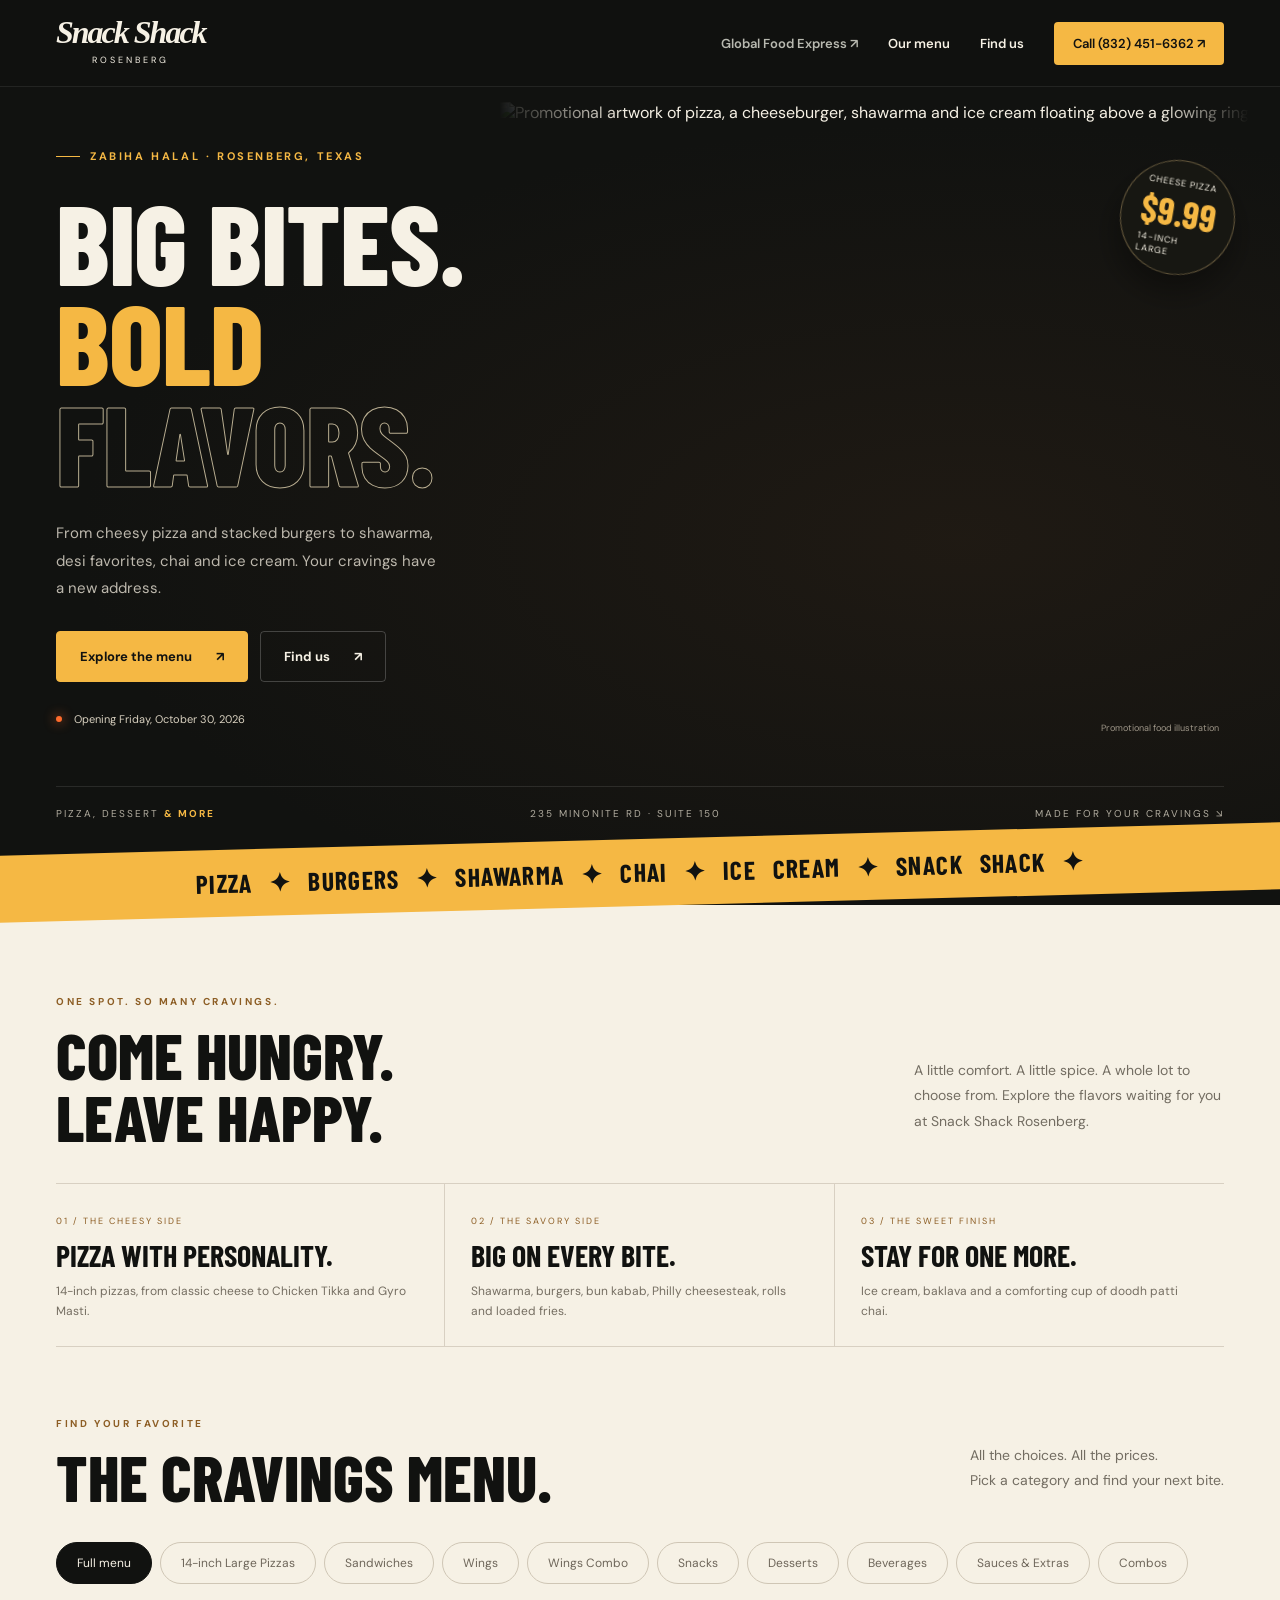
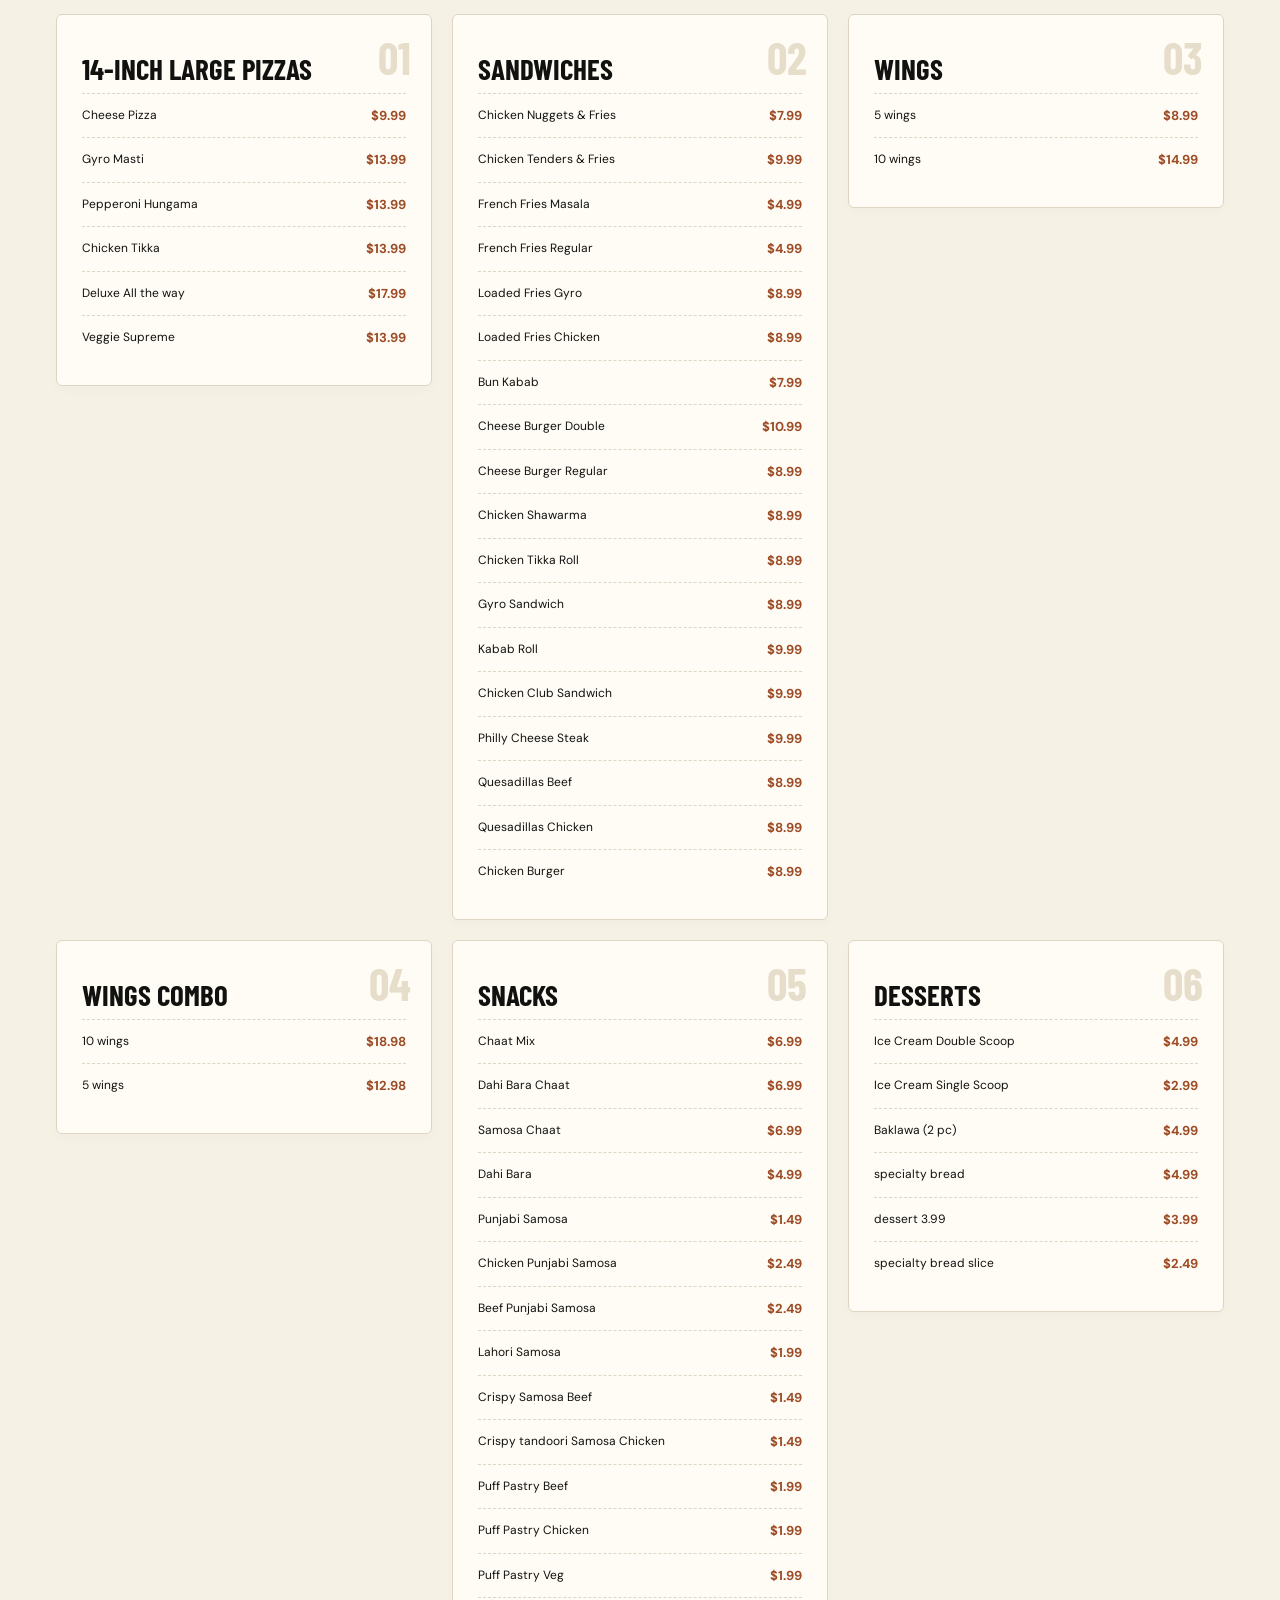
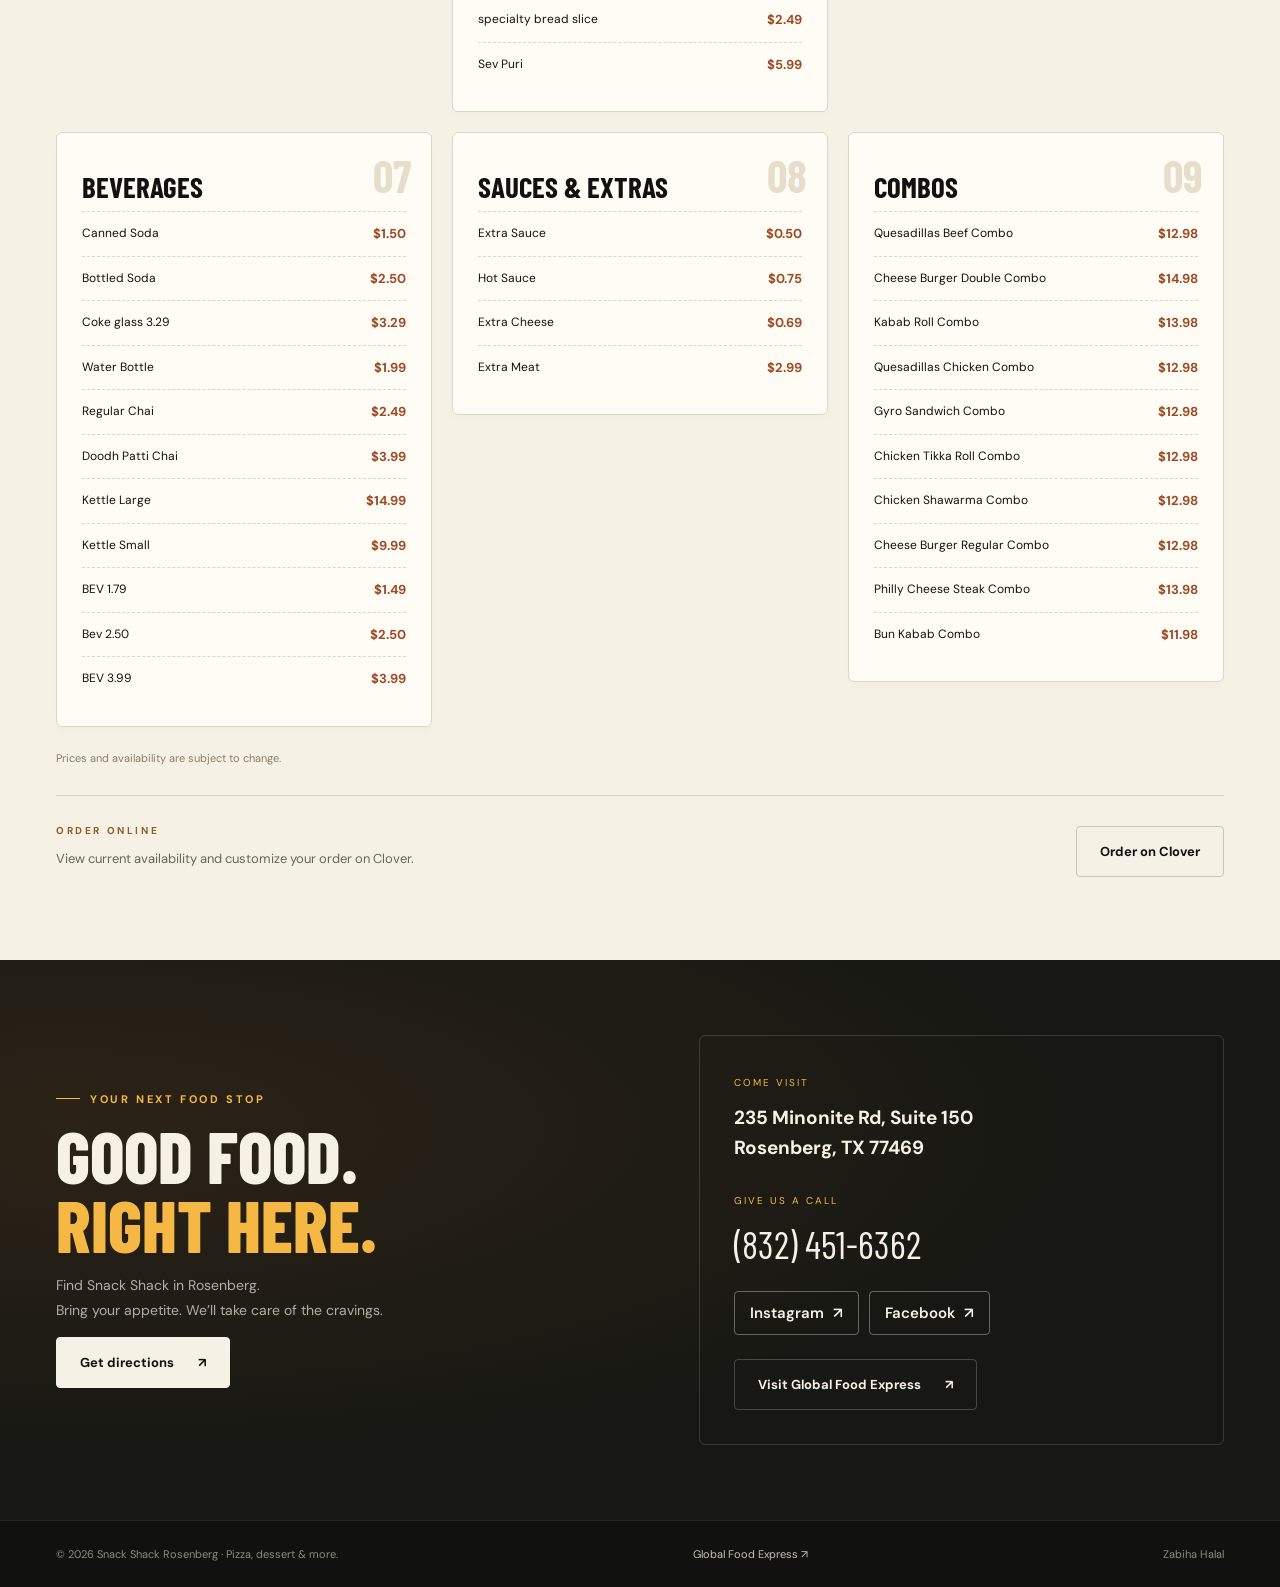
==== commit dc4791f9: "Rename index (1).html to index.html" ====
--- a/index.html
+++ b/index.html
@@ -1,20 +1,107 @@
-<!doctype html>
-<html lang="en"><head><meta charset="utf-8"><meta name="viewport" content="width=device-width,initial-scale=1"><meta name="theme-color" content="#09291d"><title>Global Food Express | A World of Flavor, Close to Home</title><meta name="description" content="Discover Indo-Pak and Mediterranean groceries, fresh produce, pantry favorites and 100% Zabiha Halal products at Global Food Express in Rosenberg and Synott, Sugar Land."><link rel="canonical" href="https://globalfoodexpress.com/"><link rel="preconnect" href="https://fonts.googleapis.com"><link rel="preconnect" href="https://fonts.gstatic.com" crossorigin><link href="https://fonts.googleapis.com/css2?family=DM+Sans:wght@400;500;600;700&family=DM+Serif+Display:ital@0;1&display=swap" rel="stylesheet"><link rel="stylesheet" href="home.css"></head>
-<body><a class="skip" href="#main">Skip to content</a>
-<div class="topbar"><div class="wrap topbar-in"><span>INDO-PAK & MEDITERRANEAN GROCERY</span><span>100% Zabiha Halal <i>✦</i> Two local stores</span></div></div>
-<header class="header"><div class="wrap nav"><a class="brand" href="#home" aria-label="Global Food Express home"><img src="images/logo.png" alt="Global Food Express logo" width="52" height="52"><span>Global Food<strong>EXPRESS</strong></span></a><button class="menu-toggle" aria-expanded="false" aria-controls="navigation" aria-label="Open navigation"><span></span><span></span></button><nav id="navigation" aria-label="Main navigation"><a href="#products">Our selection</a><a href="#halal">Zabiha Halal</a><a href="/snackshack/">Snack Shack ↗</a><a href="#whatsapp">WhatsApp</a><a class="nav-cta" href="#locations">Visit a store <span>↗</span></a></nav></div></header>
-<main id="main"><section class="hero" id="home"><div class="hero-glow"></div><div class="wrap hero-in"><div class="hero-copy"><p class="eyebrow"><span></span> Familiar flavors. Fresh discoveries.</p><h1>A world of<br><em>flavor.</em><br>Close to home.</h1><p class="lead">From the ingredients you grew up with to the favorites you’ll discover next. Your neighborhood destination for Indo-Pak and Mediterranean groceries.</p><div class="actions"><a class="btn gold" href="#locations">Find your store <span>↗</span></a><a class="btn ghost" href="#products">Explore our selection <span>↓</span></a></div><div class="hero-proof"><span class="seal-mini">100%</span><p><strong>Zabiha Halal</strong><span>Trusted products. Familiar flavors.</span></p></div></div><figure class="hero-visual" id="hero-visual"><img src="grocery-hero.jpg" alt="Illustration of fresh produce and pantry ingredients suspended above a market crate" fetchpriority="high" width="1536" height="1024"><figcaption><span class="dot"></span> A little closer to home.</figcaption><div class="floating-tag"><span>GLOBALLY INSPIRED.</span><strong>Locally loved.</strong></div></figure></div><div class="wrap hero-foot"><span>ROSENBERG <b>✦</b> SYNOTT / SUGAR LAND</span><span>Fresh groceries. Authentic possibilities.</span><a href="#products">Discover more ↓</a></div></section>
-<div class="ribbon" aria-hidden="true"><span>FRESH PRODUCE <b>✦</b> AUTHENTIC SPICES <b>✦</b> ZABIHA HALAL <b>✦</b> EVERYDAY FAVORITES <b>✦</b></span></div>
-<section class="selection section" id="products"><div class="wrap"><div class="section-heading"><div><p class="eyebrow dark">A basket full of possibilities</p><h2>Good food starts<br>with <em>great ingredients.</em></h2></div><p>The essentials for everyday meals.<br>The special ingredients that make them yours.</p></div><div class="category-grid">
-<article class="category"><div class="category-image"><img src="grocery-hero.jpg" alt="Fresh vegetables, fruits and herbs" loading="lazy"><span class="category-index">01</span></div><div class="category-copy"><h3>Fresh produce</h3><p>Vegetables, fruits and herbs for a kitchen full of possibilities.</p><a href="#locations" aria-label="Find fresh produce at your nearest store">Find your store <span>↗</span></a></div></article>
-<article class="category"><div class="category-image"><img src="spices.jpg" alt="Bowls of spices, chilies and aromatic seasonings" loading="lazy"><span class="category-index">02</span></div><div class="category-copy"><h3>Spices & masalas</h3><p>Bring your recipes to life with familiar blends and bold aromatics.</p><a href="#locations" aria-label="Find spices and masalas at your nearest store">Find your store <span>↗</span></a></div></article>
-<article class="category"><div class="category-image"><img src="pantry.jpg" alt="Rice, lentils and pantry essentials" loading="lazy"><span class="category-index">03</span></div><div class="category-copy"><h3>Rice & pantry</h3><p>Basmati rice, flour, lentils, cooking oils, teas and family staples.</p><a href="#locations" aria-label="Find rice and pantry items at your nearest store">Find your store <span>↗</span></a></div></article>
-<article class="category"><div class="category-image"><img src="halal.jpg" alt="Illustration of fresh meat cuts on a wooden board" loading="lazy"><span class="category-index">04</span></div><div class="category-copy"><h3>Zabiha Halal</h3><p>Halal products and meat selections for your family table.</p><a href="#halal">Discover our commitment <span>↗</span></a></div></article>
-</div><div class="more-selection"><div><span class="small-number">05</span><h3>Frozen favorites</h3><p>Breads, snacks, ready-to-cook meals and desserts.</p></div><div><span class="small-number">06</span><h3>Snacks & sweets</h3><p>Biscuits, imported treats, drinks and little moments of joy.</p></div><a class="circle-link" href="#locations" aria-label="Visit a store to explore the full selection">↗</a></div></div></section>
-<section class="halal-section" id="halal"><div class="wrap halal-in"><div class="halal-seal"><div class="seal-circle"><span>TRUSTED CHOICES</span><strong>100%</strong><b>ZABIHA HALAL</b><span>FOR YOUR FAMILY</span></div></div><div><p class="eyebrow">At the heart of what we do</p><h2>Quality you know.<br><em>Values you share.</em></h2><p>Food brings us together. We’re proud to serve local families with Indo-Pak and Mediterranean favorites, trusted Zabiha Halal products, and helpful service.</p><div class="check-row"><span>✓ Authentic selection</span><span>✓ Community focused</span></div></div></div></section>
-<section class="locations section" id="locations"><div class="wrap"><div class="section-heading"><div><p class="eyebrow dark">Your neighborhood, your store</p><h2>Two stores.<br><em>One familiar welcome.</em></h2></div><p>Stop in for your everyday essentials<br>and a few new favorites along the way.</p></div><div class="store-grid"><article class="store" id="rosenberg"><div class="store-top"><span>01 / ROSENBERG</span><span class="store-arrow">↗</span></div><h3>Rosenberg</h3><p class="address">235 Minonite Rd #120<br>Rosenberg, TX 77469</p><a class="store-phone" href="tel:+18324516217">(832) 451-6217</a><div class="store-actions"><a class="btn green" href="https://www.google.com/maps/search/?api=1&amp;query=Global+Food+Express+235+Minonite+Rd+120+Rosenberg+TX+77469" target="_blank" rel="noopener">Get directions ↗</a><a class="call-link" href="tel:+18324516217">Call store</a></div><div class="store-whatsapp"><span class="wa-icon">↗</span><div><strong>A little inside scoop.</strong><p>New arrivals, store news and specials.</p></div><a href="https://chat.whatsapp.com/LrKw91BB9YaIiEIQb6cS1A?mode=gi_t" target="_blank" rel="noopener" aria-label="Join Rosenberg WhatsApp group">Join group ↗</a></div><button class="qr-toggle" aria-expanded="false" aria-controls="qr-rosenberg">Show WhatsApp QR code +</button><div class="qr-panel" id="qr-rosenberg" hidden><img src="images/rosenberg-qr.png.jpeg" alt="Scan to join Global Food Express Rosenberg WhatsApp group" loading="lazy"></div></article>
-<article class="store" id="synott"><div class="store-top"><span>02 / SYNOTT · SUGAR LAND</span><span class="store-arrow">↗</span></div><h3>Synott</h3><p class="address">10560 Synott Rd<br>Sugar Land, TX 77498</p><a class="store-phone" href="tel:+12818794261">(281) 879-4261</a><div class="store-actions"><a class="btn green" href="https://www.google.com/maps/search/?api=1&amp;query=10560+Synott+Rd+Sugar+Land+TX+77498" target="_blank" rel="noopener">Get directions ↗</a><a class="call-link" href="tel:+12818794261">Call store</a></div><div class="store-whatsapp"><span class="wa-icon">↗</span><div><strong>Stay close to the good stuff.</strong><p>New arrivals, store news and specials.</p></div><a href="https://chat.whatsapp.com/JRqweXNZOptEgSO2bE8Drs?mode=gi_t" target="_blank" rel="noopener" aria-label="Join Synott WhatsApp group">Join group ↗</a></div><button class="qr-toggle" aria-expanded="false" aria-controls="qr-synott">Show WhatsApp QR code +</button><div class="qr-panel" id="qr-synott" hidden><img src="images/synott-qr.png.jpeg" alt="Scan to join Global Food Express Synott WhatsApp group" loading="lazy"></div></article></div></div></section>
-<section class="snack-section"><div class="wrap"><div class="snack-card"><div class="snack-copy"><p class="eyebrow">Meet Snack Shack Rosenberg</p><h2>Grocery run?<br><em>Make it a food stop.</em></h2><p>Pizza, burgers, shawarma, desi snacks, chai and ice cream. Explore the menu at Snack Shack Rosenberg.</p><a class="btn gold" href="/snackshack/">Explore Snack Shack <span>↗</span></a><p class="snack-address">235 Minonite Rd, Suite 150 · Rosenberg</p></div><img src="snackshack/assets/hero-illusion.jpg" alt="Snack Shack pizza, burger, shawarma and ice cream promotional artwork" loading="lazy"></div></div></section>
-<section class="whatsapp-section" id="whatsapp"><div class="wrap whatsapp-in"><div><p class="eyebrow">Your neighborhood updates</p><h2>The good stuff.<br><em>Straight to your phone.</em></h2><p>Join your store’s WhatsApp group for fresh arrivals, specials and community news.</p><div class="actions"><a class="btn gold" href="https://chat.whatsapp.com/LrKw91BB9YaIiEIQb6cS1A?mode=gi_t" target="_blank" rel="noopener">Rosenberg group ↗</a><a class="btn ghost" href="https://chat.whatsapp.com/JRqweXNZOptEgSO2bE8Drs?mode=gi_t" target="_blank" rel="noopener">Synott group ↗</a></div></div><div class="phone-art" aria-hidden="true"><div class="phone-camera"></div><div class="message-logo">G<span>EXPRESS</span></div><small>GLOBAL FOOD EXPRESS</small><h3>Something<br>good is<br><em>in store.</em></h3><div class="message-bubble"><span>✦</span><div>Fresh arrivals. Familiar favorites.<small>Your local store updates.</small></div></div><div class="phone-bottom"></div></div></div></section></main>
-<footer><div class="wrap"><div class="footer-main"><a class="brand" href="#home"><img src="images/logo.png" alt="Global Food Express logo" width="52" height="52"><span>Global Food<strong>EXPRESS</strong></span></a><p>Indo-Pak & Mediterranean Grocery.<br>Rooted in community. Full of flavor.</p><nav aria-label="Footer navigation"><a href="#products">Our selection</a><a href="#locations">Our stores</a><a href="/snackshack/">Snack Shack ↗</a><a href="#whatsapp">WhatsApp groups</a></nav></div><div class="footer-bottom"><span>© 2026 Global Food Express</span><span>Rosenberg & Synott / Sugar Land</span><span>100% Zabiha Halal</span></div></div></footer>
-<script src="home.js"></script></body></html>
+<!doctype html><html lang="en"><head><meta charset="utf-8"><meta name="viewport" content="width=device-width,initial-scale=1"><meta name="theme-color" content="#111210"><title>Snack Shack Rosenberg | Pizza, Burgers, Shawarma & More</title><meta name="description" content="Explore Snack Shack Rosenberg: Zabiha Halal pizza, burgers, shawarma, desi snacks, chai and ice cream. View the full menu and prices at 235 Minonite Rd, Suite 150."><link rel="canonical" href="https://globalfoodexpress.com/snackshack/"><style>
+@import url('https://fonts.googleapis.com/css2?family=Barlow+Condensed:wght@600;700;800;900&family=DM+Sans:wght@400;500;600;700&display=swap');
+:root{--ink:#111210;--paper:#f6f1e5;--gold:#f5b844;--orange:#ff6b2c;--muted:#afa99d;--green:#174d38}*{box-sizing:border-box}html{scroll-behavior:smooth;scroll-padding-top:95px}body{overflow-x:clip;margin:0;background:var(--ink);color:var(--paper);font-family:'DM Sans',Arial,sans-serif}a{color:inherit;text-decoration:none}button{font:inherit}button,a{-webkit-tap-highlight-color:transparent}a:focus-visible,button:focus-visible{outline:3px solid var(--orange);outline-offset:4px}.wrap{max-width:1240px;margin:auto;padding:0 36px}.nav{position:sticky;top:0;z-index:20;background:#111210f5;border-bottom:1px solid #ffffff14;backdrop-filter:blur(15px)}.nav-in{height:86px;display:flex;align-items:center;justify-content:space-between;gap:24px}.brand{font-family:Georgia,serif;font-style:italic;font-weight:900;font-size:32px;line-height:.79;letter-spacing:-2px}.brand small{display:block;font:9px 'DM Sans',Arial;letter-spacing:3px;padding-top:9px;text-align:center}.nav-links{display:flex;align-items:center;gap:30px;font-size:13px;font-weight:600}.parent{color:#b8b9b0}.nav-order{background:var(--gold);color:var(--ink);padding:13px 19px;border-radius:4px}.hero{overflow:hidden;position:relative;min-height:710px;background:radial-gradient(ellipse at 75% 60%,#3b291a55,transparent 65%)}.hero-in{min-height:670px;display:grid;grid-template-columns:1fr 1.15fr;align-items:center;position:relative}.hero-copy{z-index:3;position:relative;padding:62px 0 60px;pointer-events:none}.hero-copy a{pointer-events:auto}.eyebrow{display:flex;align-items:center;gap:10px;font-size:11px;text-transform:uppercase;letter-spacing:2.6px;font-weight:700;color:var(--gold)}.eyebrow:before{content:'';width:24px;height:1px;background:currentColor}h1{font-family:'Barlow Condensed','Arial Narrow',Impact,sans-serif;font-size:clamp(72px,8.8vw,126px);font-weight:800;letter-spacing:-1px;line-height:.89;margin:28px 0}h1 em{color:var(--gold);font-style:normal}h1 .outline{color:transparent;-webkit-text-stroke:1px #fff0c8b3}.hero-copy>p{color:#bdb8ad;max-width:380px;font-size:15px;line-height:1.85;margin:24px 0 28px}.actions{display:flex;gap:12px;flex-wrap:wrap}.btn{display:inline-flex;align-items:center;justify-content:center;gap:24px;padding:16px 23px;font-weight:700;font-size:13px;border-radius:4px;border:1px solid #ffffff35;transition:transform .2s,background .2s}.btn:hover{transform:translateY(-3px)}.btn.primary{background:var(--gold);border-color:var(--gold);color:var(--ink)}.btn.light{background:var(--paper);color:var(--ink);border-color:var(--paper)}.hero-art{position:absolute;right:-95px;top:15px;width:820px;height:650px;margin:0;z-index:1;perspective:1000px}.hero-art img{width:100%;height:100%;object-fit:cover;mask-image:linear-gradient(to right,transparent,black 17%,black 88%,transparent);-webkit-mask-image:linear-gradient(to right,transparent,black 17%,black 88%,transparent);transition:transform .4s;will-change:transform}.hero-art figcaption{position:absolute;bottom:18px;right:100px;font-size:9px;color:#9e9688}.price-badge{position:absolute;right:84px;top:58px;border:1px solid #d6b77b66;background:#171712ed;padding:17px 20px;border-radius:50%;width:115px;height:115px;display:flex;align-items:center;justify-content:center;flex-direction:column;transform:rotate(10deg);z-index:4;box-shadow:0 16px 35px #0006}.price-badge small{font-size:9px;letter-spacing:1px;text-transform:uppercase}.price-badge b{font-family:'Barlow Condensed',Impact;font-size:38px;color:var(--gold)}.opening{display:flex;gap:12px;align-items:center;margin-top:30px;color:#d8d0bf;font-size:11px}.opening i{display:inline-block;width:6px;height:6px;border-radius:50%;background:var(--orange);box-shadow:0 0 12px #ff6b2c}.hero-bottom{display:flex;justify-content:space-between;border-top:1px solid #ffffff1a;padding:20px 0;color:#b1ac9f;font-size:10px;letter-spacing:2px;text-transform:uppercase}.hero-bottom strong{color:var(--gold)}.ticker{overflow:hidden;white-space:nowrap;background:var(--gold);color:var(--ink);padding:17px 0;transform:rotate(-1.5deg) scale(1.03);position:relative;z-index:4;font-family:'Barlow Condensed',Impact,sans-serif;font-size:25px;font-weight:700;word-spacing:10px;letter-spacing:1px}.ticker span{display:inline-block;min-width:100%;text-align:center}.intro{padding:90px 0 70px;background:var(--paper);color:var(--ink)}.section-head{display:flex;align-items:end;justify-content:space-between;gap:40px;margin-bottom:35px}.kicker{font-size:10px;letter-spacing:2.6px;text-transform:uppercase;color:#8d5e25;font-weight:700}.section-head h2,.visit h2{font-family:'Barlow Condensed',Impact,sans-serif;font-size:65px;font-weight:800;line-height:.96;margin:15px 0 0;text-transform:uppercase}.section-head>p{max-width:310px;color:#736d62;font-size:14px;line-height:1.8}.feature-strip{display:grid;grid-template-columns:repeat(3,1fr);border-top:1px solid #d8d0c2;border-bottom:1px solid #d8d0c2}.feature{padding:24px 26px;border-right:1px solid #d8d0c2}.feature:first-child{padding-left:0}.feature:last-child{border:0}.feature small{color:#8d5e25;letter-spacing:2px;font-size:9px}.feature h3{font-family:'Barlow Condensed',Impact;font-size:30px;margin:8px 0}.feature p{font-size:12px;color:#756e62;line-height:1.7;margin:0}.menu{background:var(--paper);color:var(--ink);padding:0 0 80px}.filters{display:flex;gap:8px;overflow:auto;padding:0 0 30px}.filter{border:1px solid #cfc6b5;white-space:nowrap;padding:12px 20px;border-radius:30px;color:#6e665a;background:transparent;cursor:pointer;font-size:12px}.filter.active{background:var(--ink);color:var(--paper);border-color:var(--ink)}.menu-grid{display:grid;grid-template-columns:repeat(3,minmax(0,1fr));gap:20px;align-items:start}.menu-card{border:1px solid #ded5c5;background:#fffcf5;padding:25px;border-radius:6px;position:relative;box-shadow:0 5px 12px #4b382805;transition:transform .25s,box-shadow .25s}.menu-card:hover{transform:translateY(-4px);box-shadow:0 16px 32px #4b382810}.card-num{font-family:'Barlow Condensed',Impact;font-size:45px;color:#e6ddca;font-weight:700;position:absolute;right:20px;top:15px}.menu-card h3{font-family:'Barlow Condensed',Impact,sans-serif;font-size:29px;line-height:1;margin:14px 40px 10px 0;text-transform:uppercase;position:relative}.card-sub{font-size:11px;color:#8c8070;margin:0 0 18px;line-height:1.6}.dish{display:flex;justify-content:space-between;gap:12px;padding:12px 0;border-top:1px dashed #dfd5c4;font-size:12px;line-height:1.5}.dish b{white-space:nowrap;color:#9c4b25;font-size:13px}.menu-note{font-size:11px;color:#8a7e6b;margin-top:24px}.originals{display:flex;align-items:center;justify-content:space-between;gap:24px;border-top:1px solid #d8d0c2;padding-top:28px;margin-top:30px}.originals p{font-size:13px;color:#6c655a}.originals .btn{border-color:#cfc6b5;color:var(--ink)}details{margin-top:25px}summary{font-size:12px;color:#6c655a;cursor:pointer}details img{width:100%;margin-top:20px;border-radius:6px}.visit{padding:75px 0;background:radial-gradient(ellipse at 5% 30%,#3e2c1b88,transparent 60%),#171813}.visit-grid{display:grid;grid-template-columns:1.1fr 1fr;gap:65px;align-items:center}.visit h2{font-size:72px}.visit h2 em{font-style:normal;color:var(--gold)}.visit p{color:#b4aea1;line-height:1.8;font-size:14px}.visit-details{padding:34px;border:1px solid #ffffff25;border-radius:6px}.visit-details small{color:var(--gold);font-size:10px;letter-spacing:2px;text-transform:uppercase}.visit-details h3{font-size:19px;line-height:1.6;margin:12px 0 24px}.visit-details .phone{font-family:'Barlow Condensed',Impact;font-size:38px;color:var(--paper);display:block;margin:12px 0 24px}.footer{padding:26px 0;border-top:1px solid #ffffff15}.footer-in{display:flex;justify-content:space-between;gap:24px;color:#8e8a7f;font-size:11px}.footer a{color:#c7c1b4}.mobile-order{display:none}[hidden]{display:none!important}@media(min-width:1500px){.hero-art{right:-55px}}@media(max-width:1000px){.hero-art{right:-210px;opacity:.8}.hero-copy{max-width:440px}.menu-grid{grid-template-columns:repeat(2,minmax(0,1fr))}.nav-links{gap:18px}.hero-in{min-height:640px}}@media(max-width:650px){.wrap{padding:0 22px}.nav-in{height:73px}.brand{font-size:27px}.nav-links>a:not(.nav-order){display:none}.nav-order{padding:11px 14px;font-size:11px}.hero{min-height:0}.hero-in{display:block;min-height:950px}.hero-copy{padding:40px 0 0;max-width:100%}.eyebrow{font-size:9px;letter-spacing:2px}h1{font-size:clamp(60px,18vw,74px);margin:23px 0;max-width:100%;white-space:nowrap}.hero-copy>p{max-width:300px;font-size:13px;margin:20px 0}.btn{padding:14px 18px;font-size:12px;gap:16px}.opening{margin-top:22px;font-size:10px}.hero-art{width:590px;height:450px;right:-126px;top:480px;opacity:1}.hero-art img{mask-image:linear-gradient(to bottom,transparent,black 15%,black 87%,transparent);-webkit-mask-image:linear-gradient(to bottom,transparent,black 15%,black 87%,transparent)}.price-badge{right:112px;top:66px;width:88px;height:88px;padding:12px}.price-badge b{font-size:29px}.price-badge small{font-size:7px}.hero-art figcaption{bottom:20px;right:140px}.hero-bottom{gap:15px;font-size:8px;letter-spacing:1px;padding:20px 0}.ticker{font-size:20px;padding:13px 0}.intro{padding:63px 0 40px}.section-head{display:block;margin-bottom:25px}.section-head h2{font-size:52px}.section-head>p{font-size:13px;max-width:100%;margin-top:20px}.feature-strip{grid-template-columns:1fr}.feature{border-right:0;border-bottom:1px solid #d8d0c2;padding:20px 0}.feature h3{font-size:27px}.feature p{font-size:12px}.menu-grid{grid-template-columns:1fr;gap:16px}.menu-card{padding:23px}.dish{font-size:13px}.originals{display:block}.originals .btn{margin-top:10px}.visit{padding:55px 0}.visit-grid{grid-template-columns:1fr;gap:25px}.visit h2{font-size:60px}.visit-details{padding:25px}.footer{padding-bottom:80px}.footer-in{display:block;line-height:2}.mobile-order{display:flex;position:fixed;bottom:0;left:0;right:0;background:var(--gold);z-index:25;justify-content:center;gap:15px;align-items:center;padding:16px;font-size:14px;font-weight:bold;color:var(--ink);padding-bottom:max(16px,env(safe-area-inset-bottom))}}@media(prefers-reduced-motion:reduce){*{scroll-behavior:auto!important;transition:none!important;animation:none!important}}
+.social-pages{display:flex;flex-wrap:wrap;gap:10px;margin:0 0 24px}.social-pages a{display:inline-flex;align-items:center;gap:9px;min-height:44px;padding:0 15px;border:1px solid #ffffff55;border-radius:4px;font-size:15px;font-weight:600}.social-pages a:hover,.social-pages a:focus-visible{color:var(--ink);background:var(--gold)}.clover-item{color:inherit;text-decoration:none}.clover-item:hover,.clover-item:focus-visible{text-decoration:underline}</style></head><body><header class="nav"><div class="wrap nav-in"><a class="brand" href="#" aria-label="Snack Shack Rosenberg home">Snack Shack<small>ROSENBERG</small></a><nav class="nav-links" aria-label="Main navigation"><a class="parent" href="/">Global Food Express ↗</a><a href="#menu">Our menu</a><a href="#visit">Find us</a><a class="nav-order" href="tel:+18324516362">Call (832) 451-6362 ↗</a></nav></div></header><main><section class="hero"><div class="wrap"><div class="hero-in"><div class="hero-copy"><div class="eyebrow">Zabiha Halal · Rosenberg, Texas</div><h1>BIG BITES.<br><em>BOLD</em><br><span class="outline">FLAVORS.</span></h1><p>From cheesy pizza and stacked burgers to shawarma, desi favorites, chai and ice cream. Your cravings have a new address.</p><div class="actions"><a class="btn primary" href="#menu">Explore the menu <span>↗</span></a><a class="btn" href="#visit">Find us <span>↗</span></a></div><div class="opening"><i></i> Opening Friday, October 30, 2026</div></div><figure class="hero-art" id="food-scene"><img src="assets/hero-illusion.jpg" alt="Promotional artwork of pizza, a cheeseburger, shawarma and ice cream floating above a glowing ring"><div class="price-badge"><small>Cheese pizza</small><b>$9.99</b><small>14-inch large</small></div><figcaption>Promotional food illustration</figcaption></figure></div><div class="hero-bottom"><span>Pizza, dessert <strong>& more</strong></span><span>235 Minonite Rd · Suite 150</span><span>Made for your cravings ↘</span></div></div></section><div class="ticker" aria-hidden="true"><span>PIZZA ✦ BURGERS ✦ SHAWARMA ✦ CHAI ✦ ICE CREAM ✦ SNACK SHACK ✦</span></div><section class="intro"><div class="wrap"><div class="section-head"><div><div class="kicker">One spot. So many cravings.</div><h2>COME HUNGRY.<br>LEAVE HAPPY.</h2></div><p>A little comfort. A little spice. A whole lot to choose from. Explore the flavors waiting for you at Snack Shack Rosenberg.</p></div><div class="feature-strip"><div class="feature"><small>01 / THE CHEESY SIDE</small><h3>PIZZA WITH PERSONALITY.</h3><p>14-inch pizzas, from classic cheese to Chicken Tikka and Gyro Masti.</p></div><div class="feature"><small>02 / THE SAVORY SIDE</small><h3>BIG ON EVERY BITE.</h3><p>Shawarma, burgers, bun kabab, Philly cheesesteak, rolls and loaded fries.</p></div><div class="feature"><small>03 / THE SWEET FINISH</small><h3>STAY FOR ONE MORE.</h3><p>Ice cream, baklava and a comforting cup of doodh patti chai.</p></div></div></div></section><section class="menu" id="menu"><div class="wrap"><div class="section-head"><div><div class="kicker">Find your favorite</div><h2>THE CRAVINGS MENU.</h2></div><p>All the choices. All the prices.<br>Pick a category and find your next bite.</p></div><div class="filters" aria-label="Filter menu"><button type="button" class="filter active" data-filter="all" aria-pressed="true">Full menu</button>
+<button type="button" class="filter" data-filter="menu-1" aria-pressed="false">14-inch Large Pizzas</button>
+<button type="button" class="filter" data-filter="menu-2" aria-pressed="false">Sandwiches</button>
+<button type="button" class="filter" data-filter="menu-3" aria-pressed="false">Wings</button>
+<button type="button" class="filter" data-filter="menu-4" aria-pressed="false">Wings Combo</button>
+<button type="button" class="filter" data-filter="menu-5" aria-pressed="false">Snacks</button>
+<button type="button" class="filter" data-filter="menu-6" aria-pressed="false">Desserts</button>
+<button type="button" class="filter" data-filter="menu-7" aria-pressed="false">Beverages</button>
+<button type="button" class="filter" data-filter="menu-8" aria-pressed="false">Sauces & Extras</button>
+<button type="button" class="filter" data-filter="menu-9" aria-pressed="false">Combos</button></div><div class="menu-grid"><article class="menu-card" data-category="menu-1"><div class="card-num" aria-hidden="true">01</div><h3>14-inch Large Pizzas</h3><div class="dish-list">
+<div class="dish"><span><a class="clover-item" href="https://snackshackrosenberg.cloveronline.com/menu/cheese-pizza-4RAYEGDPAYJMP?menu=allday">Cheese Pizza</a></span><b>$9.99</b></div>
+<div class="dish"><span><a class="clover-item" href="https://snackshackrosenberg.cloveronline.com/menu/gyro-masti-DAHGH64XMT5NT?menu=allday">Gyro Masti</a></span><b>$13.99</b></div>
+<div class="dish"><span><a class="clover-item" href="https://snackshackrosenberg.cloveronline.com/menu/pepperoni-hungama-WZZ0QK3FY0974?menu=allday">Pepperoni Hungama</a></span><b>$13.99</b></div>
+<div class="dish"><span><a class="clover-item" href="https://snackshackrosenberg.cloveronline.com/menu/chicken-tikka-38NT9K45KZAT8?menu=allday">Chicken Tikka</a></span><b>$13.99</b></div>
+<div class="dish"><span><a class="clover-item" href="https://snackshackrosenberg.cloveronline.com/menu/deluxe-all-the-way-P0REY1JHRNE2R?menu=allday">Deluxe All the way</a></span><b>$17.99</b></div>
+<div class="dish"><span><a class="clover-item" href="https://snackshackrosenberg.cloveronline.com/menu/veggie-supreme-Q383K8XR68WHC?menu=allday">Veggie Supreme</a></span><b>$13.99</b></div>
+</div></article>
+<article class="menu-card" data-category="menu-2"><div class="card-num" aria-hidden="true">02</div><h3>Sandwiches</h3><div class="dish-list">
+<div class="dish"><span><a class="clover-item" href="https://snackshackrosenberg.cloveronline.com/menu/chicken-nuggets-fries-6B2HWD5FMD4R6?menu=allday">Chicken Nuggets &amp; Fries</a></span><b>$7.99</b></div>
+<div class="dish"><span><a class="clover-item" href="https://snackshackrosenberg.cloveronline.com/menu/chicken-tenders-fries-NFW97D5H7VSRA?menu=allday">Chicken Tenders &amp; Fries</a></span><b>$9.99</b></div>
+<div class="dish"><span><a class="clover-item" href="https://snackshackrosenberg.cloveronline.com/menu/french-fries-masala-HH7NFAD4R9X84?menu=allday">French Fries Masala</a></span><b>$4.99</b></div>
+<div class="dish"><span><a class="clover-item" href="https://snackshackrosenberg.cloveronline.com/menu/french-fries-regular-935CNEY7YBXV6?menu=allday">French Fries Regular</a></span><b>$4.99</b></div>
+<div class="dish"><span><a class="clover-item" href="https://snackshackrosenberg.cloveronline.com/menu/loaded-fries-gyro-8540TSN0PGK9C?menu=allday">Loaded Fries Gyro</a></span><b>$8.99</b></div>
+<div class="dish"><span><a class="clover-item" href="https://snackshackrosenberg.cloveronline.com/menu/loaded-fries-chicken-D79BSYRE1Z220?menu=allday">Loaded Fries Chicken</a></span><b>$8.99</b></div>
+<div class="dish"><span><a class="clover-item" href="https://snackshackrosenberg.cloveronline.com/menu/bun-kabab-0ES8BWKY1EG30?menu=allday">Bun Kabab</a></span><b>$7.99</b></div>
+<div class="dish"><span><a class="clover-item" href="https://snackshackrosenberg.cloveronline.com/menu/cheese-burger-double-VJV95EGP1Q9BR?menu=allday">Cheese Burger Double</a></span><b>$10.99</b></div>
+<div class="dish"><span><a class="clover-item" href="https://snackshackrosenberg.cloveronline.com/menu/cheese-burger-regular-17MB2T5VGS3NY?menu=allday">Cheese Burger Regular</a></span><b>$8.99</b></div>
+<div class="dish"><span><a class="clover-item" href="https://snackshackrosenberg.cloveronline.com/menu/chicken-shawarma-DT7FDVRHA0TJ0?menu=allday">Chicken Shawarma</a></span><b>$8.99</b></div>
+<div class="dish"><span><a class="clover-item" href="https://snackshackrosenberg.cloveronline.com/menu/chicken-tikka-roll-0KK3VCJW9MA5T?menu=allday">Chicken Tikka Roll</a></span><b>$8.99</b></div>
+<div class="dish"><span><a class="clover-item" href="https://snackshackrosenberg.cloveronline.com/menu/gyro-sandwich-Q15Q5XW1RD6RE?menu=allday">Gyro Sandwich</a></span><b>$8.99</b></div>
+<div class="dish"><span><a class="clover-item" href="https://snackshackrosenberg.cloveronline.com/menu/kabab-roll-DN4YN55CMFHZG?menu=allday">Kabab Roll</a></span><b>$9.99</b></div>
+<div class="dish"><span>Chicken Club Sandwich</span><b>$9.99</b></div>
+<div class="dish"><span><a class="clover-item" href="https://snackshackrosenberg.cloveronline.com/menu/philly-cheese-steak-PPJBEKZJQB7HR?menu=allday">Philly Cheese Steak</a></span><b>$9.99</b></div>
+<div class="dish"><span><a class="clover-item" href="https://snackshackrosenberg.cloveronline.com/menu/quesadillas-beef-9MYNZ9PT57DVE?menu=allday">Quesadillas Beef</a></span><b>$8.99</b></div>
+<div class="dish"><span><a class="clover-item" href="https://snackshackrosenberg.cloveronline.com/menu/quesadillas-chicken-BFJ6G8PSH0MKC?menu=allday">Quesadillas Chicken</a></span><b>$8.99</b></div>
+<div class="dish"><span><a class="clover-item" href="https://snackshackrosenberg.cloveronline.com/menu/chicken-burger-V44Z56HHM05VY?menu=allday">Chicken Burger</a></span><b>$8.99</b></div>
+</div></article>
+<article class="menu-card" data-category="menu-3"><div class="card-num" aria-hidden="true">03</div><h3>Wings</h3><div class="dish-list">
+<div class="dish"><span><a class="clover-item" href="https://snackshackrosenberg.cloveronline.com/menu/5-wings-R9AB3A5ZBVDEW?menu=allday">5 wings</a></span><b>$8.99</b></div>
+<div class="dish"><span><a class="clover-item" href="https://snackshackrosenberg.cloveronline.com/menu/10-wings-3074F89NQ0X8E?menu=allday">10 wings </a></span><b>$14.99</b></div>
+</div></article>
+<article class="menu-card" data-category="menu-4"><div class="card-num" aria-hidden="true">04</div><h3>Wings Combo</h3><div class="dish-list">
+<div class="dish"><span><a class="clover-item" href="https://snackshackrosenberg.cloveronline.com/menu/10-wings-M8S8P5QE91Y1C?menu=allday">10 wings</a></span><b>$18.98</b></div>
+<div class="dish"><span><a class="clover-item" href="https://snackshackrosenberg.cloveronline.com/menu/5-wings-NK3YC5VVH5DM4?menu=allday">5 wings</a></span><b>$12.98</b></div>
+</div></article>
+<article class="menu-card" data-category="menu-5"><div class="card-num" aria-hidden="true">05</div><h3>Snacks</h3><div class="dish-list">
+<div class="dish"><span><a class="clover-item" href="https://snackshackrosenberg.cloveronline.com/menu/chaat-mix-7VZE0JD59CM0W?menu=allday">Chaat Mix </a></span><b>$6.99</b></div>
+<div class="dish"><span><a class="clover-item" href="https://snackshackrosenberg.cloveronline.com/menu/chaat-dahi-bhalla-PBXP5MZ43MJXW?menu=allday">Dahi Bara Chaat</a></span><b>$6.99</b></div>
+<div class="dish"><span><a class="clover-item" href="https://snackshackrosenberg.cloveronline.com/menu/chaat-samosa-BT928C4N0KBY8?menu=allday">Samosa Chaat</a></span><b>$6.99</b></div>
+<div class="dish"><span><a class="clover-item" href="https://snackshackrosenberg.cloveronline.com/menu/dahi-bhalla-VMG9Z8WQWTRJC?menu=allday">Dahi Bara</a></span><b>$4.99</b></div>
+<div class="dish"><span><a class="clover-item" href="https://snackshackrosenberg.cloveronline.com/menu/punjabi-samosa-GC2Z36B68NXPC?menu=allday">Punjabi Samosa</a></span><b>$1.49</b></div>
+<div class="dish"><span><a class="clover-item" href="https://snackshackrosenberg.cloveronline.com/menu/chicken-punjabi-samosa-2RMY7FPMMVXFC?menu=allday">Chicken Punjabi Samosa</a></span><b>$2.49</b></div>
+<div class="dish"><span><a class="clover-item" href="https://snackshackrosenberg.cloveronline.com/menu/beef-punjabi-samosa-9Z2Q9N2QZJ44C?menu=allday">Beef Punjabi Samosa</a></span><b>$2.49</b></div>
+<div class="dish"><span><a class="clover-item" href="https://snackshackrosenberg.cloveronline.com/menu/lahori-samosa-FHF63MG1VP7YY?menu=allday">Lahori Samosa</a></span><b>$1.99</b></div>
+<div class="dish"><span><a class="clover-item" href="https://snackshackrosenberg.cloveronline.com/menu/crispy-samosa-beef-70DX46PTS8JY0?menu=allday">Crispy Samosa Beef</a></span><b>$1.49</b></div>
+<div class="dish"><span><a class="clover-item" href="https://snackshackrosenberg.cloveronline.com/menu/crispy-tandoori-samosa-chicken-1WSF09C3A8VRR?menu=allday">Crispy tandoori Samosa Chicken</a></span><b>$1.49</b></div>
+<div class="dish"><span><a class="clover-item" href="https://snackshackrosenberg.cloveronline.com/menu/puff-pastry-beef-8VZGEFA14TQ4M?menu=allday">Puff Pastry Beef</a></span><b>$1.99</b></div>
+<div class="dish"><span><a class="clover-item" href="https://snackshackrosenberg.cloveronline.com/menu/puff-pastry-chicken-1EJTK1ET77WJE?menu=allday">Puff Pastry Chicken</a></span><b>$1.99</b></div>
+<div class="dish"><span><a class="clover-item" href="https://snackshackrosenberg.cloveronline.com/menu/puff-pastry-veg-XRVY3B0B3AD4P?menu=allday">Puff Pastry Veg</a></span><b>$1.99</b></div>
+<div class="dish"><span><a class="clover-item" href="https://snackshackrosenberg.cloveronline.com/menu/specialty-bread-slice-KZP7KNDGPP0P6?menu=allday">specialty bread slice</a></span><b>$2.49</b></div>
+<div class="dish"><span><a class="clover-item" href="https://snackshackrosenberg.cloveronline.com/menu/sev-puri-KCA3M9EP934FY?menu=allday">Sev Puri</a></span><b>$5.99</b></div>
+</div></article>
+<article class="menu-card" data-category="menu-6"><div class="card-num" aria-hidden="true">06</div><h3>Desserts</h3><div class="dish-list">
+<div class="dish"><span><a class="clover-item" href="https://snackshackrosenberg.cloveronline.com/menu/ice-cream-double-scoop-V7KD1P7KG7BCC?menu=allday">Ice Cream Double Scoop</a></span><b>$4.99</b></div>
+<div class="dish"><span><a class="clover-item" href="https://snackshackrosenberg.cloveronline.com/menu/ice-cream-single-scoop-F812TAJVW068M?menu=allday">Ice Cream Single Scoop</a></span><b>$2.99</b></div>
+<div class="dish"><span><a class="clover-item" href="https://snackshackrosenberg.cloveronline.com/menu/baklawa-2-pc-Y8MZM41G1EEA4?menu=allday">Baklawa (2 pc)</a></span><b>$4.99</b></div>
+<div class="dish"><span><a class="clover-item" href="https://snackshackrosenberg.cloveronline.com/menu/specialty-bread-WDNAWWYJYREV2?menu=allday">specialty bread</a></span><b>$4.99</b></div>
+<div class="dish"><span><a class="clover-item" href="https://snackshackrosenberg.cloveronline.com/menu/dessert-399-GBT43HF9H9BG6?menu=allday">dessert 3.99</a></span><b>$3.99</b></div>
+<div class="dish"><span><a class="clover-item" href="https://snackshackrosenberg.cloveronline.com/menu/specialty-bread-slice-KZP7KNDGPP0P6?menu=allday">specialty bread slice</a></span><b>$2.49</b></div>
+</div></article>
+<article class="menu-card" data-category="menu-7"><div class="card-num" aria-hidden="true">07</div><h3>Beverages</h3><div class="dish-list">
+<div class="dish"><span><a class="clover-item" href="https://snackshackrosenberg.cloveronline.com/menu/canned-soda-287M09VS727E6?menu=allday">Canned Soda</a></span><b>$1.50</b></div>
+<div class="dish"><span><a class="clover-item" href="https://snackshackrosenberg.cloveronline.com/menu/bottled-soda-7T5YRHFP833VY?menu=allday">Bottled Soda</a></span><b>$2.50</b></div>
+<div class="dish"><span><a class="clover-item" href="https://snackshackrosenberg.cloveronline.com/menu/coke-glass-329-2H8R7NZ24BAJ8?menu=allday">Coke glass 3.29</a></span><b>$3.29</b></div>
+<div class="dish"><span><a class="clover-item" href="https://snackshackrosenberg.cloveronline.com/menu/water-bottle-ZF3TN9DYA11YE?menu=allday">Water Bottle</a></span><b>$1.99</b></div>
+<div class="dish"><span><a class="clover-item" href="https://snackshackrosenberg.cloveronline.com/menu/regular-chai-BP0Y2BAXQA43P?menu=allday">Regular Chai</a></span><b>$2.49</b></div>
+<div class="dish"><span><a class="clover-item" href="https://snackshackrosenberg.cloveronline.com/menu/doodh-patti-chai-V6A89E9ME8EBA?menu=allday">Doodh Patti Chai</a></span><b>$3.99</b></div>
+<div class="dish"><span><a class="clover-item" href="https://snackshackrosenberg.cloveronline.com/menu/kettle-large-PNTFQX52NMW1C?menu=allday">Kettle Large</a></span><b>$14.99</b></div>
+<div class="dish"><span><a class="clover-item" href="https://snackshackrosenberg.cloveronline.com/menu/kettle-small-CW5MZNBZ10X72?menu=allday">Kettle Small</a></span><b>$9.99</b></div>
+<div class="dish"><span><a class="clover-item" href="https://snackshackrosenberg.cloveronline.com/menu/bev-179-3TG6CTHBD6J9R?menu=allday">BEV 1.79</a></span><b>$1.49</b></div>
+<div class="dish"><span><a class="clover-item" href="https://snackshackrosenberg.cloveronline.com/menu/bev-250-5TT0YS63XF9S0?menu=allday">Bev 2.50</a></span><b>$2.50</b></div>
+<div class="dish"><span><a class="clover-item" href="https://snackshackrosenberg.cloveronline.com/menu/bev-399-ZRXWHPHVK2SV0?menu=allday">BEV 3.99</a></span><b>$3.99</b></div>
+</div></article>
+<article class="menu-card" data-category="menu-8"><div class="card-num" aria-hidden="true">08</div><h3>Sauces & Extras</h3><div class="dish-list">
+<div class="dish"><span><a class="clover-item" href="https://snackshackrosenberg.cloveronline.com/menu/extra-sauce-T7179WYY9YW68?menu=allday">Extra Sauce</a></span><b>$0.50</b></div>
+<div class="dish"><span><a class="clover-item" href="https://snackshackrosenberg.cloveronline.com/menu/hot-sauce-BQ58DWS48EET6?menu=allday">Hot Sauce</a></span><b>$0.75</b></div>
+<div class="dish"><span><a class="clover-item" href="https://snackshackrosenberg.cloveronline.com/menu/extra-cheese-7ZGTJKRVH5DXP?menu=allday">Extra Cheese</a></span><b>$0.69</b></div>
+<div class="dish"><span><a class="clover-item" href="https://snackshackrosenberg.cloveronline.com/menu/extra-meat-61FAF248Y4S5T?menu=allday">Extra Meat</a></span><b>$2.99</b></div>
+</div></article>
+<article class="menu-card" data-category="menu-9"><div class="card-num" aria-hidden="true">09</div><h3>Combos</h3><div class="dish-list">
+<div class="dish"><span><a class="clover-item" href="https://snackshackrosenberg.cloveronline.com/menu/quesadillas-beef-combo-2KZNBB3X2XA10?menu=allday">Quesadillas Beef Combo </a></span><b>$12.98</b></div>
+<div class="dish"><span><a class="clover-item" href="https://snackshackrosenberg.cloveronline.com/menu/cheese-burger-double-combo-GP3P3PVYCJHTT?menu=allday">Cheese Burger Double Combo </a></span><b>$14.98</b></div>
+<div class="dish"><span><a class="clover-item" href="https://snackshackrosenberg.cloveronline.com/menu/kabab-roll-combo-F398C10ZH3GAE?menu=allday">Kabab Roll Combo </a></span><b>$13.98</b></div>
+<div class="dish"><span><a class="clover-item" href="https://snackshackrosenberg.cloveronline.com/menu/quesadillas-chicken-combo-5SXSK5TK95C30?menu=allday">Quesadillas Chicken Combo </a></span><b>$12.98</b></div>
+<div class="dish"><span><a class="clover-item" href="https://snackshackrosenberg.cloveronline.com/menu/gyro-sandwich-combo-A5P581EA89BW8?menu=allday">Gyro Sandwich Combo </a></span><b>$12.98</b></div>
+<div class="dish"><span><a class="clover-item" href="https://snackshackrosenberg.cloveronline.com/menu/chicken-tikka-roll-combo-F2X3ESPZAMJQ4?menu=allday">Chicken Tikka Roll Combo </a></span><b>$12.98</b></div>
+<div class="dish"><span><a class="clover-item" href="https://snackshackrosenberg.cloveronline.com/menu/chicken-shawarma-combo-XT04ZFDZQ65A0?menu=allday">Chicken Shawarma Combo </a></span><b>$12.98</b></div>
+<div class="dish"><span><a class="clover-item" href="https://snackshackrosenberg.cloveronline.com/menu/cheese-burger-regular-combo-E1T7SA2T29HSE?menu=allday">Cheese Burger Regular Combo </a></span><b>$12.98</b></div>
+<div class="dish"><span><a class="clover-item" href="https://snackshackrosenberg.cloveronline.com/menu/philly-cheese-steak-combo-5A256QC4639BM?menu=allday">Philly Cheese Steak Combo </a></span><b>$13.98</b></div>
+<div class="dish"><span><a class="clover-item" href="https://snackshackrosenberg.cloveronline.com/menu/bun-kabab-combo-ZS8ZFMEG447MM?menu=allday">Bun Kabab Combo</a></span><b>$11.98</b></div>
+</div></article></div><p class="menu-note">Prices and availability are subject to change.</p><div class="originals"><div><div class="kicker">Order online</div><p>View current availability and customize your order on Clover.</p></div><a class="btn" href="https://snackshackrosenberg.cloveronline.com/menu/all?menu=allday">Order on Clover</a></div></div></section><section class="visit" id="visit"><div class="wrap visit-grid"><div><div class="eyebrow">Your next food stop</div><h2>GOOD FOOD.<br><em>RIGHT HERE.</em></h2><p>Find Snack Shack in Rosenberg.<br>Bring your appetite. We’ll take care of the cravings.</p><a class="btn light" href="https://www.google.com/maps/search/?api=1&amp;query=235+Minonite+Rd+Ste+150+Rosenberg+TX+77469" target="_blank" rel="noopener">Get directions <span>↗</span></a></div><div class="visit-details"><small>Come visit</small><h3>235 Minonite Rd, Suite 150<br>Rosenberg, TX 77469</h3><small>Give us a call</small><a class="phone" href="tel:+18324516362">(832) 451-6362</a><nav class="social-pages" aria-label="Snack Shack social media">
+  <a href="https://www.instagram.com/snackshackrosenberg/" target="_blank" rel="noopener noreferrer">Instagram <span aria-hidden="true">↗</span></a>
+  <a href="https://www.facebook.com/snackshackrosenberg" target="_blank" rel="noopener noreferrer">Facebook <span aria-hidden="true">↗</span></a>
+</nav><a class="btn" href="/">Visit Global Food Express <span>↗</span></a></div></div></section></main><footer class="footer"><div class="wrap footer-in"><span>© 2026 Snack Shack Rosenberg · Pizza, dessert & more.</span><a href="/">Global Food Express ↗</a><span>Zabiha Halal</span></div></footer><a class="mobile-order" href="tel:+18324516362">Call Snack Shack <span>↗ (832) 451-6362</span></a><script>document.querySelectorAll('[data-filter]').forEach(b=>b.addEventListener('click',()=>{document.querySelectorAll('[data-filter]').forEach(x=>{x.classList.toggle('active',x===b);x.setAttribute('aria-pressed',String(x===b))});document.querySelectorAll('[data-category]').forEach(x=>x.hidden=b.dataset.filter!=='all'&&x.dataset.category!==b.dataset.filter)}));if(matchMedia('(pointer:fine) and (prefers-reduced-motion:no-preference)').matches){const scene=document.querySelector('#food-scene'),im=scene.querySelector('img');scene.addEventListener('pointermove',e=>{const r=scene.getBoundingClientRect(),x=(e.clientX-r.left)/r.width-.5,y=(e.clientY-r.top)/r.height-.5;im.style.transform=`rotateY(${x*5}deg) rotateX(${-y*5}deg) scale(1.025)`});scene.addEventListener('pointerleave',()=>im.style.transform='')}</script></body></html>
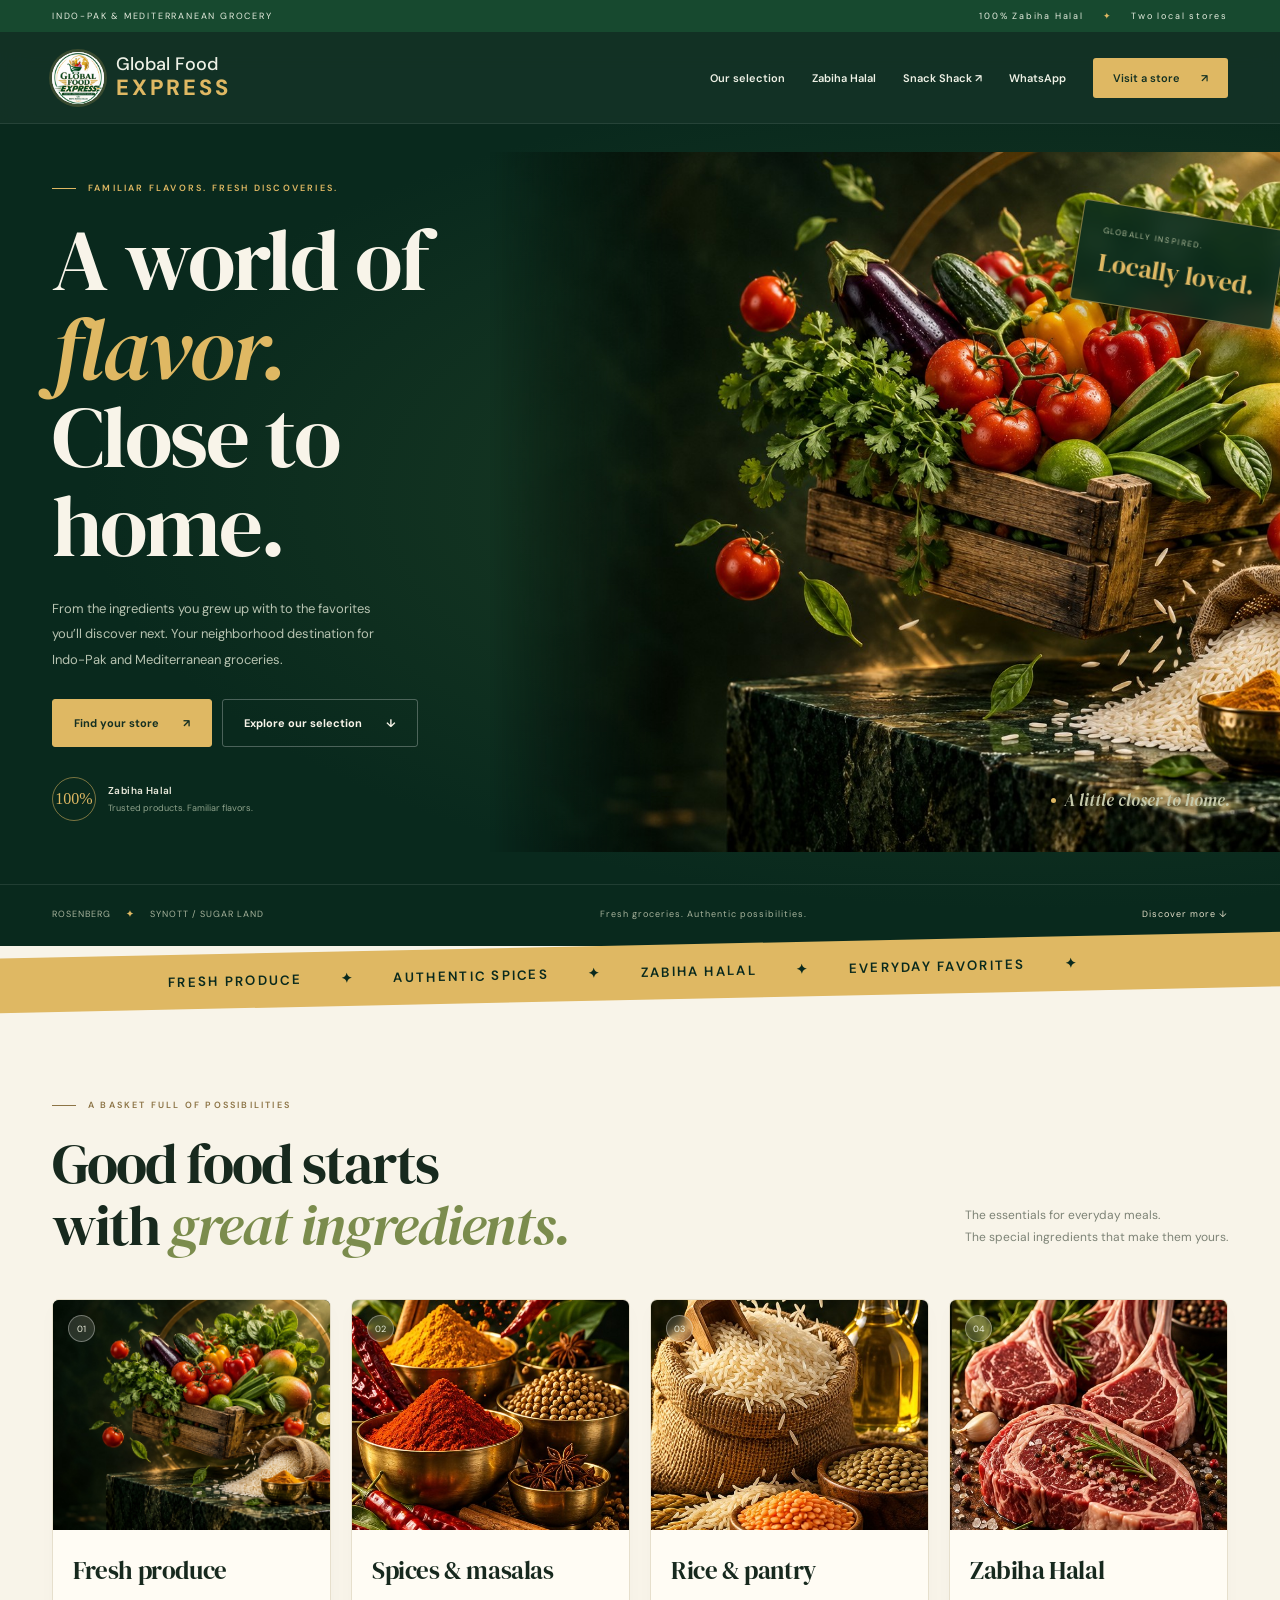
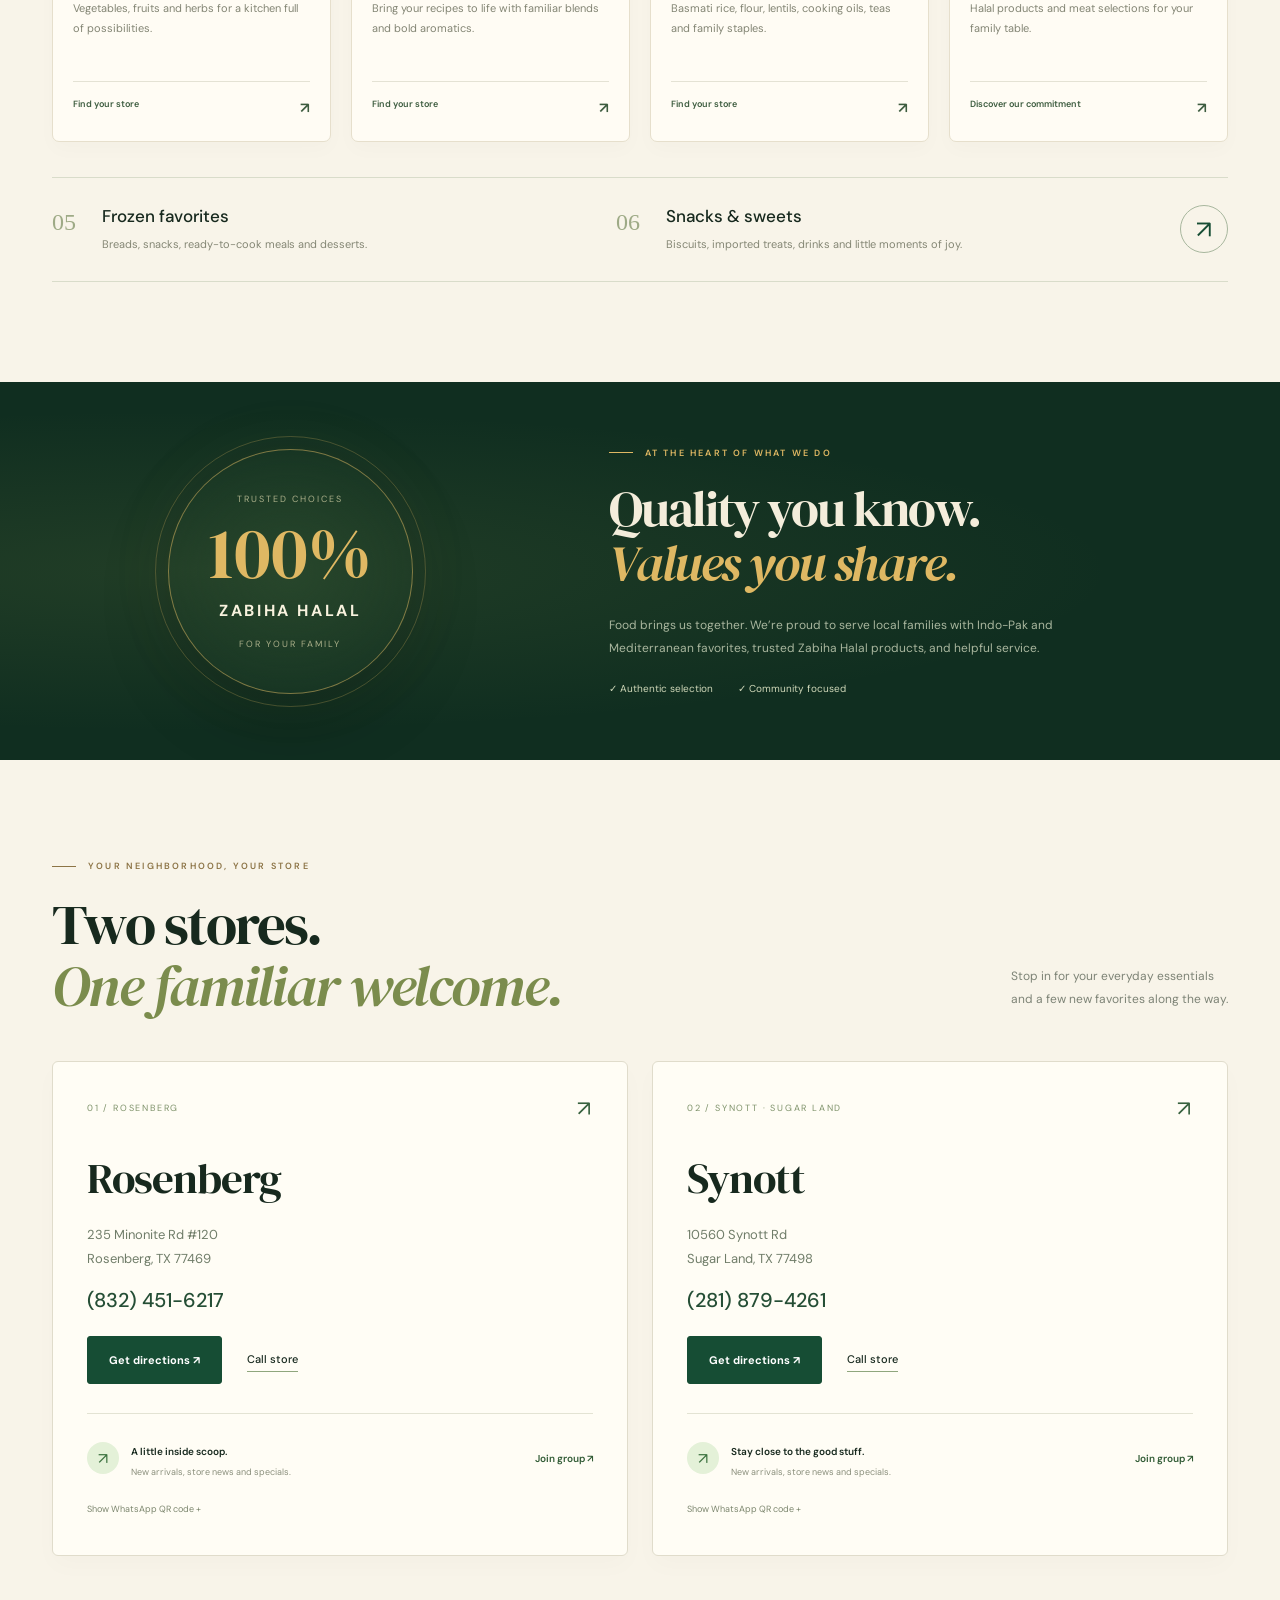
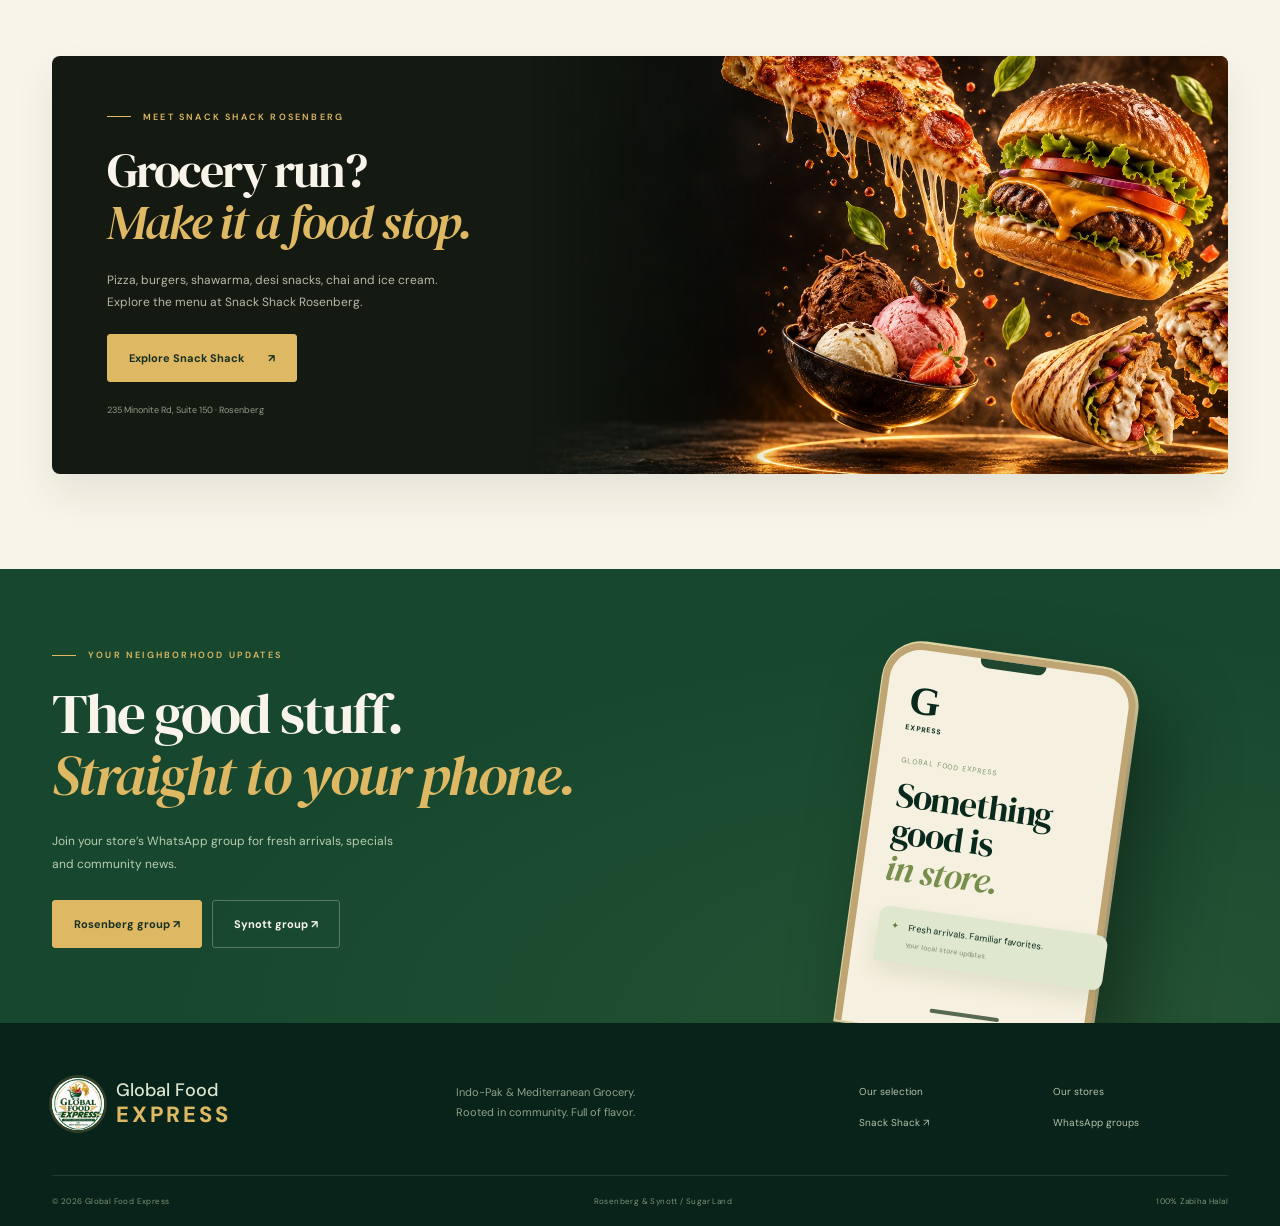
==== commit 2c5dc7b6: "Rename index to index.html" ====
--- a/index.html
+++ b/index.html
@@ -1,107 +1,20 @@
-<!doctype html><html lang="en"><head><meta charset="utf-8"><meta name="viewport" content="width=device-width,initial-scale=1"><meta name="theme-color" content="#111210"><title>Snack Shack Rosenberg | Pizza, Burgers, Shawarma & More</title><meta name="description" content="Explore Snack Shack Rosenberg: Zabiha Halal pizza, burgers, shawarma, desi snacks, chai and ice cream. View the full menu and prices at 235 Minonite Rd, Suite 150."><link rel="canonical" href="https://globalfoodexpress.com/snackshack/"><style>
-@import url('https://fonts.googleapis.com/css2?family=Barlow+Condensed:wght@600;700;800;900&family=DM+Sans:wght@400;500;600;700&display=swap');
-:root{--ink:#111210;--paper:#f6f1e5;--gold:#f5b844;--orange:#ff6b2c;--muted:#afa99d;--green:#174d38}*{box-sizing:border-box}html{scroll-behavior:smooth;scroll-padding-top:95px}body{overflow-x:clip;margin:0;background:var(--ink);color:var(--paper);font-family:'DM Sans',Arial,sans-serif}a{color:inherit;text-decoration:none}button{font:inherit}button,a{-webkit-tap-highlight-color:transparent}a:focus-visible,button:focus-visible{outline:3px solid var(--orange);outline-offset:4px}.wrap{max-width:1240px;margin:auto;padding:0 36px}.nav{position:sticky;top:0;z-index:20;background:#111210f5;border-bottom:1px solid #ffffff14;backdrop-filter:blur(15px)}.nav-in{height:86px;display:flex;align-items:center;justify-content:space-between;gap:24px}.brand{font-family:Georgia,serif;font-style:italic;font-weight:900;font-size:32px;line-height:.79;letter-spacing:-2px}.brand small{display:block;font:9px 'DM Sans',Arial;letter-spacing:3px;padding-top:9px;text-align:center}.nav-links{display:flex;align-items:center;gap:30px;font-size:13px;font-weight:600}.parent{color:#b8b9b0}.nav-order{background:var(--gold);color:var(--ink);padding:13px 19px;border-radius:4px}.hero{overflow:hidden;position:relative;min-height:710px;background:radial-gradient(ellipse at 75% 60%,#3b291a55,transparent 65%)}.hero-in{min-height:670px;display:grid;grid-template-columns:1fr 1.15fr;align-items:center;position:relative}.hero-copy{z-index:3;position:relative;padding:62px 0 60px;pointer-events:none}.hero-copy a{pointer-events:auto}.eyebrow{display:flex;align-items:center;gap:10px;font-size:11px;text-transform:uppercase;letter-spacing:2.6px;font-weight:700;color:var(--gold)}.eyebrow:before{content:'';width:24px;height:1px;background:currentColor}h1{font-family:'Barlow Condensed','Arial Narrow',Impact,sans-serif;font-size:clamp(72px,8.8vw,126px);font-weight:800;letter-spacing:-1px;line-height:.89;margin:28px 0}h1 em{color:var(--gold);font-style:normal}h1 .outline{color:transparent;-webkit-text-stroke:1px #fff0c8b3}.hero-copy>p{color:#bdb8ad;max-width:380px;font-size:15px;line-height:1.85;margin:24px 0 28px}.actions{display:flex;gap:12px;flex-wrap:wrap}.btn{display:inline-flex;align-items:center;justify-content:center;gap:24px;padding:16px 23px;font-weight:700;font-size:13px;border-radius:4px;border:1px solid #ffffff35;transition:transform .2s,background .2s}.btn:hover{transform:translateY(-3px)}.btn.primary{background:var(--gold);border-color:var(--gold);color:var(--ink)}.btn.light{background:var(--paper);color:var(--ink);border-color:var(--paper)}.hero-art{position:absolute;right:-95px;top:15px;width:820px;height:650px;margin:0;z-index:1;perspective:1000px}.hero-art img{width:100%;height:100%;object-fit:cover;mask-image:linear-gradient(to right,transparent,black 17%,black 88%,transparent);-webkit-mask-image:linear-gradient(to right,transparent,black 17%,black 88%,transparent);transition:transform .4s;will-change:transform}.hero-art figcaption{position:absolute;bottom:18px;right:100px;font-size:9px;color:#9e9688}.price-badge{position:absolute;right:84px;top:58px;border:1px solid #d6b77b66;background:#171712ed;padding:17px 20px;border-radius:50%;width:115px;height:115px;display:flex;align-items:center;justify-content:center;flex-direction:column;transform:rotate(10deg);z-index:4;box-shadow:0 16px 35px #0006}.price-badge small{font-size:9px;letter-spacing:1px;text-transform:uppercase}.price-badge b{font-family:'Barlow Condensed',Impact;font-size:38px;color:var(--gold)}.opening{display:flex;gap:12px;align-items:center;margin-top:30px;color:#d8d0bf;font-size:11px}.opening i{display:inline-block;width:6px;height:6px;border-radius:50%;background:var(--orange);box-shadow:0 0 12px #ff6b2c}.hero-bottom{display:flex;justify-content:space-between;border-top:1px solid #ffffff1a;padding:20px 0;color:#b1ac9f;font-size:10px;letter-spacing:2px;text-transform:uppercase}.hero-bottom strong{color:var(--gold)}.ticker{overflow:hidden;white-space:nowrap;background:var(--gold);color:var(--ink);padding:17px 0;transform:rotate(-1.5deg) scale(1.03);position:relative;z-index:4;font-family:'Barlow Condensed',Impact,sans-serif;font-size:25px;font-weight:700;word-spacing:10px;letter-spacing:1px}.ticker span{display:inline-block;min-width:100%;text-align:center}.intro{padding:90px 0 70px;background:var(--paper);color:var(--ink)}.section-head{display:flex;align-items:end;justify-content:space-between;gap:40px;margin-bottom:35px}.kicker{font-size:10px;letter-spacing:2.6px;text-transform:uppercase;color:#8d5e25;font-weight:700}.section-head h2,.visit h2{font-family:'Barlow Condensed',Impact,sans-serif;font-size:65px;font-weight:800;line-height:.96;margin:15px 0 0;text-transform:uppercase}.section-head>p{max-width:310px;color:#736d62;font-size:14px;line-height:1.8}.feature-strip{display:grid;grid-template-columns:repeat(3,1fr);border-top:1px solid #d8d0c2;border-bottom:1px solid #d8d0c2}.feature{padding:24px 26px;border-right:1px solid #d8d0c2}.feature:first-child{padding-left:0}.feature:last-child{border:0}.feature small{color:#8d5e25;letter-spacing:2px;font-size:9px}.feature h3{font-family:'Barlow Condensed',Impact;font-size:30px;margin:8px 0}.feature p{font-size:12px;color:#756e62;line-height:1.7;margin:0}.menu{background:var(--paper);color:var(--ink);padding:0 0 80px}.filters{display:flex;gap:8px;overflow:auto;padding:0 0 30px}.filter{border:1px solid #cfc6b5;white-space:nowrap;padding:12px 20px;border-radius:30px;color:#6e665a;background:transparent;cursor:pointer;font-size:12px}.filter.active{background:var(--ink);color:var(--paper);border-color:var(--ink)}.menu-grid{display:grid;grid-template-columns:repeat(3,minmax(0,1fr));gap:20px;align-items:start}.menu-card{border:1px solid #ded5c5;background:#fffcf5;padding:25px;border-radius:6px;position:relative;box-shadow:0 5px 12px #4b382805;transition:transform .25s,box-shadow .25s}.menu-card:hover{transform:translateY(-4px);box-shadow:0 16px 32px #4b382810}.card-num{font-family:'Barlow Condensed',Impact;font-size:45px;color:#e6ddca;font-weight:700;position:absolute;right:20px;top:15px}.menu-card h3{font-family:'Barlow Condensed',Impact,sans-serif;font-size:29px;line-height:1;margin:14px 40px 10px 0;text-transform:uppercase;position:relative}.card-sub{font-size:11px;color:#8c8070;margin:0 0 18px;line-height:1.6}.dish{display:flex;justify-content:space-between;gap:12px;padding:12px 0;border-top:1px dashed #dfd5c4;font-size:12px;line-height:1.5}.dish b{white-space:nowrap;color:#9c4b25;font-size:13px}.menu-note{font-size:11px;color:#8a7e6b;margin-top:24px}.originals{display:flex;align-items:center;justify-content:space-between;gap:24px;border-top:1px solid #d8d0c2;padding-top:28px;margin-top:30px}.originals p{font-size:13px;color:#6c655a}.originals .btn{border-color:#cfc6b5;color:var(--ink)}details{margin-top:25px}summary{font-size:12px;color:#6c655a;cursor:pointer}details img{width:100%;margin-top:20px;border-radius:6px}.visit{padding:75px 0;background:radial-gradient(ellipse at 5% 30%,#3e2c1b88,transparent 60%),#171813}.visit-grid{display:grid;grid-template-columns:1.1fr 1fr;gap:65px;align-items:center}.visit h2{font-size:72px}.visit h2 em{font-style:normal;color:var(--gold)}.visit p{color:#b4aea1;line-height:1.8;font-size:14px}.visit-details{padding:34px;border:1px solid #ffffff25;border-radius:6px}.visit-details small{color:var(--gold);font-size:10px;letter-spacing:2px;text-transform:uppercase}.visit-details h3{font-size:19px;line-height:1.6;margin:12px 0 24px}.visit-details .phone{font-family:'Barlow Condensed',Impact;font-size:38px;color:var(--paper);display:block;margin:12px 0 24px}.footer{padding:26px 0;border-top:1px solid #ffffff15}.footer-in{display:flex;justify-content:space-between;gap:24px;color:#8e8a7f;font-size:11px}.footer a{color:#c7c1b4}.mobile-order{display:none}[hidden]{display:none!important}@media(min-width:1500px){.hero-art{right:-55px}}@media(max-width:1000px){.hero-art{right:-210px;opacity:.8}.hero-copy{max-width:440px}.menu-grid{grid-template-columns:repeat(2,minmax(0,1fr))}.nav-links{gap:18px}.hero-in{min-height:640px}}@media(max-width:650px){.wrap{padding:0 22px}.nav-in{height:73px}.brand{font-size:27px}.nav-links>a:not(.nav-order){display:none}.nav-order{padding:11px 14px;font-size:11px}.hero{min-height:0}.hero-in{display:block;min-height:950px}.hero-copy{padding:40px 0 0;max-width:100%}.eyebrow{font-size:9px;letter-spacing:2px}h1{font-size:clamp(60px,18vw,74px);margin:23px 0;max-width:100%;white-space:nowrap}.hero-copy>p{max-width:300px;font-size:13px;margin:20px 0}.btn{padding:14px 18px;font-size:12px;gap:16px}.opening{margin-top:22px;font-size:10px}.hero-art{width:590px;height:450px;right:-126px;top:480px;opacity:1}.hero-art img{mask-image:linear-gradient(to bottom,transparent,black 15%,black 87%,transparent);-webkit-mask-image:linear-gradient(to bottom,transparent,black 15%,black 87%,transparent)}.price-badge{right:112px;top:66px;width:88px;height:88px;padding:12px}.price-badge b{font-size:29px}.price-badge small{font-size:7px}.hero-art figcaption{bottom:20px;right:140px}.hero-bottom{gap:15px;font-size:8px;letter-spacing:1px;padding:20px 0}.ticker{font-size:20px;padding:13px 0}.intro{padding:63px 0 40px}.section-head{display:block;margin-bottom:25px}.section-head h2{font-size:52px}.section-head>p{font-size:13px;max-width:100%;margin-top:20px}.feature-strip{grid-template-columns:1fr}.feature{border-right:0;border-bottom:1px solid #d8d0c2;padding:20px 0}.feature h3{font-size:27px}.feature p{font-size:12px}.menu-grid{grid-template-columns:1fr;gap:16px}.menu-card{padding:23px}.dish{font-size:13px}.originals{display:block}.originals .btn{margin-top:10px}.visit{padding:55px 0}.visit-grid{grid-template-columns:1fr;gap:25px}.visit h2{font-size:60px}.visit-details{padding:25px}.footer{padding-bottom:80px}.footer-in{display:block;line-height:2}.mobile-order{display:flex;position:fixed;bottom:0;left:0;right:0;background:var(--gold);z-index:25;justify-content:center;gap:15px;align-items:center;padding:16px;font-size:14px;font-weight:bold;color:var(--ink);padding-bottom:max(16px,env(safe-area-inset-bottom))}}@media(prefers-reduced-motion:reduce){*{scroll-behavior:auto!important;transition:none!important;animation:none!important}}
-.social-pages{display:flex;flex-wrap:wrap;gap:10px;margin:0 0 24px}.social-pages a{display:inline-flex;align-items:center;gap:9px;min-height:44px;padding:0 15px;border:1px solid #ffffff55;border-radius:4px;font-size:15px;font-weight:600}.social-pages a:hover,.social-pages a:focus-visible{color:var(--ink);background:var(--gold)}.clover-item{color:inherit;text-decoration:none}.clover-item:hover,.clover-item:focus-visible{text-decoration:underline}</style></head><body><header class="nav"><div class="wrap nav-in"><a class="brand" href="#" aria-label="Snack Shack Rosenberg home">Snack Shack<small>ROSENBERG</small></a><nav class="nav-links" aria-label="Main navigation"><a class="parent" href="/">Global Food Express ↗</a><a href="#menu">Our menu</a><a href="#visit">Find us</a><a class="nav-order" href="tel:+18324516362">Call (832) 451-6362 ↗</a></nav></div></header><main><section class="hero"><div class="wrap"><div class="hero-in"><div class="hero-copy"><div class="eyebrow">Zabiha Halal · Rosenberg, Texas</div><h1>BIG BITES.<br><em>BOLD</em><br><span class="outline">FLAVORS.</span></h1><p>From cheesy pizza and stacked burgers to shawarma, desi favorites, chai and ice cream. Your cravings have a new address.</p><div class="actions"><a class="btn primary" href="#menu">Explore the menu <span>↗</span></a><a class="btn" href="#visit">Find us <span>↗</span></a></div><div class="opening"><i></i> Opening Friday, October 30, 2026</div></div><figure class="hero-art" id="food-scene"><img src="assets/hero-illusion.jpg" alt="Promotional artwork of pizza, a cheeseburger, shawarma and ice cream floating above a glowing ring"><div class="price-badge"><small>Cheese pizza</small><b>$9.99</b><small>14-inch large</small></div><figcaption>Promotional food illustration</figcaption></figure></div><div class="hero-bottom"><span>Pizza, dessert <strong>& more</strong></span><span>235 Minonite Rd · Suite 150</span><span>Made for your cravings ↘</span></div></div></section><div class="ticker" aria-hidden="true"><span>PIZZA ✦ BURGERS ✦ SHAWARMA ✦ CHAI ✦ ICE CREAM ✦ SNACK SHACK ✦</span></div><section class="intro"><div class="wrap"><div class="section-head"><div><div class="kicker">One spot. So many cravings.</div><h2>COME HUNGRY.<br>LEAVE HAPPY.</h2></div><p>A little comfort. A little spice. A whole lot to choose from. Explore the flavors waiting for you at Snack Shack Rosenberg.</p></div><div class="feature-strip"><div class="feature"><small>01 / THE CHEESY SIDE</small><h3>PIZZA WITH PERSONALITY.</h3><p>14-inch pizzas, from classic cheese to Chicken Tikka and Gyro Masti.</p></div><div class="feature"><small>02 / THE SAVORY SIDE</small><h3>BIG ON EVERY BITE.</h3><p>Shawarma, burgers, bun kabab, Philly cheesesteak, rolls and loaded fries.</p></div><div class="feature"><small>03 / THE SWEET FINISH</small><h3>STAY FOR ONE MORE.</h3><p>Ice cream, baklava and a comforting cup of doodh patti chai.</p></div></div></div></section><section class="menu" id="menu"><div class="wrap"><div class="section-head"><div><div class="kicker">Find your favorite</div><h2>THE CRAVINGS MENU.</h2></div><p>All the choices. All the prices.<br>Pick a category and find your next bite.</p></div><div class="filters" aria-label="Filter menu"><button type="button" class="filter active" data-filter="all" aria-pressed="true">Full menu</button>
-<button type="button" class="filter" data-filter="menu-1" aria-pressed="false">14-inch Large Pizzas</button>
-<button type="button" class="filter" data-filter="menu-2" aria-pressed="false">Sandwiches</button>
-<button type="button" class="filter" data-filter="menu-3" aria-pressed="false">Wings</button>
-<button type="button" class="filter" data-filter="menu-4" aria-pressed="false">Wings Combo</button>
-<button type="button" class="filter" data-filter="menu-5" aria-pressed="false">Snacks</button>
-<button type="button" class="filter" data-filter="menu-6" aria-pressed="false">Desserts</button>
-<button type="button" class="filter" data-filter="menu-7" aria-pressed="false">Beverages</button>
-<button type="button" class="filter" data-filter="menu-8" aria-pressed="false">Sauces & Extras</button>
-<button type="button" class="filter" data-filter="menu-9" aria-pressed="false">Combos</button></div><div class="menu-grid"><article class="menu-card" data-category="menu-1"><div class="card-num" aria-hidden="true">01</div><h3>14-inch Large Pizzas</h3><div class="dish-list">
-<div class="dish"><span><a class="clover-item" href="https://snackshackrosenberg.cloveronline.com/menu/cheese-pizza-4RAYEGDPAYJMP?menu=allday">Cheese Pizza</a></span><b>$9.99</b></div>
-<div class="dish"><span><a class="clover-item" href="https://snackshackrosenberg.cloveronline.com/menu/gyro-masti-DAHGH64XMT5NT?menu=allday">Gyro Masti</a></span><b>$13.99</b></div>
-<div class="dish"><span><a class="clover-item" href="https://snackshackrosenberg.cloveronline.com/menu/pepperoni-hungama-WZZ0QK3FY0974?menu=allday">Pepperoni Hungama</a></span><b>$13.99</b></div>
-<div class="dish"><span><a class="clover-item" href="https://snackshackrosenberg.cloveronline.com/menu/chicken-tikka-38NT9K45KZAT8?menu=allday">Chicken Tikka</a></span><b>$13.99</b></div>
-<div class="dish"><span><a class="clover-item" href="https://snackshackrosenberg.cloveronline.com/menu/deluxe-all-the-way-P0REY1JHRNE2R?menu=allday">Deluxe All the way</a></span><b>$17.99</b></div>
-<div class="dish"><span><a class="clover-item" href="https://snackshackrosenberg.cloveronline.com/menu/veggie-supreme-Q383K8XR68WHC?menu=allday">Veggie Supreme</a></span><b>$13.99</b></div>
-</div></article>
-<article class="menu-card" data-category="menu-2"><div class="card-num" aria-hidden="true">02</div><h3>Sandwiches</h3><div class="dish-list">
-<div class="dish"><span><a class="clover-item" href="https://snackshackrosenberg.cloveronline.com/menu/chicken-nuggets-fries-6B2HWD5FMD4R6?menu=allday">Chicken Nuggets &amp; Fries</a></span><b>$7.99</b></div>
-<div class="dish"><span><a class="clover-item" href="https://snackshackrosenberg.cloveronline.com/menu/chicken-tenders-fries-NFW97D5H7VSRA?menu=allday">Chicken Tenders &amp; Fries</a></span><b>$9.99</b></div>
-<div class="dish"><span><a class="clover-item" href="https://snackshackrosenberg.cloveronline.com/menu/french-fries-masala-HH7NFAD4R9X84?menu=allday">French Fries Masala</a></span><b>$4.99</b></div>
-<div class="dish"><span><a class="clover-item" href="https://snackshackrosenberg.cloveronline.com/menu/french-fries-regular-935CNEY7YBXV6?menu=allday">French Fries Regular</a></span><b>$4.99</b></div>
-<div class="dish"><span><a class="clover-item" href="https://snackshackrosenberg.cloveronline.com/menu/loaded-fries-gyro-8540TSN0PGK9C?menu=allday">Loaded Fries Gyro</a></span><b>$8.99</b></div>
-<div class="dish"><span><a class="clover-item" href="https://snackshackrosenberg.cloveronline.com/menu/loaded-fries-chicken-D79BSYRE1Z220?menu=allday">Loaded Fries Chicken</a></span><b>$8.99</b></div>
-<div class="dish"><span><a class="clover-item" href="https://snackshackrosenberg.cloveronline.com/menu/bun-kabab-0ES8BWKY1EG30?menu=allday">Bun Kabab</a></span><b>$7.99</b></div>
-<div class="dish"><span><a class="clover-item" href="https://snackshackrosenberg.cloveronline.com/menu/cheese-burger-double-VJV95EGP1Q9BR?menu=allday">Cheese Burger Double</a></span><b>$10.99</b></div>
-<div class="dish"><span><a class="clover-item" href="https://snackshackrosenberg.cloveronline.com/menu/cheese-burger-regular-17MB2T5VGS3NY?menu=allday">Cheese Burger Regular</a></span><b>$8.99</b></div>
-<div class="dish"><span><a class="clover-item" href="https://snackshackrosenberg.cloveronline.com/menu/chicken-shawarma-DT7FDVRHA0TJ0?menu=allday">Chicken Shawarma</a></span><b>$8.99</b></div>
-<div class="dish"><span><a class="clover-item" href="https://snackshackrosenberg.cloveronline.com/menu/chicken-tikka-roll-0KK3VCJW9MA5T?menu=allday">Chicken Tikka Roll</a></span><b>$8.99</b></div>
-<div class="dish"><span><a class="clover-item" href="https://snackshackrosenberg.cloveronline.com/menu/gyro-sandwich-Q15Q5XW1RD6RE?menu=allday">Gyro Sandwich</a></span><b>$8.99</b></div>
-<div class="dish"><span><a class="clover-item" href="https://snackshackrosenberg.cloveronline.com/menu/kabab-roll-DN4YN55CMFHZG?menu=allday">Kabab Roll</a></span><b>$9.99</b></div>
-<div class="dish"><span>Chicken Club Sandwich</span><b>$9.99</b></div>
-<div class="dish"><span><a class="clover-item" href="https://snackshackrosenberg.cloveronline.com/menu/philly-cheese-steak-PPJBEKZJQB7HR?menu=allday">Philly Cheese Steak</a></span><b>$9.99</b></div>
-<div class="dish"><span><a class="clover-item" href="https://snackshackrosenberg.cloveronline.com/menu/quesadillas-beef-9MYNZ9PT57DVE?menu=allday">Quesadillas Beef</a></span><b>$8.99</b></div>
-<div class="dish"><span><a class="clover-item" href="https://snackshackrosenberg.cloveronline.com/menu/quesadillas-chicken-BFJ6G8PSH0MKC?menu=allday">Quesadillas Chicken</a></span><b>$8.99</b></div>
-<div class="dish"><span><a class="clover-item" href="https://snackshackrosenberg.cloveronline.com/menu/chicken-burger-V44Z56HHM05VY?menu=allday">Chicken Burger</a></span><b>$8.99</b></div>
-</div></article>
-<article class="menu-card" data-category="menu-3"><div class="card-num" aria-hidden="true">03</div><h3>Wings</h3><div class="dish-list">
-<div class="dish"><span><a class="clover-item" href="https://snackshackrosenberg.cloveronline.com/menu/5-wings-R9AB3A5ZBVDEW?menu=allday">5 wings</a></span><b>$8.99</b></div>
-<div class="dish"><span><a class="clover-item" href="https://snackshackrosenberg.cloveronline.com/menu/10-wings-3074F89NQ0X8E?menu=allday">10 wings </a></span><b>$14.99</b></div>
-</div></article>
-<article class="menu-card" data-category="menu-4"><div class="card-num" aria-hidden="true">04</div><h3>Wings Combo</h3><div class="dish-list">
-<div class="dish"><span><a class="clover-item" href="https://snackshackrosenberg.cloveronline.com/menu/10-wings-M8S8P5QE91Y1C?menu=allday">10 wings</a></span><b>$18.98</b></div>
-<div class="dish"><span><a class="clover-item" href="https://snackshackrosenberg.cloveronline.com/menu/5-wings-NK3YC5VVH5DM4?menu=allday">5 wings</a></span><b>$12.98</b></div>
-</div></article>
-<article class="menu-card" data-category="menu-5"><div class="card-num" aria-hidden="true">05</div><h3>Snacks</h3><div class="dish-list">
-<div class="dish"><span><a class="clover-item" href="https://snackshackrosenberg.cloveronline.com/menu/chaat-mix-7VZE0JD59CM0W?menu=allday">Chaat Mix </a></span><b>$6.99</b></div>
-<div class="dish"><span><a class="clover-item" href="https://snackshackrosenberg.cloveronline.com/menu/chaat-dahi-bhalla-PBXP5MZ43MJXW?menu=allday">Dahi Bara Chaat</a></span><b>$6.99</b></div>
-<div class="dish"><span><a class="clover-item" href="https://snackshackrosenberg.cloveronline.com/menu/chaat-samosa-BT928C4N0KBY8?menu=allday">Samosa Chaat</a></span><b>$6.99</b></div>
-<div class="dish"><span><a class="clover-item" href="https://snackshackrosenberg.cloveronline.com/menu/dahi-bhalla-VMG9Z8WQWTRJC?menu=allday">Dahi Bara</a></span><b>$4.99</b></div>
-<div class="dish"><span><a class="clover-item" href="https://snackshackrosenberg.cloveronline.com/menu/punjabi-samosa-GC2Z36B68NXPC?menu=allday">Punjabi Samosa</a></span><b>$1.49</b></div>
-<div class="dish"><span><a class="clover-item" href="https://snackshackrosenberg.cloveronline.com/menu/chicken-punjabi-samosa-2RMY7FPMMVXFC?menu=allday">Chicken Punjabi Samosa</a></span><b>$2.49</b></div>
-<div class="dish"><span><a class="clover-item" href="https://snackshackrosenberg.cloveronline.com/menu/beef-punjabi-samosa-9Z2Q9N2QZJ44C?menu=allday">Beef Punjabi Samosa</a></span><b>$2.49</b></div>
-<div class="dish"><span><a class="clover-item" href="https://snackshackrosenberg.cloveronline.com/menu/lahori-samosa-FHF63MG1VP7YY?menu=allday">Lahori Samosa</a></span><b>$1.99</b></div>
-<div class="dish"><span><a class="clover-item" href="https://snackshackrosenberg.cloveronline.com/menu/crispy-samosa-beef-70DX46PTS8JY0?menu=allday">Crispy Samosa Beef</a></span><b>$1.49</b></div>
-<div class="dish"><span><a class="clover-item" href="https://snackshackrosenberg.cloveronline.com/menu/crispy-tandoori-samosa-chicken-1WSF09C3A8VRR?menu=allday">Crispy tandoori Samosa Chicken</a></span><b>$1.49</b></div>
-<div class="dish"><span><a class="clover-item" href="https://snackshackrosenberg.cloveronline.com/menu/puff-pastry-beef-8VZGEFA14TQ4M?menu=allday">Puff Pastry Beef</a></span><b>$1.99</b></div>
-<div class="dish"><span><a class="clover-item" href="https://snackshackrosenberg.cloveronline.com/menu/puff-pastry-chicken-1EJTK1ET77WJE?menu=allday">Puff Pastry Chicken</a></span><b>$1.99</b></div>
-<div class="dish"><span><a class="clover-item" href="https://snackshackrosenberg.cloveronline.com/menu/puff-pastry-veg-XRVY3B0B3AD4P?menu=allday">Puff Pastry Veg</a></span><b>$1.99</b></div>
-<div class="dish"><span><a class="clover-item" href="https://snackshackrosenberg.cloveronline.com/menu/specialty-bread-slice-KZP7KNDGPP0P6?menu=allday">specialty bread slice</a></span><b>$2.49</b></div>
-<div class="dish"><span><a class="clover-item" href="https://snackshackrosenberg.cloveronline.com/menu/sev-puri-KCA3M9EP934FY?menu=allday">Sev Puri</a></span><b>$5.99</b></div>
-</div></article>
-<article class="menu-card" data-category="menu-6"><div class="card-num" aria-hidden="true">06</div><h3>Desserts</h3><div class="dish-list">
-<div class="dish"><span><a class="clover-item" href="https://snackshackrosenberg.cloveronline.com/menu/ice-cream-double-scoop-V7KD1P7KG7BCC?menu=allday">Ice Cream Double Scoop</a></span><b>$4.99</b></div>
-<div class="dish"><span><a class="clover-item" href="https://snackshackrosenberg.cloveronline.com/menu/ice-cream-single-scoop-F812TAJVW068M?menu=allday">Ice Cream Single Scoop</a></span><b>$2.99</b></div>
-<div class="dish"><span><a class="clover-item" href="https://snackshackrosenberg.cloveronline.com/menu/baklawa-2-pc-Y8MZM41G1EEA4?menu=allday">Baklawa (2 pc)</a></span><b>$4.99</b></div>
-<div class="dish"><span><a class="clover-item" href="https://snackshackrosenberg.cloveronline.com/menu/specialty-bread-WDNAWWYJYREV2?menu=allday">specialty bread</a></span><b>$4.99</b></div>
-<div class="dish"><span><a class="clover-item" href="https://snackshackrosenberg.cloveronline.com/menu/dessert-399-GBT43HF9H9BG6?menu=allday">dessert 3.99</a></span><b>$3.99</b></div>
-<div class="dish"><span><a class="clover-item" href="https://snackshackrosenberg.cloveronline.com/menu/specialty-bread-slice-KZP7KNDGPP0P6?menu=allday">specialty bread slice</a></span><b>$2.49</b></div>
-</div></article>
-<article class="menu-card" data-category="menu-7"><div class="card-num" aria-hidden="true">07</div><h3>Beverages</h3><div class="dish-list">
-<div class="dish"><span><a class="clover-item" href="https://snackshackrosenberg.cloveronline.com/menu/canned-soda-287M09VS727E6?menu=allday">Canned Soda</a></span><b>$1.50</b></div>
-<div class="dish"><span><a class="clover-item" href="https://snackshackrosenberg.cloveronline.com/menu/bottled-soda-7T5YRHFP833VY?menu=allday">Bottled Soda</a></span><b>$2.50</b></div>
-<div class="dish"><span><a class="clover-item" href="https://snackshackrosenberg.cloveronline.com/menu/coke-glass-329-2H8R7NZ24BAJ8?menu=allday">Coke glass 3.29</a></span><b>$3.29</b></div>
-<div class="dish"><span><a class="clover-item" href="https://snackshackrosenberg.cloveronline.com/menu/water-bottle-ZF3TN9DYA11YE?menu=allday">Water Bottle</a></span><b>$1.99</b></div>
-<div class="dish"><span><a class="clover-item" href="https://snackshackrosenberg.cloveronline.com/menu/regular-chai-BP0Y2BAXQA43P?menu=allday">Regular Chai</a></span><b>$2.49</b></div>
-<div class="dish"><span><a class="clover-item" href="https://snackshackrosenberg.cloveronline.com/menu/doodh-patti-chai-V6A89E9ME8EBA?menu=allday">Doodh Patti Chai</a></span><b>$3.99</b></div>
-<div class="dish"><span><a class="clover-item" href="https://snackshackrosenberg.cloveronline.com/menu/kettle-large-PNTFQX52NMW1C?menu=allday">Kettle Large</a></span><b>$14.99</b></div>
-<div class="dish"><span><a class="clover-item" href="https://snackshackrosenberg.cloveronline.com/menu/kettle-small-CW5MZNBZ10X72?menu=allday">Kettle Small</a></span><b>$9.99</b></div>
-<div class="dish"><span><a class="clover-item" href="https://snackshackrosenberg.cloveronline.com/menu/bev-179-3TG6CTHBD6J9R?menu=allday">BEV 1.79</a></span><b>$1.49</b></div>
-<div class="dish"><span><a class="clover-item" href="https://snackshackrosenberg.cloveronline.com/menu/bev-250-5TT0YS63XF9S0?menu=allday">Bev 2.50</a></span><b>$2.50</b></div>
-<div class="dish"><span><a class="clover-item" href="https://snackshackrosenberg.cloveronline.com/menu/bev-399-ZRXWHPHVK2SV0?menu=allday">BEV 3.99</a></span><b>$3.99</b></div>
-</div></article>
-<article class="menu-card" data-category="menu-8"><div class="card-num" aria-hidden="true">08</div><h3>Sauces & Extras</h3><div class="dish-list">
-<div class="dish"><span><a class="clover-item" href="https://snackshackrosenberg.cloveronline.com/menu/extra-sauce-T7179WYY9YW68?menu=allday">Extra Sauce</a></span><b>$0.50</b></div>
-<div class="dish"><span><a class="clover-item" href="https://snackshackrosenberg.cloveronline.com/menu/hot-sauce-BQ58DWS48EET6?menu=allday">Hot Sauce</a></span><b>$0.75</b></div>
-<div class="dish"><span><a class="clover-item" href="https://snackshackrosenberg.cloveronline.com/menu/extra-cheese-7ZGTJKRVH5DXP?menu=allday">Extra Cheese</a></span><b>$0.69</b></div>
-<div class="dish"><span><a class="clover-item" href="https://snackshackrosenberg.cloveronline.com/menu/extra-meat-61FAF248Y4S5T?menu=allday">Extra Meat</a></span><b>$2.99</b></div>
-</div></article>
-<article class="menu-card" data-category="menu-9"><div class="card-num" aria-hidden="true">09</div><h3>Combos</h3><div class="dish-list">
-<div class="dish"><span><a class="clover-item" href="https://snackshackrosenberg.cloveronline.com/menu/quesadillas-beef-combo-2KZNBB3X2XA10?menu=allday">Quesadillas Beef Combo </a></span><b>$12.98</b></div>
-<div class="dish"><span><a class="clover-item" href="https://snackshackrosenberg.cloveronline.com/menu/cheese-burger-double-combo-GP3P3PVYCJHTT?menu=allday">Cheese Burger Double Combo </a></span><b>$14.98</b></div>
-<div class="dish"><span><a class="clover-item" href="https://snackshackrosenberg.cloveronline.com/menu/kabab-roll-combo-F398C10ZH3GAE?menu=allday">Kabab Roll Combo </a></span><b>$13.98</b></div>
-<div class="dish"><span><a class="clover-item" href="https://snackshackrosenberg.cloveronline.com/menu/quesadillas-chicken-combo-5SXSK5TK95C30?menu=allday">Quesadillas Chicken Combo </a></span><b>$12.98</b></div>
-<div class="dish"><span><a class="clover-item" href="https://snackshackrosenberg.cloveronline.com/menu/gyro-sandwich-combo-A5P581EA89BW8?menu=allday">Gyro Sandwich Combo </a></span><b>$12.98</b></div>
-<div class="dish"><span><a class="clover-item" href="https://snackshackrosenberg.cloveronline.com/menu/chicken-tikka-roll-combo-F2X3ESPZAMJQ4?menu=allday">Chicken Tikka Roll Combo </a></span><b>$12.98</b></div>
-<div class="dish"><span><a class="clover-item" href="https://snackshackrosenberg.cloveronline.com/menu/chicken-shawarma-combo-XT04ZFDZQ65A0?menu=allday">Chicken Shawarma Combo </a></span><b>$12.98</b></div>
-<div class="dish"><span><a class="clover-item" href="https://snackshackrosenberg.cloveronline.com/menu/cheese-burger-regular-combo-E1T7SA2T29HSE?menu=allday">Cheese Burger Regular Combo </a></span><b>$12.98</b></div>
-<div class="dish"><span><a class="clover-item" href="https://snackshackrosenberg.cloveronline.com/menu/philly-cheese-steak-combo-5A256QC4639BM?menu=allday">Philly Cheese Steak Combo </a></span><b>$13.98</b></div>
-<div class="dish"><span><a class="clover-item" href="https://snackshackrosenberg.cloveronline.com/menu/bun-kabab-combo-ZS8ZFMEG447MM?menu=allday">Bun Kabab Combo</a></span><b>$11.98</b></div>
-</div></article></div><p class="menu-note">Prices and availability are subject to change.</p><div class="originals"><div><div class="kicker">Order online</div><p>View current availability and customize your order on Clover.</p></div><a class="btn" href="https://snackshackrosenberg.cloveronline.com/menu/all?menu=allday">Order on Clover</a></div></div></section><section class="visit" id="visit"><div class="wrap visit-grid"><div><div class="eyebrow">Your next food stop</div><h2>GOOD FOOD.<br><em>RIGHT HERE.</em></h2><p>Find Snack Shack in Rosenberg.<br>Bring your appetite. We’ll take care of the cravings.</p><a class="btn light" href="https://www.google.com/maps/search/?api=1&amp;query=235+Minonite+Rd+Ste+150+Rosenberg+TX+77469" target="_blank" rel="noopener">Get directions <span>↗</span></a></div><div class="visit-details"><small>Come visit</small><h3>235 Minonite Rd, Suite 150<br>Rosenberg, TX 77469</h3><small>Give us a call</small><a class="phone" href="tel:+18324516362">(832) 451-6362</a><nav class="social-pages" aria-label="Snack Shack social media">
-  <a href="https://www.instagram.com/snackshackrosenberg/" target="_blank" rel="noopener noreferrer">Instagram <span aria-hidden="true">↗</span></a>
-  <a href="https://www.facebook.com/snackshackrosenberg" target="_blank" rel="noopener noreferrer">Facebook <span aria-hidden="true">↗</span></a>
-</nav><a class="btn" href="/">Visit Global Food Express <span>↗</span></a></div></div></section></main><footer class="footer"><div class="wrap footer-in"><span>© 2026 Snack Shack Rosenberg · Pizza, dessert & more.</span><a href="/">Global Food Express ↗</a><span>Zabiha Halal</span></div></footer><a class="mobile-order" href="tel:+18324516362">Call Snack Shack <span>↗ (832) 451-6362</span></a><script>document.querySelectorAll('[data-filter]').forEach(b=>b.addEventListener('click',()=>{document.querySelectorAll('[data-filter]').forEach(x=>{x.classList.toggle('active',x===b);x.setAttribute('aria-pressed',String(x===b))});document.querySelectorAll('[data-category]').forEach(x=>x.hidden=b.dataset.filter!=='all'&&x.dataset.category!==b.dataset.filter)}));if(matchMedia('(pointer:fine) and (prefers-reduced-motion:no-preference)').matches){const scene=document.querySelector('#food-scene'),im=scene.querySelector('img');scene.addEventListener('pointermove',e=>{const r=scene.getBoundingClientRect(),x=(e.clientX-r.left)/r.width-.5,y=(e.clientY-r.top)/r.height-.5;im.style.transform=`rotateY(${x*5}deg) rotateX(${-y*5}deg) scale(1.025)`});scene.addEventListener('pointerleave',()=>im.style.transform='')}</script></body></html>
+<!doctype html>
+<html lang="en"><head><meta charset="utf-8"><meta name="viewport" content="width=device-width,initial-scale=1"><meta name="theme-color" content="#09291d"><title>Global Food Express | A World of Flavor, Close to Home</title><meta name="description" content="Discover Indo-Pak and Mediterranean groceries, fresh produce, pantry favorites and 100% Zabiha Halal products at Global Food Express in Rosenberg and Synott, Sugar Land."><link rel="canonical" href="https://globalfoodexpress.com/"><link rel="preconnect" href="https://fonts.googleapis.com"><link rel="preconnect" href="https://fonts.gstatic.com" crossorigin><link href="https://fonts.googleapis.com/css2?family=DM+Sans:wght@400;500;600;700&family=DM+Serif+Display:ital@0;1&display=swap" rel="stylesheet"><link rel="stylesheet" href="home.css"></head>
+<body><a class="skip" href="#main">Skip to content</a>
+<div class="topbar"><div class="wrap topbar-in"><span>INDO-PAK & MEDITERRANEAN GROCERY</span><span>100% Zabiha Halal <i>✦</i> Two local stores</span></div></div>
+<header class="header"><div class="wrap nav"><a class="brand" href="#home" aria-label="Global Food Express home"><img src="images/logo.png" alt="Global Food Express logo" width="52" height="52"><span>Global Food<strong>EXPRESS</strong></span></a><button class="menu-toggle" aria-expanded="false" aria-controls="navigation" aria-label="Open navigation"><span></span><span></span></button><nav id="navigation" aria-label="Main navigation"><a href="#products">Our selection</a><a href="#halal">Zabiha Halal</a><a href="/snackshack/">Snack Shack ↗</a><a href="#whatsapp">WhatsApp</a><a class="nav-cta" href="#locations">Visit a store <span>↗</span></a></nav></div></header>
+<main id="main"><section class="hero" id="home"><div class="hero-glow"></div><div class="wrap hero-in"><div class="hero-copy"><p class="eyebrow"><span></span> Familiar flavors. Fresh discoveries.</p><h1>A world of<br><em>flavor.</em><br>Close to home.</h1><p class="lead">From the ingredients you grew up with to the favorites you’ll discover next. Your neighborhood destination for Indo-Pak and Mediterranean groceries.</p><div class="actions"><a class="btn gold" href="#locations">Find your store <span>↗</span></a><a class="btn ghost" href="#products">Explore our selection <span>↓</span></a></div><div class="hero-proof"><span class="seal-mini">100%</span><p><strong>Zabiha Halal</strong><span>Trusted products. Familiar flavors.</span></p></div></div><figure class="hero-visual" id="hero-visual"><img src="grocery-hero.jpg" alt="Illustration of fresh produce and pantry ingredients suspended above a market crate" fetchpriority="high" width="1536" height="1024"><figcaption><span class="dot"></span> A little closer to home.</figcaption><div class="floating-tag"><span>GLOBALLY INSPIRED.</span><strong>Locally loved.</strong></div></figure></div><div class="wrap hero-foot"><span>ROSENBERG <b>✦</b> SYNOTT / SUGAR LAND</span><span>Fresh groceries. Authentic possibilities.</span><a href="#products">Discover more ↓</a></div></section>
+<div class="ribbon" aria-hidden="true"><span>FRESH PRODUCE <b>✦</b> AUTHENTIC SPICES <b>✦</b> ZABIHA HALAL <b>✦</b> EVERYDAY FAVORITES <b>✦</b></span></div>
+<section class="selection section" id="products"><div class="wrap"><div class="section-heading"><div><p class="eyebrow dark">A basket full of possibilities</p><h2>Good food starts<br>with <em>great ingredients.</em></h2></div><p>The essentials for everyday meals.<br>The special ingredients that make them yours.</p></div><div class="category-grid">
+<article class="category"><div class="category-image"><img src="grocery-hero.jpg" alt="Fresh vegetables, fruits and herbs" loading="lazy"><span class="category-index">01</span></div><div class="category-copy"><h3>Fresh produce</h3><p>Vegetables, fruits and herbs for a kitchen full of possibilities.</p><a href="#locations" aria-label="Find fresh produce at your nearest store">Find your store <span>↗</span></a></div></article>
+<article class="category"><div class="category-image"><img src="spices.jpg" alt="Bowls of spices, chilies and aromatic seasonings" loading="lazy"><span class="category-index">02</span></div><div class="category-copy"><h3>Spices & masalas</h3><p>Bring your recipes to life with familiar blends and bold aromatics.</p><a href="#locations" aria-label="Find spices and masalas at your nearest store">Find your store <span>↗</span></a></div></article>
+<article class="category"><div class="category-image"><img src="pantry.jpg" alt="Rice, lentils and pantry essentials" loading="lazy"><span class="category-index">03</span></div><div class="category-copy"><h3>Rice & pantry</h3><p>Basmati rice, flour, lentils, cooking oils, teas and family staples.</p><a href="#locations" aria-label="Find rice and pantry items at your nearest store">Find your store <span>↗</span></a></div></article>
+<article class="category"><div class="category-image"><img src="halal.jpg" alt="Illustration of fresh meat cuts on a wooden board" loading="lazy"><span class="category-index">04</span></div><div class="category-copy"><h3>Zabiha Halal</h3><p>Halal products and meat selections for your family table.</p><a href="#halal">Discover our commitment <span>↗</span></a></div></article>
+</div><div class="more-selection"><div><span class="small-number">05</span><h3>Frozen favorites</h3><p>Breads, snacks, ready-to-cook meals and desserts.</p></div><div><span class="small-number">06</span><h3>Snacks & sweets</h3><p>Biscuits, imported treats, drinks and little moments of joy.</p></div><a class="circle-link" href="#locations" aria-label="Visit a store to explore the full selection">↗</a></div></div></section>
+<section class="halal-section" id="halal"><div class="wrap halal-in"><div class="halal-seal"><div class="seal-circle"><span>TRUSTED CHOICES</span><strong>100%</strong><b>ZABIHA HALAL</b><span>FOR YOUR FAMILY</span></div></div><div><p class="eyebrow">At the heart of what we do</p><h2>Quality you know.<br><em>Values you share.</em></h2><p>Food brings us together. We’re proud to serve local families with Indo-Pak and Mediterranean favorites, trusted Zabiha Halal products, and helpful service.</p><div class="check-row"><span>✓ Authentic selection</span><span>✓ Community focused</span></div></div></div></section>
+<section class="locations section" id="locations"><div class="wrap"><div class="section-heading"><div><p class="eyebrow dark">Your neighborhood, your store</p><h2>Two stores.<br><em>One familiar welcome.</em></h2></div><p>Stop in for your everyday essentials<br>and a few new favorites along the way.</p></div><div class="store-grid"><article class="store" id="rosenberg"><div class="store-top"><span>01 / ROSENBERG</span><span class="store-arrow">↗</span></div><h3>Rosenberg</h3><p class="address">235 Minonite Rd #120<br>Rosenberg, TX 77469</p><a class="store-phone" href="tel:+18324516217">(832) 451-6217</a><div class="store-actions"><a class="btn green" href="https://www.google.com/maps/search/?api=1&amp;query=Global+Food+Express+235+Minonite+Rd+120+Rosenberg+TX+77469" target="_blank" rel="noopener">Get directions ↗</a><a class="call-link" href="tel:+18324516217">Call store</a></div><div class="store-whatsapp"><span class="wa-icon">↗</span><div><strong>A little inside scoop.</strong><p>New arrivals, store news and specials.</p></div><a href="https://chat.whatsapp.com/LrKw91BB9YaIiEIQb6cS1A?mode=gi_t" target="_blank" rel="noopener" aria-label="Join Rosenberg WhatsApp group">Join group ↗</a></div><button class="qr-toggle" aria-expanded="false" aria-controls="qr-rosenberg">Show WhatsApp QR code +</button><div class="qr-panel" id="qr-rosenberg" hidden><img src="images/rosenberg-qr.png.jpeg" alt="Scan to join Global Food Express Rosenberg WhatsApp group" loading="lazy"></div></article>
+<article class="store" id="synott"><div class="store-top"><span>02 / SYNOTT · SUGAR LAND</span><span class="store-arrow">↗</span></div><h3>Synott</h3><p class="address">10560 Synott Rd<br>Sugar Land, TX 77498</p><a class="store-phone" href="tel:+12818794261">(281) 879-4261</a><div class="store-actions"><a class="btn green" href="https://www.google.com/maps/search/?api=1&amp;query=10560+Synott+Rd+Sugar+Land+TX+77498" target="_blank" rel="noopener">Get directions ↗</a><a class="call-link" href="tel:+12818794261">Call store</a></div><div class="store-whatsapp"><span class="wa-icon">↗</span><div><strong>Stay close to the good stuff.</strong><p>New arrivals, store news and specials.</p></div><a href="https://chat.whatsapp.com/JRqweXNZOptEgSO2bE8Drs?mode=gi_t" target="_blank" rel="noopener" aria-label="Join Synott WhatsApp group">Join group ↗</a></div><button class="qr-toggle" aria-expanded="false" aria-controls="qr-synott">Show WhatsApp QR code +</button><div class="qr-panel" id="qr-synott" hidden><img src="images/synott-qr.png.jpeg" alt="Scan to join Global Food Express Synott WhatsApp group" loading="lazy"></div></article></div></div></section>
+<section class="snack-section"><div class="wrap"><div class="snack-card"><div class="snack-copy"><p class="eyebrow">Meet Snack Shack Rosenberg</p><h2>Grocery run?<br><em>Make it a food stop.</em></h2><p>Pizza, burgers, shawarma, desi snacks, chai and ice cream. Explore the menu at Snack Shack Rosenberg.</p><a class="btn gold" href="/snackshack/">Explore Snack Shack <span>↗</span></a><p class="snack-address">235 Minonite Rd, Suite 150 · Rosenberg</p></div><img src="snackshack/assets/hero-illusion.jpg" alt="Snack Shack pizza, burger, shawarma and ice cream promotional artwork" loading="lazy"></div></div></section>
+<section class="whatsapp-section" id="whatsapp"><div class="wrap whatsapp-in"><div><p class="eyebrow">Your neighborhood updates</p><h2>The good stuff.<br><em>Straight to your phone.</em></h2><p>Join your store’s WhatsApp group for fresh arrivals, specials and community news.</p><div class="actions"><a class="btn gold" href="https://chat.whatsapp.com/LrKw91BB9YaIiEIQb6cS1A?mode=gi_t" target="_blank" rel="noopener">Rosenberg group ↗</a><a class="btn ghost" href="https://chat.whatsapp.com/JRqweXNZOptEgSO2bE8Drs?mode=gi_t" target="_blank" rel="noopener">Synott group ↗</a></div></div><div class="phone-art" aria-hidden="true"><div class="phone-camera"></div><div class="message-logo">G<span>EXPRESS</span></div><small>GLOBAL FOOD EXPRESS</small><h3>Something<br>good is<br><em>in store.</em></h3><div class="message-bubble"><span>✦</span><div>Fresh arrivals. Familiar favorites.<small>Your local store updates.</small></div></div><div class="phone-bottom"></div></div></div></section></main>
+<footer><div class="wrap"><div class="footer-main"><a class="brand" href="#home"><img src="images/logo.png" alt="Global Food Express logo" width="52" height="52"><span>Global Food<strong>EXPRESS</strong></span></a><p>Indo-Pak & Mediterranean Grocery.<br>Rooted in community. Full of flavor.</p><nav aria-label="Footer navigation"><a href="#products">Our selection</a><a href="#locations">Our stores</a><a href="/snackshack/">Snack Shack ↗</a><a href="#whatsapp">WhatsApp groups</a></nav></div><div class="footer-bottom"><span>© 2026 Global Food Express</span><span>Rosenberg & Synott / Sugar Land</span><span>100% Zabiha Halal</span></div></div></footer>
+<script src="home.js"></script></body></html>
--- a/home.css
+++ b/home.css
@@ -0,0 +1 @@
+:root{--forest:#09291d;--green:#164d34;--gold:#dfb863;--cream:#f8f4e9;--ink:#17291e;--muted:#758073;--line:#dcded1}*{box-sizing:border-box}html{scroll-behavior:smooth;scroll-padding-top:100px}body{margin:0;font-family:'DM Sans',Arial,sans-serif;background:var(--cream);color:var(--ink);overflow-x:clip}a{color:inherit;text-decoration:none}button{font:inherit}a:focus-visible,button:focus-visible{outline:3px solid #e5b758;outline-offset:5px}[hidden]{display:none!important}.wrap{max-width:1300px;margin:auto;padding:0 52px}.skip{position:absolute;left:20px;top:-80px;background:white;padding:15px;z-index:99}.skip:focus{top:10px}.topbar{background:#17492f;color:#e6eddf;font-size:9px;letter-spacing:1.8px}.topbar-in{display:flex;justify-content:space-between;gap:20px;padding-top:10px;padding-bottom:10px}.topbar i{color:var(--gold);font-style:normal;margin:0 15px}.header{position:sticky;top:0;z-index:30;background:#09291df5;border-bottom:1px solid #ffffff16;backdrop-filter:blur(15px);color:#eef1e6}.nav{height:91px;display:flex;align-items:center;justify-content:space-between;gap:24px}.brand{display:flex;align-items:center;gap:12px;flex-shrink:0}.brand img{width:52px;height:52px;object-fit:contain;border-radius:50%;background:white;box-shadow:0 0 0 3px #dfb86330}.brand>span{font-size:18px;font-weight:500;line-height:1.2}.brand strong{display:block;font-size:22px;font-weight:800;letter-spacing:2.8px;color:var(--gold)}.nav nav{display:flex;align-items:center;gap:27px;font-size:11px;font-weight:600}.nav nav>a:not(.nav-cta):hover{color:var(--gold)}.nav-cta{padding:13px 20px;background:var(--gold);color:#143123;border-radius:3px}.nav-cta span{margin-left:18px}.menu-toggle{display:none}.hero{position:relative;isolation:isolate;background:var(--forest);color:var(--cream);overflow:hidden}.hero-glow{position:absolute;inset:0;z-index:-1;background:radial-gradient(ellipse at 80% 45%,#36572f77,transparent 65%)}.hero-in{position:relative;min-height:760px;display:flex;align-items:center}.hero-copy{z-index:3;position:relative;width:510px;padding:50px 0 55px;pointer-events:none}.hero-copy a{pointer-events:auto}.eyebrow{font-size:9px;letter-spacing:2.2px;text-transform:uppercase;font-weight:600;color:var(--gold);display:flex;align-items:center;gap:12px;margin:0 0 22px}.eyebrow:before{content:'';height:1px;width:24px;background:currentColor}.eyebrow>span{display:none}h1,h2,h3,p{margin-top:0}h1,h2{font-family:'DM Serif Display',Georgia,serif;font-weight:400;letter-spacing:-2px}h1{font-size:87px;line-height:1.02;margin:0 0 25px}h1 em,h2 em{font-weight:400;color:var(--gold)}.lead{font-size:13px;line-height:1.95;color:#b7c3b1;max-width:345px;margin:0 0 27px}.actions{display:flex;flex-wrap:wrap;gap:10px}.btn{display:inline-flex;justify-content:center;align-items:center;gap:24px;font-size:11px;font-weight:700;padding:16px 21px;border-radius:3px;border:1px solid #ffffff45;transition:transform .25s,box-shadow .25s}.btn:hover{transform:translateY(-3px);box-shadow:0 10px 25px #0002}.btn.gold{background:var(--gold);color:#163022;border-color:var(--gold)}.btn.ghost{color:var(--cream)}.btn.green{background:var(--green);border-color:var(--green);color:white}.hero-proof{margin-top:30px;display:flex;align-items:center;gap:12px}.seal-mini{display:flex;align-items:center;justify-content:center;width:44px;height:44px;border:1px solid #dfb86388;border-radius:50%;font-family:Georgia,serif;font-size:16px;color:var(--gold)}.hero-proof p{margin:0;font-size:10px}.hero-proof strong,.hero-proof p span{display:block}.hero-proof strong{font-weight:600;letter-spacing:.4px;color:#e9e9db;margin-bottom:5px}.hero-proof p span{color:#8fa38c;font-size:9px}.hero-visual{position:absolute;width:890px;height:700px;right:-100px;top:28px;margin:0;z-index:1;perspective:1000px}.hero-visual>img{width:100%;height:100%;object-fit:cover;mask-image:linear-gradient(to right,transparent,black 20%,black 93%,transparent);-webkit-mask-image:linear-gradient(to right,transparent,black 20%,black 93%,transparent);transition:transform .5s;will-change:transform}.hero-visual figcaption{position:absolute;right:150px;bottom:40px;display:flex;align-items:center;gap:8px;color:#c5c9ab;font-family:'DM Serif Display',Georgia;font-style:italic;font-size:17px}.dot{width:5px;height:5px;background:var(--gold);border-radius:50%}.floating-tag{position:absolute;right:100px;top:62px;padding:22px;border:1px solid #dfb86388;background:#09291de0;box-shadow:0 20px 45px #0005;backdrop-filter:blur(10px);transform:rotate(9deg);border-radius:4px}.floating-tag span{display:block;font-size:8px;letter-spacing:1.4px;color:#aebc9a;margin-bottom:9px}.floating-tag strong{font-family:'DM Serif Display',Georgia;font-weight:400;font-size:26px;color:var(--gold)}.hero-foot{border-top:1px solid #ffffff19;display:flex;justify-content:space-between;gap:20px;padding-top:23px;padding-bottom:26px;font-size:9px;letter-spacing:1px;color:#a7b39c}.hero-foot b{color:var(--gold);margin:0 12px}.hero-foot a{color:#e4dfc9}.ribbon{padding:18px 0;background:var(--gold);color:var(--forest);white-space:nowrap;text-align:center;transform:rotate(-1.2deg) scale(1.03);position:relative;z-index:4;font-size:13px;font-weight:600;letter-spacing:2px}.ribbon b{margin:0 33px}.section{padding:100px 0}.section-heading{display:flex;justify-content:space-between;align-items:flex-end;gap:45px;margin-bottom:43px}.eyebrow.dark{color:#8c7446}h2{font-size:57px;line-height:1.08;margin:0}h2 em{color:#7b8c4d}.section-heading>p{font-size:12px;line-height:1.9;color:#7d8376;margin:0 0 7px}.category-grid{display:grid;grid-template-columns:repeat(4,minmax(0,1fr));gap:20px}.category{background:#fffcf4;border:1px solid #e6dfcc;border-radius:7px;box-shadow:0 8px 20px #2a3d1f05;overflow:hidden;transition:transform .35s,box-shadow .35s}.category:hover{transform:translateY(-8px);box-shadow:0 20px 30px #153c2514}.category-image{height:230px;position:relative;overflow:hidden;background:var(--forest)}.category-image img{width:100%;height:100%;object-fit:cover;transition:transform .6s}.category:hover img{transform:scale(1.045)}.category:first-child img{object-position:75% center}.category-index{position:absolute;left:15px;top:15px;width:27px;height:27px;background:#fffef125;color:#ecedda;border:1px solid #fff5;border-radius:50%;display:grid;place-items:center;font-size:9px;backdrop-filter:blur(5px)}.category-copy{padding:23px 20px}.category h3{font-family:'DM Serif Display',Georgia;font-size:25px;font-weight:400;letter-spacing:-.4px;margin:0 0 12px}.category p{font-size:11px;line-height:1.8;color:#838574;min-height:60px;margin:0 0 22px}.category a{border-top:1px solid #e4e2d4;display:flex;justify-content:space-between;padding-top:16px;font-size:9px;font-weight:600;color:#3d5c3f}.category a span{font-size:15px}.more-selection{border-top:1px solid #d9dcca;border-bottom:1px solid #d9dcca;margin-top:35px;padding:27px 0;display:grid;grid-template-columns:1fr 1fr auto;gap:30px;align-items:center}.more-selection>div{position:relative;padding-left:50px}.small-number{position:absolute;left:0;top:4px;color:#9eaa86;font-family:Georgia,serif;font-size:24px}.more-selection h3{font-size:17px;font-weight:500;margin:0 0 9px}.more-selection p{font-size:11px;color:#858775;margin:0;line-height:1.6}.circle-link{width:48px;height:48px;border:1px solid #a8b79e;border-radius:50%;display:grid;place-items:center;font-size:25px;color:var(--green)}.halal-section{background:#102e20;color:#f4eddb;padding:65px 0;position:relative;overflow:hidden}.halal-section:before{content:'';position:absolute;inset:0;background:radial-gradient(ellipse at 15% 50%,#8a9b4d24,transparent 60%)}.halal-in{display:grid;grid-template-columns:1fr 1.3fr;gap:80px;align-items:center;position:relative}.halal-seal{display:flex;justify-content:center}.seal-circle{width:245px;height:245px;border:1px solid #d7b26088;border-radius:50%;outline:1px solid #d7b26044;outline-offset:12px;display:flex;align-items:center;justify-content:center;flex-direction:column;background:radial-gradient(circle,#34563466,transparent);box-shadow:0 25px 70px #0003,0 0 70px #b6b85311}.seal-circle span{font-size:9px;letter-spacing:2px;color:#aaaf89}.seal-circle strong{font-family:'DM Serif Display',Georgia;font-size:73px;color:var(--gold);font-weight:400;line-height:1.3}.seal-circle b{font-size:16px;letter-spacing:2.6px;margin-bottom:17px;color:#f8f2de}.halal-in h2{font-size:51px}.halal-in h2 em{color:var(--gold)}.halal-in p:not(.eyebrow){color:#a9b69e;font-size:12px;line-height:1.9;max-width:480px;margin:23px 0}.check-row{display:flex;gap:25px;font-size:10px;color:#d0d8b9}.store-grid{display:grid;grid-template-columns:1fr 1fr;gap:24px}.store{background:#fffdf5;border:1px solid #e0dccb;border-radius:6px;padding:32px 34px;position:relative;overflow:hidden;box-shadow:0 10px 25px #29441905}.store-top{display:flex;justify-content:space-between;align-items:center;color:#7e926a;letter-spacing:1.8px;font-size:9px}.store-arrow{font-size:22px;color:#37613e}.store h3{font-family:'DM Serif Display',Georgia;font-weight:400;font-size:43px;letter-spacing:-1px;margin:25px 0 16px}.address{font-size:13px;line-height:1.9;color:#707d69;margin-bottom:15px}.store-phone{font-size:20px;font-weight:500;color:#254e35;display:block;margin-bottom:23px}.store-actions{display:flex;gap:25px;align-items:center}.call-link{font-size:11px;font-weight:500;border-bottom:1px solid #8fa67d;padding:5px 0}.store-whatsapp{margin-top:29px;padding-top:25px;border-top:1px solid #e3e3d3;display:flex;align-items:center;gap:12px}.wa-icon{background:#e4f1d8;color:#3b713e;display:grid;place-items:center;flex-shrink:0;width:32px;height:32px;border-radius:50%}.store-whatsapp strong{font-size:10px;font-weight:600}.store-whatsapp p{font-size:9px;margin:6px 0 0;color:#8a8f7c}.store-whatsapp>a{margin-left:auto;font-size:10px;color:#325c36;white-space:nowrap;font-weight:600}.qr-toggle{margin-top:17px;border:0;background:transparent;color:#7c866e;font-size:9px;cursor:pointer;padding:8px 0}.qr-panel{padding:15px 0}.qr-panel img{width:160px;height:160px;object-fit:contain;background:white}.snack-section{padding:0 0 95px}.snack-card{background:#141a12;border-radius:8px;position:relative;min-height:415px;overflow:hidden;color:var(--cream);box-shadow:0 20px 40px #162e1a16}.snack-copy{padding:55px;width:53%;position:relative;z-index:2;pointer-events:none}.snack-copy a{pointer-events:auto}.snack-copy h2{font-size:48px}.snack-copy h2 em{color:var(--gold)}.snack-copy>p:not(.eyebrow){font-size:12px;line-height:1.9;color:#b9b9a6;max-width:350px;margin:20px 0}.snack-copy p.snack-address{font-size:9px;margin-bottom:0;color:#929c87}.snack-card>img{position:absolute;right:-80px;top:0;width:66%;height:100%;object-fit:cover;mask-image:linear-gradient(to right,transparent,black 32%);-webkit-mask-image:linear-gradient(to right,transparent,black 32%)}.whatsapp-section{background:#17482f;color:var(--cream);padding:80px 0 0;overflow:hidden;position:relative}.whatsapp-section:after{content:'';position:absolute;inset:0;pointer-events:none;background:radial-gradient(ellipse at 85% 100%,#81994e22,transparent 60%)}.whatsapp-in{display:grid;grid-template-columns:1.3fr 1fr;align-items:center;gap:70px;position:relative;z-index:1}.whatsapp-in>div:first-child{padding-bottom:75px}.whatsapp-in h2{font-size:57px}.whatsapp-in h2 em{color:var(--gold)}.whatsapp-in p:not(.eyebrow){font-size:12px;line-height:1.9;color:#bbccb0;max-width:350px;margin:24px 0}.phone-art{justify-self:center;width:255px;height:385px;border:7px solid #bfa573;border-bottom:0;border-radius:38px 38px 0 0;background:#f5f0df;box-shadow:30px 30px 80px #0006,1px 0 0 2px #eddfac;transform:rotate(8deg);position:relative;margin-bottom:-20px;padding:30px 23px;color:var(--forest)}.phone-camera{position:absolute;width:66px;height:9px;background:#214630;border-radius:0 0 8px 8px;top:0;left:calc(50% - 33px)}.message-logo{margin-top:5px;font-family:Georgia,serif;font-weight:bold;font-size:40px;line-height:.8}.message-logo span{display:block;font:7px 'DM Sans',Arial;font-weight:700;letter-spacing:1px;margin-top:7px}.phone-art>small{display:block;font-size:7px;letter-spacing:1px;margin-top:24px;color:#79926b}.phone-art h3{font-family:'DM Serif Display',Georgia;font-weight:400;font-size:35px;line-height:1.05;margin:12px 0 20px;letter-spacing:-1px}.phone-art h3 em{color:#788e4c}.message-bubble{display:flex;gap:9px;border-radius:10px 10px 10px 0;background:#dfe8cf;padding:13px;font-size:9px;line-height:1.5;box-shadow:0 10px 20px #1e401617;margin-right:-35px}.message-bubble>span{color:#5d793d}.message-bubble small{font-size:7px;color:#7c8c6b;display:block;margin-top:5px}.phone-bottom{position:absolute;bottom:20px;left:calc(50% - 35px);width:70px;height:4px;border-radius:3px;background:#576950}footer{background:#082319;color:#dce5cf;padding:55px 0 20px}.footer-main{display:grid;grid-template-columns:1fr 1fr 1fr;gap:35px;align-items:start;padding-bottom:45px}.footer-main>p{font-size:11px;color:#8fa289;line-height:1.8;margin:5px 0}.footer-main nav{display:grid;grid-template-columns:1fr 1fr;gap:18px;font-size:10px;color:#b3c2a8;margin-top:7px}.footer-bottom{border-top:1px solid #ffffff1a;padding-top:20px;display:flex;justify-content:space-between;gap:20px;font-size:8px;letter-spacing:.4px;color:#7c9476}@media(min-width:1550px){.hero-visual{right:-40px}}@media(max-width:1100px){.wrap{padding-left:32px;padding-right:32px}.nav nav{gap:19px;font-size:10px}.brand>span{font-size:16px}.brand strong{font-size:20px}.hero-visual{right:-210px;opacity:.9}.category-grid{grid-template-columns:repeat(2,minmax(0,1fr))}.category-image{height:280px}.category p{min-height:0}.hero-copy{width:470px}.store{padding:28px}.store-whatsapp{flex-wrap:wrap}.store-whatsapp>a{margin-left:0}.halal-in{gap:50px}.snack-copy{padding:40px}.snack-copy h2{font-size:43px}}@media(max-width:720px){html{scroll-padding-top:88px}.wrap{padding-left:22px;padding-right:22px}.topbar-in{padding-top:9px;padding-bottom:9px;font-size:7px;letter-spacing:1px}.topbar-in>span:last-child{display:none}.nav{height:78px}.brand img{width:45px;height:45px}.brand>span{font-size:15px}.brand strong{font-size:18px;letter-spacing:2px}.menu-toggle{display:flex;width:40px;height:40px;flex-direction:column;gap:7px;justify-content:center;align-items:center;background:none;border:1px solid #ffffff35;border-radius:3px;color:var(--gold);cursor:pointer}.menu-toggle span{height:1px;width:18px;background:currentColor}.nav nav{display:none;position:absolute;top:78px;left:0;right:0;flex-direction:column;align-items:stretch;background:#09291d;padding:20px 24px;gap:0;box-shadow:0 15px 30px #0003}.nav nav.open{display:flex}.nav nav a{padding:15px 0;font-size:13px}.nav nav .nav-cta{padding:15px;margin-top:10px;text-align:center}.hero-in{min-height:965px;display:block}.hero-copy{width:100%;padding:40px 0 0}.eyebrow{font-size:8px;letter-spacing:1.6px;margin-bottom:20px}h1{font-size:66px;line-height:1.02;letter-spacing:-1.7px;margin-bottom:22px}.lead{font-size:12px;line-height:1.85;max-width:315px}.btn{font-size:10px;padding:14px 17px;gap:15px}.hero-proof{margin-top:23px}.hero-visual{width:630px;height:465px;right:-150px;top:510px;opacity:1}.hero-visual>img{mask-image:linear-gradient(to bottom,transparent,black 15%,black 85%,transparent);-webkit-mask-image:linear-gradient(to bottom,transparent,black 15%,black 85%,transparent)}.floating-tag{top:50px;right:170px;padding:14px;transform:rotate(8deg)}.floating-tag span{font-size:6px}.floating-tag strong{font-size:20px}.hero-visual figcaption{right:175px;bottom:42px;font-size:14px}.hero-foot{font-size:7px;line-height:1.7;padding-top:17px;padding-bottom:22px;gap:12px}.hero-foot>span:nth-child(2){display:none}.hero-foot b{margin:0 5px}.ribbon{font-size:9px;letter-spacing:1px;padding:15px 0}.ribbon b{margin:0 12px}.section{padding:65px 0}.section-heading{display:block;margin-bottom:30px}h2{font-size:42px;letter-spacing:-1.4px}.section-heading>p{font-size:11px;margin:22px 0 0}.category-grid{gap:13px}.category-image{height:180px}.category-copy{padding:18px 14px}.category h3{font-size:23px;line-height:1.1;margin-bottom:10px}.category p{font-size:10px;line-height:1.7;min-height:70px;margin-bottom:18px}.category a{font-size:8px;line-height:1.5;gap:10px}.category-index{left:10px;top:10px;width:23px;height:23px;font-size:8px}.more-selection{grid-template-columns:1fr;gap:26px;padding:25px 0}.more-selection>div{padding-left:45px}.more-selection h3{font-size:16px}.more-selection p{font-size:10px}.more-selection .circle-link{display:none}.halal-section{padding:60px 0}.halal-in{grid-template-columns:1fr;gap:42px}.seal-circle{width:180px;height:180px}.seal-circle strong{font-size:52px}.seal-circle span{font-size:7px}.seal-circle b{font-size:12px;margin-bottom:14px}.halal-in h2{font-size:41px}.halal-in p:not(.eyebrow){font-size:12px}.check-row{font-size:9px;gap:20px}.store-grid{grid-template-columns:1fr;gap:18px}.store{padding:26px}.store h3{font-size:38px;margin-top:20px}.store-top{font-size:8px}.store-phone{font-size:19px}.store-whatsapp strong{font-size:10px}.store-whatsapp p{font-size:8px}.store-whatsapp>a{margin-left:auto}.snack-section{padding-bottom:65px}.snack-card{min-height:650px}.snack-copy{padding:30px 25px;width:100%}.snack-copy h2{font-size:40px}.snack-copy>p:not(.eyebrow){max-width:270px;font-size:11px}.snack-copy p.snack-address{font-size:8px}.snack-card>img{width:130%;height:330px;right:-70px;top:auto;bottom:0;mask-image:linear-gradient(to bottom,transparent,black 25%);-webkit-mask-image:linear-gradient(to bottom,transparent,black 25%)}.whatsapp-section{padding-top:60px}.whatsapp-in{grid-template-columns:1fr;gap:15px}.whatsapp-in h2{font-size:43px}.whatsapp-in>div:first-child{padding-bottom:25px}.whatsapp-in p:not(.eyebrow){font-size:12px}.phone-art{width:235px;height:350px;margin-top:10px}.phone-art h3{font-size:31px}.footer-main{grid-template-columns:1fr;gap:25px;padding-bottom:35px}.footer-main>p{font-size:11px}.footer-main nav{gap:20px}.footer-bottom{flex-wrap:wrap;line-height:1.8;font-size:8px;gap:10px}footer{padding-top:40px}}@media(max-width:360px){h1{font-size:59px}.hero-in{min-height:1020px}.hero-visual{top:570px}.category-grid{grid-template-columns:1fr}.category-image{height:250px}.category p{min-height:0}.store-whatsapp>a{margin-left:44px}}@media(prefers-reduced-motion:reduce){*{scroll-behavior:auto!important;transition:none!important;animation:none!important}}
